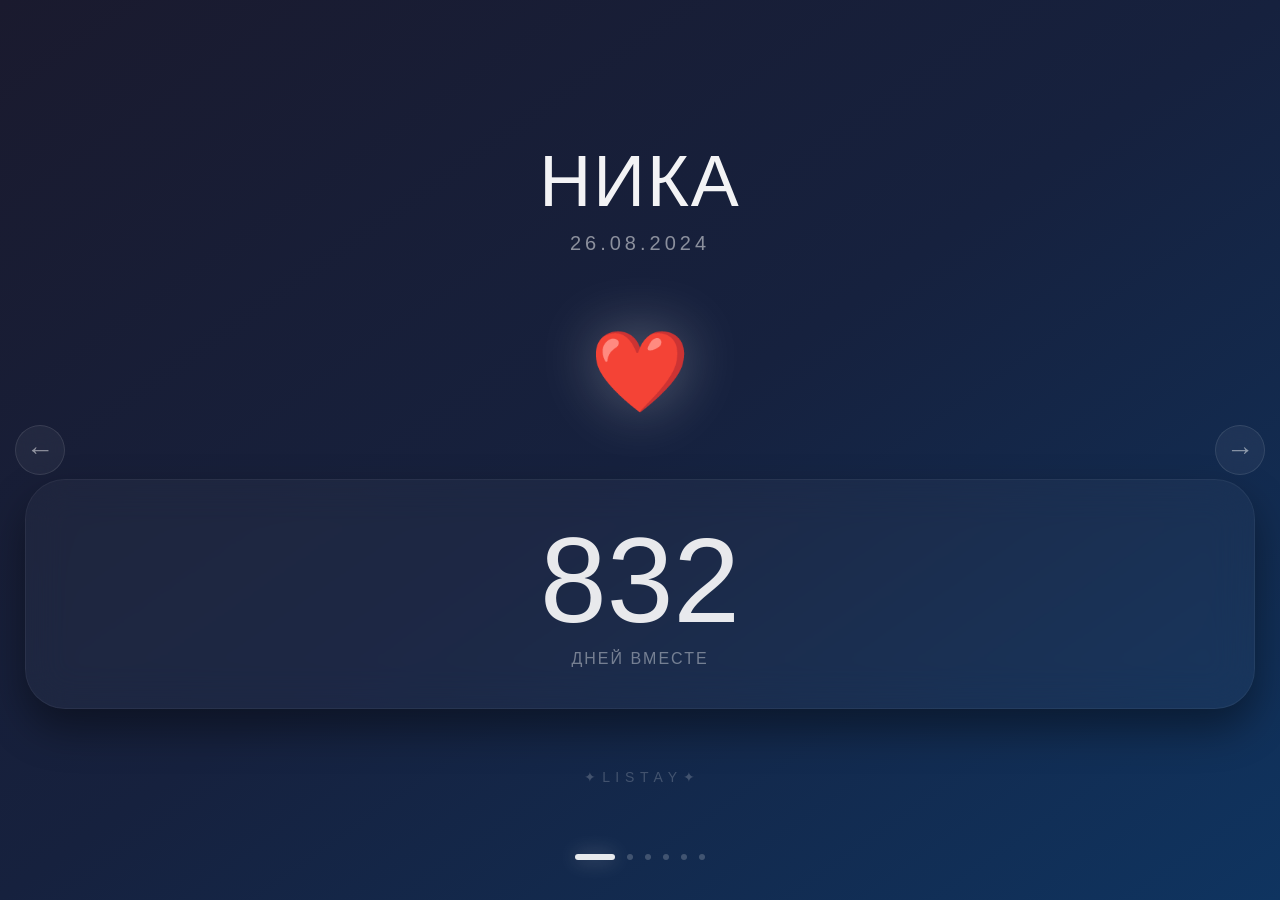
==== index.html @ 201d3dc2 "Update index.html" ====
<!DOCTYPE html>
<html lang="ru">
<head>
    <meta charset="UTF-8">
    <meta name="viewport" content="width=device-width, initial-scale=1.0, maximum-scale=1.0, user-scalable=no, viewport-fit=cover">
    <title>НИКА • 26.08.2024</title>
    <style>
        /* ========== ПРЕМИУМ СБРОС ========== */
        * {
            margin: 0;
            padding: 0;
            box-sizing: border-box;
        }

        body {
            font-family: -apple-system, BlinkMacSystemFont, 'Segoe UI', Roboto, Helvetica, Arial, sans-serif;
            background: #0a0a0a;
            height: 100vh;
            overflow: hidden;
        }

        /* ========== ОСНОВНОЙ ЭКРАН ========== */
        .screen {
            width: 100%;
            height: 100vh;
            position: relative;
            overflow: hidden;
            background: #0a0a0a;
        }

        /* ========== СТРАНИЦЫ ========== */
        .pages {
            width: 100%;
            height: 100%;
            display: flex;
            transition: transform 0.5s cubic-bezier(0.2, 0.9, 0.3, 1);
        }

        .page {
            flex: 0 0 100%;
            height: 100%;
            overflow-y: auto;
            padding: 35px 25px 40px 25px;
            -webkit-overflow-scrolling: touch;
            position: relative;
        }

        /* Скрываем скролл стильно */
        .page::-webkit-scrollbar {
            display: none;
        }
        .page {
            -ms-overflow-style: none;
            scrollbar-width: none;
        }

        /* ========== СТИЛЬНЫЕ ГРАДИЕНТЫ ДЛЯ СТРАНИЦ ========== */
        .page:nth-child(1) { background: linear-gradient(145deg, #1a1a2e, #16213e, #0f3460); } /* Темно-синий */
        .page:nth-child(2) { background: linear-gradient(145deg, #1e1a2e, #2a1a3a, #3a1a4a); } /* Фиолетовый */
        .page:nth-child(3) { background: linear-gradient(145deg, #1a2a2a, #1a3a3a, #1a4a4a); } /* Бирюзовый */
        .page:nth-child(4) { background: linear-gradient(145deg, #2a1a2a, #3a1a3a, #4a1a4a); } /* Пурпурный */
        .page:nth-child(5) { background: linear-gradient(145deg, #1a2a1a, #1a3a1a, #1a4a1a); } /* Изумрудный */
        .page:nth-child(6) { background: linear-gradient(145deg, #2a1a1a, #3a1a1a, #4a1a1a); } /* Бордовый */

        /* ========== СТИЛЬНЫЕ ТОЧКИ ========== */
        .page-dots {
            position: fixed;
            bottom: 30px;
            left: 0;
            right: 0;
            display: flex;
            justify-content: center;
            gap: 12px;
            z-index: 20;
            padding: 10px;
        }

        .dot {
            width: 6px;
            height: 6px;
            border-radius: 3px;
            background: rgba(255,255,255,0.2);
            transition: all 0.4s cubic-bezier(0.2, 0.9, 0.3, 1);
            backdrop-filter: blur(5px);
        }

        .dot.active {
            width: 40px;
            background: rgba(255,255,255,0.9);
            box-shadow: 0 0 20px rgba(255,255,255,0.3);
        }

        /* ========== СТИЛЬНЫЕ КНОПКИ НАВИГАЦИИ ========== */
        .nav-buttons {
            position: fixed;
            top: 50%;
            transform: translateY(-50%);
            width: 100%;
            display: flex;
            justify-content: space-between;
            padding: 0 15px;
            z-index: 20;
            pointer-events: none;
        }

        .nav-btn {
            width: 50px;
            height: 50px;
            border-radius: 50%;
            background: rgba(255,255,255,0.05);
            border: 1px solid rgba(255,255,255,0.1);
            backdrop-filter: blur(10px);
            font-size: 28px;
            cursor: pointer;
            pointer-events: auto;
            color: rgba(255,255,255,0.5);
            transition: all 0.3s;
            display: flex;
            align-items: center;
            justify-content: center;
        }

        .nav-btn:active {
            background: rgba(255,255,255,0.15);
            color: rgba(255,255,255,0.9);
            transform: scale(0.9);
        }

        /* ========== ПРЕМИУМ ТИПОГРАФИКА ========== */
        h2 {
            font-size: 32px;
            margin-bottom: 30px;
            color: rgba(255,255,255,0.9);
            font-weight: 300;
            letter-spacing: -0.5px;
            display: flex;
            align-items: center;
            gap: 12px;
            backdrop-filter: blur(10px);
        }

        /* ========== СТРАНИЦА 1: ПРИВЕТСТВИЕ ========== */
        .welcome {
            text-align: center;
            padding-top: 30px;
            height: 100%;
            display: flex;
            flex-direction: column;
            justify-content: center;
        }

        .welcome h1 {
            font-size: 72px;
            font-weight: 200;
            color: rgba(255,255,255,0.95);
            margin-bottom: 10px;
            letter-spacing: 2px;
            text-transform: uppercase;
        }

        .premium-date {
            font-size: 20px;
            font-weight: 300;
            color: rgba(255,255,255,0.5);
            letter-spacing: 4px;
            text-transform: uppercase;
            margin-bottom: 40px;
        }

        .glass-counter {
            background: rgba(255,255,255,0.03);
            backdrop-filter: blur(20px);
            border: 1px solid rgba(255,255,255,0.05);
            border-radius: 40px;
            padding: 40px 20px;
            margin: 30px 0;
            box-shadow: 0 20px 40px rgba(0,0,0,0.4);
        }

        .counter-number {
            font-size: 120px;
            font-weight: 200;
            color: rgba(255,255,255,0.9);
            line-height: 1;
            margin-bottom: 10px;
        }

        .counter-label {
            font-size: 16px;
            font-weight: 300;
            color: rgba(255,255,255,0.4);
            letter-spacing: 2px;
            text-transform: uppercase;
        }

        .heart-glow {
            font-size: 80px;
            margin: 30px 0;
            filter: drop-shadow(0 0 30px rgba(255,255,255,0.3));
            animation: premiumHeart 2s ease infinite;
        }

        @keyframes premiumHeart {
            0%, 100% { transform: scale(1); opacity: 0.9; }
            50% { transform: scale(1.1); opacity: 1; filter: drop-shadow(0 0 50px rgba(255,255,255,0.5)); }
        }

        /* ========== СТРАНИЦА 2: ТАЙМЛАЙН ========== */
        .premium-timeline {
            margin-top: 20px;
        }

        .timeline-item {
            background: rgba(255,255,255,0.03);
            backdrop-filter: blur(20px);
            border: 1px solid rgba(255,255,255,0.05);
            border-radius: 30px;
            padding: 25px;
            margin-bottom: 20px;
            transition: transform 0.3s;
        }

        .timeline-item:active {
            transform: scale(0.98);
        }

        .timeline-date {
            font-size: 16px;
            color: rgba(255,255,255,0.4);
            font-weight: 300;
            letter-spacing: 1px;
            margin-bottom: 8px;
        }

        .timeline-title {
            font-size: 22px;
            color: rgba(255,255,255,0.9);
            font-weight: 400;
            margin-bottom: 8px;
        }

        .timeline-desc {
            font-size: 16px;
            color: rgba(255,255,255,0.5);
            font-weight: 300;
        }

        /* ========== СТРАНИЦА 3: ПРИЧИНЫ ========== */
        .reasons-grid {
            display: grid;
            grid-template-columns: repeat(2, 1fr);
            gap: 15px;
            margin: 25px 0;
        }

        .reason-card {
            background: rgba(255,255,255,0.03);
            backdrop-filter: blur(20px);
            border: 1px solid rgba(255,255,255,0.05);
            border-radius: 30px;
            padding: 30px 15px;
            text-align: center;
            transition: all 0.3s;
        }

        .reason-card:active {
            transform: scale(0.95);
            background: rgba(255,255,255,0.08);
        }

        .reason-emoji {
            font-size: 40px;
            margin-bottom: 12px;
            filter: drop-shadow(0 0 10px rgba(255,255,255,0.2));
        }

        .reason-text {
            font-size: 14px;
            color: rgba(255,255,255,0.7);
            font-weight: 300;
            letter-spacing: 0.5px;
        }

        .premium-btn {
            width: 100%;
            height: 70px;
            background: rgba(255,255,255,0.03);
            backdrop-filter: blur(20px);
            border: 1px solid rgba(255,255,255,0.1);
            border-radius: 40px;
            color: rgba(255,255,255,0.9);
            font-size: 20px;
            font-weight: 300;
            margin-top: 25px;
            cursor: pointer;
            transition: all 0.3s;
            letter-spacing: 2px;
        }

        .premium-btn:active {
            background: rgba(255,255,255,0.08);
            transform: scale(0.98);
        }

        /* ========== СТРАНИЦА 4: ХЫХ ========== */
        .xix-container {
            text-align: center;
            height: 100%;
            display: flex;
            flex-direction: column;
            justify-content: center;
        }

        .xix-button {
            width: 280px;
            height: 280px;
            border-radius: 50%;
            background: rgba(255,255,255,0.03);
            backdrop-filter: blur(20px);
            border: 1px solid rgba(255,255,255,0.1);
            color: rgba(255,255,255,0.9);
            font-size: 80px;
            font-weight: 200;
            margin: 30px auto;
            cursor: pointer;
            display: flex;
            align-items: center;
            justify-content: center;
            transition: all 0.3s;
            box-shadow: 0 20px 40px rgba(0,0,0,0.4);
        }

        .xix-button:active {
            transform: scale(0.95);
            background: rgba(255,255,255,0.08);
        }

        .xix-stats {
            font-size: 48px;
            font-weight: 200;
            color: rgba(255,255,255,0.9);
            margin: 20px;
        }

        .xix-progress {
            width: 80%;
            height: 2px;
            background: rgba(255,255,255,0.1);
            margin: 30px auto;
            position: relative;
        }

        .xix-fill {
            height: 100%;
            width: 0%;
            background: rgba(255,255,255,0.5);
            transition: width 0.3s;
            position: relative;
        }

        /* ========== СТРАНИЦА 5: СЕКРЕТ ========== */
        .secret-container {
            text-align: center;
            height: 100%;
            display: flex;
            flex-direction: column;
            justify-content: center;
        }

        .premium-envelope {
            width: 240px;
            height: 240px;
            background: rgba(255,255,255,0.03);
            backdrop-filter: blur(20px);
            border: 1px solid rgba(255,255,255,0.1);
            border-radius: 40px;
            margin: 30px auto;
            display: flex;
            align-items: center;
            justify-content: center;
            font-size: 90px;
            cursor: pointer;
            transition: all 0.3s;
        }

        .premium-envelope:active {
            transform: scale(1.05) rotate(5deg);
            background: rgba(255,255,255,0.08);
        }

        .secret-message {
            background: rgba(255,255,255,0.03);
            backdrop-filter: blur(20px);
            border: 1px solid rgba(255,255,255,0.1);
            border-radius: 40px;
            padding: 35px;
            margin-top: 35px;
            color: rgba(255,255,255,0.9);
            font-weight: 300;
            line-height: 1.8;
            display: none;
        }

        .secret-message.show {
            display: block;
            animation: premiumFade 0.5s;
        }

        /* ========== СТРАНИЦА 6: ПОДАРОК ========== */
        .gift-container {
            text-align: center;
            height: 100%;
            display: flex;
            flex-direction: column;
            justify-content: center;
        }

        .premium-gift {
            width: 240px;
            height: 240px;
            background: rgba(255,255,255,0.03);
            backdrop-filter: blur(20px);
            border: 1px solid rgba(255,255,255,0.1);
            border-radius: 40px;
            margin: 30px auto;
            display: flex;
            align-items: center;
            justify-content: center;
            font-size: 90px;
            cursor: pointer;
            transition: all 0.3s;
            animation: subtleFloat 4s ease infinite;
        }

        @keyframes subtleFloat {
            0%, 100% { transform: translateY(0); }
            50% { transform: translateY(-10px); }
        }

        .premium-gift:active {
            transform: scale(1.1);
            background: rgba(255,255,255,0.08);
        }

        .gift-reveal {
            background: rgba(255,255,255,0.03);
            backdrop-filter: blur(20px);
            border: 1px solid rgba(255,255,255,0.1);
            border-radius: 40px;
            padding: 35px;
            margin-top: 35px;
            color: rgba(255,255,255,0.9);
            display: none;
        }

        .gift-reveal.show {
            display: block;
            animation: premiumFade 0.5s;
        }

        .hearts-row {
            display: flex;
            justify-content: center;
            gap: 20px;
            margin: 25px 0;
            font-size: 32px;
            filter: drop-shadow(0 0 20px rgba(255,255,255,0.3));
        }

        @keyframes premiumFade {
            from { opacity: 0; transform: translateY(20px); }
            to { opacity: 1; transform: translateY(0); }
        }

        /* ========== ПОДСКАЗКИ ========== */
        .hint {
            text-align: center;
            margin-top: 30px;
            color: rgba(255,255,255,0.2);
            font-size: 14px;
            font-weight: 300;
            letter-spacing: 1px;
            text-transform: uppercase;
        }
    </style>
</head>
<body>
    <div class="screen">
        <!-- Страницы -->
        <div class="pages" id="pages">
            <!-- СТРАНИЦА 1: Приветствие -->
            <div class="page">
                <div class="welcome">
                    <h1>НИКА</h1>
                    <div class="premium-date">26.08.2024</div>
                    
                    <div class="heart-glow">❤️</div>
                    
                    <div class="glass-counter">
                        <div class="counter-number" id="daysCount">0</div>
                        <div class="counter-label">дней вместе</div>
                    </div>
                    
                    <div class="hint">✦ L I S T A Y ✦</div>
                </div>
            </div>

            <!-- СТРАНИЦА 2: Даты -->
            <div class="page">
                <h2>✦ ХРОНИКИ</h2>
                <div class="premium-timeline">
                    <div class="timeline-item">
                        <div class="timeline-date">26.08.2024</div>
                        <div class="timeline-title">Начало</div>
                        <div class="timeline-desc">С этого дня всё изменилось</div>
                    </div>
                    <div class="timeline-item">
                        <div class="timeline-date">14.02.2025</div>
                        <div class="timeline-title">Расстояние</div>
                        <div class="timeline-desc">Я скучал. Очень.</div>
                    </div>
                    <div class="timeline-item">
                        <div class="timeline-date">Лето 2025</div>
                        <div class="timeline-title">Наше лето</div>
                        <div class="timeline-desc">Тёплые дни</div>
                    </div>
                    <div class="timeline-item">
                        <div class="timeline-date">14.02.2026</div>
                        <div class="timeline-title">Сегодня</div>
                        <div class="timeline-desc">Всё так же люблю</div>
                    </div>
                </div>
            </div>

            <!-- СТРАНИЦА 3: Причины -->
            <div class="page">
                <h2>✦ ПОЧЕМУ ТЫ</h2>
                <div class="reasons-grid" id="reasonsGrid">
                    <div class="reason-card">
                        <div class="reason-emoji">🖤</div>
                        <div class="reason-text">твоя улыбка</div>
                    </div>
                    <div class="reason-card">
                        <div class="reason-emoji">🤍</div>
                        <div class="reason-text">твои объятия</div>
                    </div>
                    <div class="reason-card">
                        <div class="reason-emoji">💫</div>
                        <div class="reason-text">ты понимаешь</div>
                    </div>
                    <div class="reason-card">
                        <div class="reason-emoji">🌙</div>
                        <div class="reason-text">мы рядом</div>
                    </div>
                </div>
                
                <button class="premium-btn" id="addReasonBtn">+ ЕЩЁ</button>
            </div>

            <!-- СТРАНИЦА 4: ХЫХ -->
            <div class="page">
                <div class="xix-container">
                    <h2>✦ ХЫХ</h2>
                    
                    <button class="xix-button" id="xixBtn">ХЫХ</button>
                    
                    <div class="xix-stats" id="xixCounter">0</div>
                    
                    <div class="xix-progress">
                        <div class="xix-fill" id="xixProgress"></div>
                    </div>
                    
                    <div class="hint">✦ T A P ✦</div>
                </div>
            </div>

            <!-- СТРАНИЦА 5: Секрет -->
            <div class="page">
                <div class="secret-container">
                    <h2>✦ СЕКРЕТ</h2>
                    
                    <div class="premium-envelope" onclick="openEnvelope()">
                        ✦
                    </div>
                    
                    <div class="secret-message" id="secretText">
                        <div style="font-size: 40px; margin-bottom: 20px;">🖤</div>
                        <div>ты — лучшее,</div>
                        <div>что со мной случилось</div>
                        <div style="margin-top: 25px;">❤️ 🤍 🖤</div>
                    </div>
                    
                    <div class="hint" id="envelopeHint">✦ T A P ✦</div>
                </div>
            </div>

            <!-- СТРАНИЦА 6: Подарок -->
            <div class="page">
                <div class="gift-container">
                    <h2>✦ ДЛЯ ТЕБЯ</h2>
                    
                    <div class="premium-gift" onclick="openGift()">
                        🎁
                    </div>
                    
                    <div class="gift-reveal" id="giftMessage">
                        <div class="hearts-row">
                            <span>❤️</span>
                            <span>🤍</span>
                            <span>🖤</span>
                        </div>
                        <div style="font-size: 22px; margin: 15px 0;">ты — подарок</div>
                        <div style="font-size: 28px;">💫</div>
                    </div>
                    
                    <div class="hint" id="giftHint">✦ O P E N ✦</div>
                </div>
            </div>
        </div>

        <!-- Точки -->
        <div class="page-dots" id="pageDots">
            <span class="dot active"></span>
            <span class="dot"></span>
            <span class="dot"></span>
            <span class="dot"></span>
            <span class="dot"></span>
            <span class="dot"></span>
        </div>

        <!-- Кнопки -->
        <div class="nav-buttons">
            <button class="nav-btn" id="prevBtn">←</button>
            <button class="nav-btn" id="nextBtn">→</button>
        </div>
    </div>

    <script>
        document.addEventListener('DOMContentLoaded', function() {
            // Навигация
            const pages = document.getElementById('pages');
            const dots = document.querySelectorAll('.dot');
            const prevBtn = document.getElementById('prevBtn');
            const nextBtn = document.getElementById('nextBtn');
            
            let currentPage = 0;
            const totalPages = 6;
            
            function updatePages() {
                pages.style.transform = `translateX(-${currentPage * 100}%)`;
                
                dots.forEach((dot, index) => {
                    if (index === currentPage) {
                        dot.classList.add('active');
                    } else {
                        dot.classList.remove('active');
                    }
                });
            }
            
            function nextPage() {
                if (currentPage < totalPages - 1) {
                    currentPage++;
                    updatePages();
                }
            }
            
            function prevPage() {
                if (currentPage > 0) {
                    currentPage--;
                    updatePages();
                }
            }
            
            nextBtn.addEventListener('click', nextPage);
            prevBtn.addEventListener('click', prevPage);
            
            // Свайпы
            let touchStartX = 0;
            
            document.querySelector('.screen').addEventListener('touchstart', function(e) {
                touchStartX = e.changedTouches[0].screenX;
            });
            
            document.querySelector('.screen').addEventListener('touchend', function(e) {
                let touchEndX = e.changedTouches[0].screenX;
                let diff = touchEndX - touchStartX;
                
                if (diff < -50) {
                    nextPage();
                } else if (diff > 50) {
                    prevPage();
                }
            });
            
            // Счётчик дней
            function updateCounter() {
                const startDate = new Date(2024, 7, 26);
                const today = new Date();
                const diffTime = today - startDate;
                const diffDays = Math.floor(diffTime / (1000 * 60 * 60 * 24));
                document.getElementById('daysCount').textContent = diffDays;
            }
            updateCounter();
            
            // Причины
            const reasonsGrid = document.getElementById('reasonsGrid');
            const addReasonBtn = document.getElementById('addReasonBtn');
            
            const reasonsArray = [
                ["🖤", "твой взгляд"],
                ["🤍", "твой голос"],
                ["💫", "ты рядом"],
                ["🌙", "наши ночи"],
                ["✨", "ты веришь"],
                ["⭐", "ты ждёшь"],
                ["☾", "ты понимаешь"],
                ["♡", "ты любишь"],
                ["🤍", "ты прощаешь"],
                ["🖤", "ты — это ты"]
            ];
            
            function addReason() {
                const randomIndex = Math.floor(Math.random() * reasonsArray.length);
                const randomReason = reasonsArray[randomIndex];
                
                const newReason = document.createElement('div');
                newReason.className = 'reason-card';
                newReason.innerHTML = `
                    <div class="reason-emoji">${randomReason[0]}</div>
                    <div class="reason-text">${randomReason[1]}</div>
                `;
                
                reasonsGrid.appendChild(newReason);
            }
            
            addReasonBtn.addEventListener('click', addReason);
            
            // ХЫХ
            const xixBtn = document.getElementById('xixBtn');
            const xixCounter = document.getElementById('xixCounter');
            const xixProgress = document.getElementById('xixProgress');
            
            let xixCount = 0;
            
            function clickXix() {
                xixCount++;
                xixCounter.textContent = xixCount;
                
                const progressPercent = Math.min(xixCount * 10, 100);
                xixProgress.style.width = progressPercent + '%';
                
                xixBtn.style.transform = 'scale(0.95)';
                setTimeout(() => {
                    xixBtn.style.transform = 'scale(1)';
                }, 100);
            }
            
            xixBtn.addEventListener('click', clickXix);
            
            // Секрет
            window.openEnvelope = function() {
                document.getElementById('secretText').classList.add('show');
                document.getElementById('envelopeHint').style.display = 'none';
            };
            
            // Подарок
            window.openGift = function() {
                document.getElementById('giftMessage').classList.add('show');
                document.getElementById('giftHint').style.display = 'none';
            };
        });
    </script>
</body>
</html>
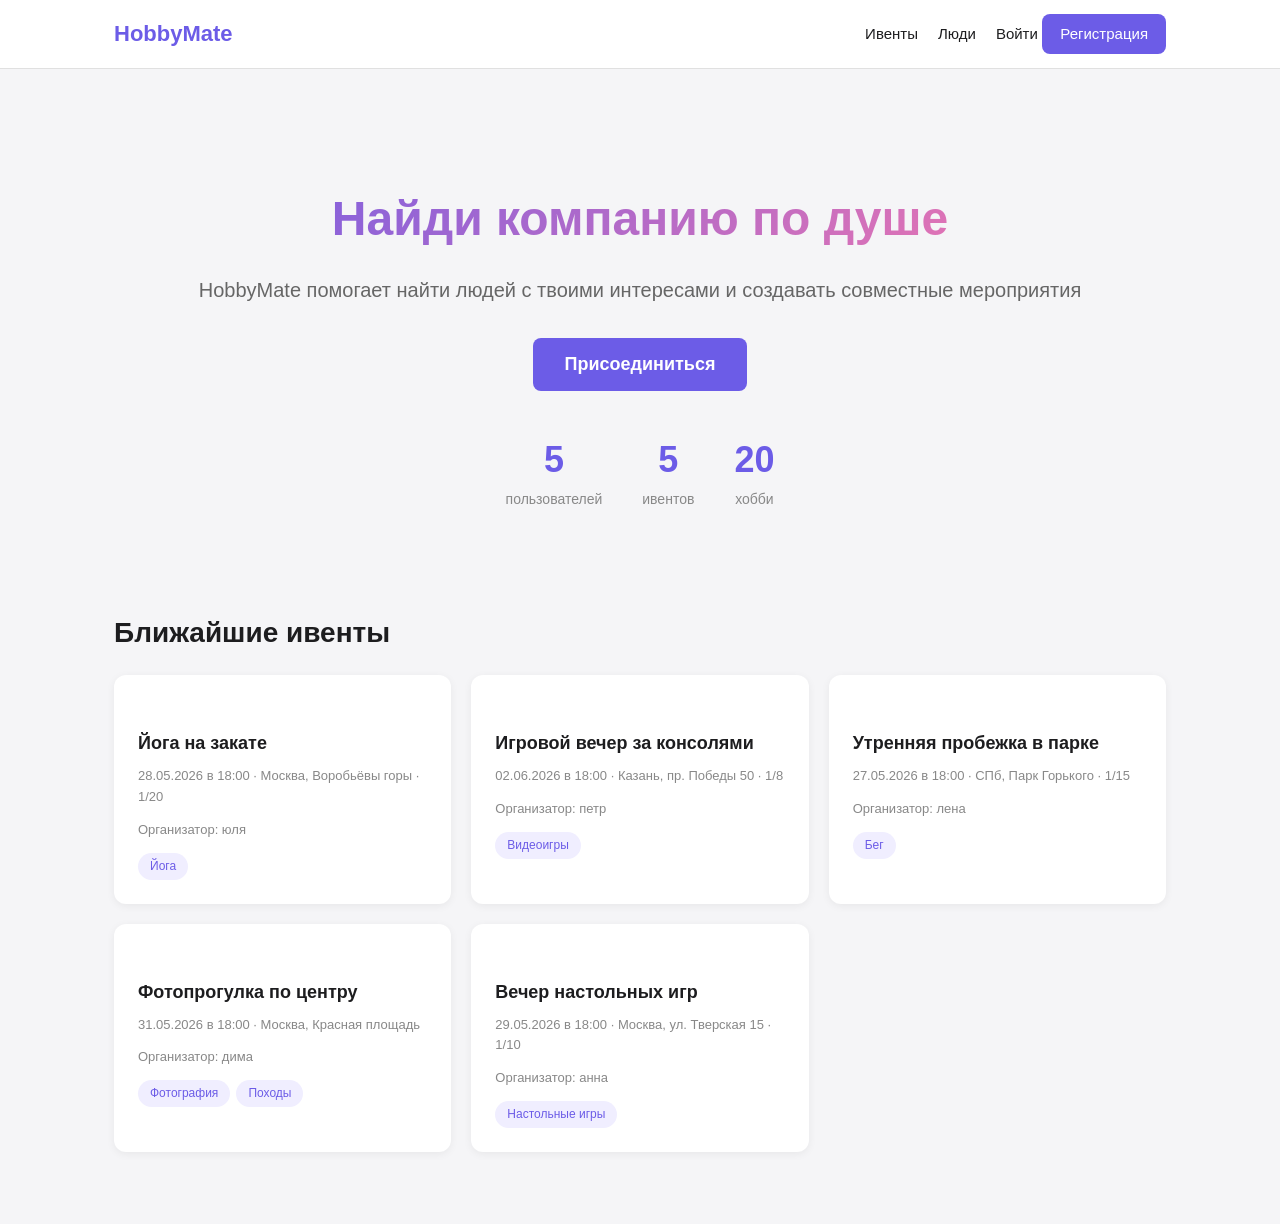
==== commit 02144c38: "Add HobbyMate static site" ====
--- a/index.html
+++ b/index.html
@@ -2,774 +2,25 @@
 <html lang="ru">
 <head>
     <meta charset="UTF-8">
-    <meta name="viewport" content="width=device-width, initial-scale=1.0, maximum-scale=1.0, user-scalable=no, viewport-fit=cover">
-    <title>НИКА • 26.08.2024</title>
-    <style>
-        /* ========== ПРЕМИУМ СБРОС ========== */
-        * {
-            margin: 0;
-            padding: 0;
-            box-sizing: border-box;
-        }
-
-        body {
-            font-family: -apple-system, BlinkMacSystemFont, 'Segoe UI', Roboto, Helvetica, Arial, sans-serif;
-            background: #0a0a0a;
-            height: 100vh;
-            overflow: hidden;
-        }
-
-        /* ========== ОСНОВНОЙ ЭКРАН ========== */
-        .screen {
-            width: 100%;
-            height: 100vh;
-            position: relative;
-            overflow: hidden;
-            background: #0a0a0a;
-        }
-
-        /* ========== СТРАНИЦЫ ========== */
-        .pages {
-            width: 100%;
-            height: 100%;
-            display: flex;
-            transition: transform 0.5s cubic-bezier(0.2, 0.9, 0.3, 1);
-        }
-
-        .page {
-            flex: 0 0 100%;
-            height: 100%;
-            overflow-y: auto;
-            padding: 35px 25px 40px 25px;
-            -webkit-overflow-scrolling: touch;
-            position: relative;
-        }
-
-        /* Скрываем скролл стильно */
-        .page::-webkit-scrollbar {
-            display: none;
-        }
-        .page {
-            -ms-overflow-style: none;
-            scrollbar-width: none;
-        }
-
-        /* ========== СТИЛЬНЫЕ ГРАДИЕНТЫ ДЛЯ СТРАНИЦ ========== */
-        .page:nth-child(1) { background: linear-gradient(145deg, #1a1a2e, #16213e, #0f3460); } /* Темно-синий */
-        .page:nth-child(2) { background: linear-gradient(145deg, #1e1a2e, #2a1a3a, #3a1a4a); } /* Фиолетовый */
-        .page:nth-child(3) { background: linear-gradient(145deg, #1a2a2a, #1a3a3a, #1a4a4a); } /* Бирюзовый */
-        .page:nth-child(4) { background: linear-gradient(145deg, #2a1a2a, #3a1a3a, #4a1a4a); } /* Пурпурный */
-        .page:nth-child(5) { background: linear-gradient(145deg, #1a2a1a, #1a3a1a, #1a4a1a); } /* Изумрудный */
-        .page:nth-child(6) { background: linear-gradient(145deg, #2a1a1a, #3a1a1a, #4a1a1a); } /* Бордовый */
-
-        /* ========== СТИЛЬНЫЕ ТОЧКИ ========== */
-        .page-dots {
-            position: fixed;
-            bottom: 30px;
-            left: 0;
-            right: 0;
-            display: flex;
-            justify-content: center;
-            gap: 12px;
-            z-index: 20;
-            padding: 10px;
-        }
-
-        .dot {
-            width: 6px;
-            height: 6px;
-            border-radius: 3px;
-            background: rgba(255,255,255,0.2);
-            transition: all 0.4s cubic-bezier(0.2, 0.9, 0.3, 1);
-            backdrop-filter: blur(5px);
-        }
-
-        .dot.active {
-            width: 40px;
-            background: rgba(255,255,255,0.9);
-            box-shadow: 0 0 20px rgba(255,255,255,0.3);
-        }
-
-        /* ========== СТИЛЬНЫЕ КНОПКИ НАВИГАЦИИ ========== */
-        .nav-buttons {
-            position: fixed;
-            top: 50%;
-            transform: translateY(-50%);
-            width: 100%;
-            display: flex;
-            justify-content: space-between;
-            padding: 0 15px;
-            z-index: 20;
-            pointer-events: none;
-        }
-
-        .nav-btn {
-            width: 50px;
-            height: 50px;
-            border-radius: 50%;
-            background: rgba(255,255,255,0.05);
-            border: 1px solid rgba(255,255,255,0.1);
-            backdrop-filter: blur(10px);
-            font-size: 28px;
-            cursor: pointer;
-            pointer-events: auto;
-            color: rgba(255,255,255,0.5);
-            transition: all 0.3s;
-            display: flex;
-            align-items: center;
-            justify-content: center;
-        }
-
-        .nav-btn:active {
-            background: rgba(255,255,255,0.15);
-            color: rgba(255,255,255,0.9);
-            transform: scale(0.9);
-        }
-
-        /* ========== ПРЕМИУМ ТИПОГРАФИКА ========== */
-        h2 {
-            font-size: 32px;
-            margin-bottom: 30px;
-            color: rgba(255,255,255,0.9);
-            font-weight: 300;
-            letter-spacing: -0.5px;
-            display: flex;
-            align-items: center;
-            gap: 12px;
-            backdrop-filter: blur(10px);
-        }
-
-        /* ========== СТРАНИЦА 1: ПРИВЕТСТВИЕ ========== */
-        .welcome {
-            text-align: center;
-            padding-top: 30px;
-            height: 100%;
-            display: flex;
-            flex-direction: column;
-            justify-content: center;
-        }
-
-        .welcome h1 {
-            font-size: 72px;
-            font-weight: 200;
-            color: rgba(255,255,255,0.95);
-            margin-bottom: 10px;
-            letter-spacing: 2px;
-            text-transform: uppercase;
-        }
-
-        .premium-date {
-            font-size: 20px;
-            font-weight: 300;
-            color: rgba(255,255,255,0.5);
-            letter-spacing: 4px;
-            text-transform: uppercase;
-            margin-bottom: 40px;
-        }
-
-        .glass-counter {
-            background: rgba(255,255,255,0.03);
-            backdrop-filter: blur(20px);
-            border: 1px solid rgba(255,255,255,0.05);
-            border-radius: 40px;
-            padding: 40px 20px;
-            margin: 30px 0;
-            box-shadow: 0 20px 40px rgba(0,0,0,0.4);
-        }
-
-        .counter-number {
-            font-size: 120px;
-            font-weight: 200;
-            color: rgba(255,255,255,0.9);
-            line-height: 1;
-            margin-bottom: 10px;
-        }
-
-        .counter-label {
-            font-size: 16px;
-            font-weight: 300;
-            color: rgba(255,255,255,0.4);
-            letter-spacing: 2px;
-            text-transform: uppercase;
-        }
-
-        .heart-glow {
-            font-size: 80px;
-            margin: 30px 0;
-            filter: drop-shadow(0 0 30px rgba(255,255,255,0.3));
-            animation: premiumHeart 2s ease infinite;
-        }
-
-        @keyframes premiumHeart {
-            0%, 100% { transform: scale(1); opacity: 0.9; }
-            50% { transform: scale(1.1); opacity: 1; filter: drop-shadow(0 0 50px rgba(255,255,255,0.5)); }
-        }
-
-        /* ========== СТРАНИЦА 2: ТАЙМЛАЙН ========== */
-        .premium-timeline {
-            margin-top: 20px;
-        }
-
-        .timeline-item {
-            background: rgba(255,255,255,0.03);
-            backdrop-filter: blur(20px);
-            border: 1px solid rgba(255,255,255,0.05);
-            border-radius: 30px;
-            padding: 25px;
-            margin-bottom: 20px;
-            transition: transform 0.3s;
-        }
-
-        .timeline-item:active {
-            transform: scale(0.98);
-        }
-
-        .timeline-date {
-            font-size: 16px;
-            color: rgba(255,255,255,0.4);
-            font-weight: 300;
-            letter-spacing: 1px;
-            margin-bottom: 8px;
-        }
-
-        .timeline-title {
-            font-size: 22px;
-            color: rgba(255,255,255,0.9);
-            font-weight: 400;
-            margin-bottom: 8px;
-        }
-
-        .timeline-desc {
-            font-size: 16px;
-            color: rgba(255,255,255,0.5);
-            font-weight: 300;
-        }
-
-        /* ========== СТРАНИЦА 3: ПРИЧИНЫ ========== */
-        .reasons-grid {
-            display: grid;
-            grid-template-columns: repeat(2, 1fr);
-            gap: 15px;
-            margin: 25px 0;
-        }
-
-        .reason-card {
-            background: rgba(255,255,255,0.03);
-            backdrop-filter: blur(20px);
-            border: 1px solid rgba(255,255,255,0.05);
-            border-radius: 30px;
-            padding: 30px 15px;
-            text-align: center;
-            transition: all 0.3s;
-        }
-
-        .reason-card:active {
-            transform: scale(0.95);
-            background: rgba(255,255,255,0.08);
-        }
-
-        .reason-emoji {
-            font-size: 40px;
-            margin-bottom: 12px;
-            filter: drop-shadow(0 0 10px rgba(255,255,255,0.2));
-        }
-
-        .reason-text {
-            font-size: 14px;
-            color: rgba(255,255,255,0.7);
-            font-weight: 300;
-            letter-spacing: 0.5px;
-        }
-
-        .premium-btn {
-            width: 100%;
-            height: 70px;
-            background: rgba(255,255,255,0.03);
-            backdrop-filter: blur(20px);
-            border: 1px solid rgba(255,255,255,0.1);
-            border-radius: 40px;
-            color: rgba(255,255,255,0.9);
-            font-size: 20px;
-            font-weight: 300;
-            margin-top: 25px;
-            cursor: pointer;
-            transition: all 0.3s;
-            letter-spacing: 2px;
-        }
-
-        .premium-btn:active {
-            background: rgba(255,255,255,0.08);
-            transform: scale(0.98);
-        }
-
-        /* ========== СТРАНИЦА 4: ХЫХ ========== */
-        .xix-container {
-            text-align: center;
-            height: 100%;
-            display: flex;
-            flex-direction: column;
-            justify-content: center;
-        }
-
-        .xix-button {
-            width: 280px;
-            height: 280px;
-            border-radius: 50%;
-            background: rgba(255,255,255,0.03);
-            backdrop-filter: blur(20px);
-            border: 1px solid rgba(255,255,255,0.1);
-            color: rgba(255,255,255,0.9);
-            font-size: 80px;
-            font-weight: 200;
-            margin: 30px auto;
-            cursor: pointer;
-            display: flex;
-            align-items: center;
-            justify-content: center;
-            transition: all 0.3s;
-            box-shadow: 0 20px 40px rgba(0,0,0,0.4);
-        }
-
-        .xix-button:active {
-            transform: scale(0.95);
-            background: rgba(255,255,255,0.08);
-        }
-
-        .xix-stats {
-            font-size: 48px;
-            font-weight: 200;
-            color: rgba(255,255,255,0.9);
-            margin: 20px;
-        }
-
-        .xix-progress {
-            width: 80%;
-            height: 2px;
-            background: rgba(255,255,255,0.1);
-            margin: 30px auto;
-            position: relative;
-        }
-
-        .xix-fill {
-            height: 100%;
-            width: 0%;
-            background: rgba(255,255,255,0.5);
-            transition: width 0.3s;
-            position: relative;
-        }
-
-        /* ========== СТРАНИЦА 5: СЕКРЕТ ========== */
-        .secret-container {
-            text-align: center;
-            height: 100%;
-            display: flex;
-            flex-direction: column;
-            justify-content: center;
-        }
-
-        .premium-envelope {
-            width: 240px;
-            height: 240px;
-            background: rgba(255,255,255,0.03);
-            backdrop-filter: blur(20px);
-            border: 1px solid rgba(255,255,255,0.1);
-            border-radius: 40px;
-            margin: 30px auto;
-            display: flex;
-            align-items: center;
-            justify-content: center;
-            font-size: 90px;
-            cursor: pointer;
-            transition: all 0.3s;
-        }
-
-        .premium-envelope:active {
-            transform: scale(1.05) rotate(5deg);
-            background: rgba(255,255,255,0.08);
-        }
-
-        .secret-message {
-            background: rgba(255,255,255,0.03);
-            backdrop-filter: blur(20px);
-            border: 1px solid rgba(255,255,255,0.1);
-            border-radius: 40px;
-            padding: 35px;
-            margin-top: 35px;
-            color: rgba(255,255,255,0.9);
-            font-weight: 300;
-            line-height: 1.8;
-            display: none;
-        }
-
-        .secret-message.show {
-            display: block;
-            animation: premiumFade 0.5s;
-        }
-
-        /* ========== СТРАНИЦА 6: ПОДАРОК ========== */
-        .gift-container {
-            text-align: center;
-            height: 100%;
-            display: flex;
-            flex-direction: column;
-            justify-content: center;
-        }
-
-        .premium-gift {
-            width: 240px;
-            height: 240px;
-            background: rgba(255,255,255,0.03);
-            backdrop-filter: blur(20px);
-            border: 1px solid rgba(255,255,255,0.1);
-            border-radius: 40px;
-            margin: 30px auto;
-            display: flex;
-            align-items: center;
-            justify-content: center;
-            font-size: 90px;
-            cursor: pointer;
-            transition: all 0.3s;
-            animation: subtleFloat 4s ease infinite;
-        }
-
-        @keyframes subtleFloat {
-            0%, 100% { transform: translateY(0); }
-            50% { transform: translateY(-10px); }
-        }
-
-        .premium-gift:active {
-            transform: scale(1.1);
-            background: rgba(255,255,255,0.08);
-        }
-
-        .gift-reveal {
-            background: rgba(255,255,255,0.03);
-            backdrop-filter: blur(20px);
-            border: 1px solid rgba(255,255,255,0.1);
-            border-radius: 40px;
-            padding: 35px;
-            margin-top: 35px;
-            color: rgba(255,255,255,0.9);
-            display: none;
-        }
-
-        .gift-reveal.show {
-            display: block;
-            animation: premiumFade 0.5s;
-        }
-
-        .hearts-row {
-            display: flex;
-            justify-content: center;
-            gap: 20px;
-            margin: 25px 0;
-            font-size: 32px;
-            filter: drop-shadow(0 0 20px rgba(255,255,255,0.3));
-        }
-
-        @keyframes premiumFade {
-            from { opacity: 0; transform: translateY(20px); }
-            to { opacity: 1; transform: translateY(0); }
-        }
-
-        /* ========== ПОДСКАЗКИ ========== */
-        .hint {
-            text-align: center;
-            margin-top: 30px;
-            color: rgba(255,255,255,0.2);
-            font-size: 14px;
-            font-weight: 300;
-            letter-spacing: 1px;
-            text-transform: uppercase;
-        }
-    </style>
+    <meta name="viewport" content="width=device-width, initial-scale=1.0">
+    <title>HobbyMate</title>
+    <link rel="stylesheet" href="css/style.css">
 </head>
 <body>
-    <div class="screen">
-        <!-- Страницы -->
-        <div class="pages" id="pages">
-            <!-- СТРАНИЦА 1: Приветствие -->
-            <div class="page">
-                <div class="welcome">
-                    <h1>НИКА</h1>
-                    <div class="premium-date">26.08.2024</div>
-                    
-                    <div class="heart-glow">❤️</div>
-                    
-                    <div class="glass-counter">
-                        <div class="counter-number" id="daysCount">0</div>
-                        <div class="counter-label">дней вместе</div>
-                    </div>
-                    
-                    <div class="hint">✦ L I S T A Y ✦</div>
-                </div>
-            </div>
-
-            <!-- СТРАНИЦА 2: Даты -->
-            <div class="page">
-                <h2>✦ ХРОНИКИ</h2>
-                <div class="premium-timeline">
-                    <div class="timeline-item">
-                        <div class="timeline-date">26.08.2024</div>
-                        <div class="timeline-title">Начало</div>
-                        <div class="timeline-desc">С этого дня всё изменилось</div>
-                    </div>
-                    <div class="timeline-item">
-                        <div class="timeline-date">14.02.2025</div>
-                        <div class="timeline-title">Расстояние</div>
-                        <div class="timeline-desc">Я скучал. Очень.</div>
-                    </div>
-                    <div class="timeline-item">
-                        <div class="timeline-date">Лето 2025</div>
-                        <div class="timeline-title">Наше лето</div>
-                        <div class="timeline-desc">Тёплые дни</div>
-                    </div>
-                    <div class="timeline-item">
-                        <div class="timeline-date">14.02.2026</div>
-                        <div class="timeline-title">Сегодня</div>
-                        <div class="timeline-desc">Всё так же люблю</div>
-                    </div>
-                </div>
-            </div>
-
-            <!-- СТРАНИЦА 3: Причины -->
-            <div class="page">
-                <h2>✦ ПОЧЕМУ ТЫ</h2>
-                <div class="reasons-grid" id="reasonsGrid">
-                    <div class="reason-card">
-                        <div class="reason-emoji">🖤</div>
-                        <div class="reason-text">твоя улыбка</div>
-                    </div>
-                    <div class="reason-card">
-                        <div class="reason-emoji">🤍</div>
-                        <div class="reason-text">твои объятия</div>
-                    </div>
-                    <div class="reason-card">
-                        <div class="reason-emoji">💫</div>
-                        <div class="reason-text">ты понимаешь</div>
-                    </div>
-                    <div class="reason-card">
-                        <div class="reason-emoji">🌙</div>
-                        <div class="reason-text">мы рядом</div>
-                    </div>
-                </div>
-                
-                <button class="premium-btn" id="addReasonBtn">+ ЕЩЁ</button>
-            </div>
-
-            <!-- СТРАНИЦА 4: ХЫХ -->
-            <div class="page">
-                <div class="xix-container">
-                    <h2>✦ ХЫХ</h2>
-                    
-                    <button class="xix-button" id="xixBtn">ХЫХ</button>
-                    
-                    <div class="xix-stats" id="xixCounter">0</div>
-                    
-                    <div class="xix-progress">
-                        <div class="xix-fill" id="xixProgress"></div>
-                    </div>
-                    
-                    <div class="hint">✦ T A P ✦</div>
-                </div>
-            </div>
-
-            <!-- СТРАНИЦА 5: Секрет -->
-            <div class="page">
-                <div class="secret-container">
-                    <h2>✦ СЕКРЕТ</h2>
-                    
-                    <div class="premium-envelope" onclick="openEnvelope()">
-                        ✦
-                    </div>
-                    
-                    <div class="secret-message" id="secretText">
-                        <div style="font-size: 40px; margin-bottom: 20px;">🖤</div>
-                        <div>ты — лучшее,</div>
-                        <div>что со мной случилось</div>
-                        <div style="margin-top: 25px;">❤️ 🤍 🖤</div>
-                    </div>
-                    
-                    <div class="hint" id="envelopeHint">✦ T A P ✦</div>
-                </div>
-            </div>
-
-            <!-- СТРАНИЦА 6: Подарок -->
-            <div class="page">
-                <div class="gift-container">
-                    <h2>✦ ДЛЯ ТЕБЯ</h2>
-                    
-                    <div class="premium-gift" onclick="openGift()">
-                        🎁
-                    </div>
-                    
-                    <div class="gift-reveal" id="giftMessage">
-                        <div class="hearts-row">
-                            <span>❤️</span>
-                            <span>🤍</span>
-                            <span>🖤</span>
-                        </div>
-                        <div style="font-size: 22px; margin: 15px 0;">ты — подарок</div>
-                        <div style="font-size: 28px;">💫</div>
-                    </div>
-                    
-                    <div class="hint" id="giftHint">✦ O P E N ✦</div>
-                </div>
+    <nav>
+        <div class="nav-inner">
+            <a href="#" class="logo" onclick="navigate('')">HobbyMate</a>
+            <div class="nav-links" id="navLinks">
+                <a href="#" onclick="navigate('events')">Ивенты</a>
+                <a href="#" onclick="navigate('people')">Люди</a>
+                <span id="authLinks"></span>
             </div>
         </div>
-
-        <!-- Точки -->
-        <div class="page-dots" id="pageDots">
-            <span class="dot active"></span>
-            <span class="dot"></span>
-            <span class="dot"></span>
-            <span class="dot"></span>
-            <span class="dot"></span>
-            <span class="dot"></span>
-        </div>
-
-        <!-- Кнопки -->
-        <div class="nav-buttons">
-            <button class="nav-btn" id="prevBtn">←</button>
-            <button class="nav-btn" id="nextBtn">→</button>
-        </div>
-    </div>
-
-    <script>
-        document.addEventListener('DOMContentLoaded', function() {
-            // Навигация
-            const pages = document.getElementById('pages');
-            const dots = document.querySelectorAll('.dot');
-            const prevBtn = document.getElementById('prevBtn');
-            const nextBtn = document.getElementById('nextBtn');
-            
-            let currentPage = 0;
-            const totalPages = 6;
-            
-            function updatePages() {
-                pages.style.transform = `translateX(-${currentPage * 100}%)`;
-                
-                dots.forEach((dot, index) => {
-                    if (index === currentPage) {
-                        dot.classList.add('active');
-                    } else {
-                        dot.classList.remove('active');
-                    }
-                });
-            }
-            
-            function nextPage() {
-                if (currentPage < totalPages - 1) {
-                    currentPage++;
-                    updatePages();
-                }
-            }
-            
-            function prevPage() {
-                if (currentPage > 0) {
-                    currentPage--;
-                    updatePages();
-                }
-            }
-            
-            nextBtn.addEventListener('click', nextPage);
-            prevBtn.addEventListener('click', prevPage);
-            
-            // Свайпы
-            let touchStartX = 0;
-            
-            document.querySelector('.screen').addEventListener('touchstart', function(e) {
-                touchStartX = e.changedTouches[0].screenX;
-            });
-            
-            document.querySelector('.screen').addEventListener('touchend', function(e) {
-                let touchEndX = e.changedTouches[0].screenX;
-                let diff = touchEndX - touchStartX;
-                
-                if (diff < -50) {
-                    nextPage();
-                } else if (diff > 50) {
-                    prevPage();
-                }
-            });
-            
-            // Счётчик дней
-            function updateCounter() {
-                const startDate = new Date(2024, 7, 26);
-                const today = new Date();
-                const diffTime = today - startDate;
-                const diffDays = Math.floor(diffTime / (1000 * 60 * 60 * 24));
-                document.getElementById('daysCount').textContent = diffDays;
-            }
-            updateCounter();
-            
-            // Причины
-            const reasonsGrid = document.getElementById('reasonsGrid');
-            const addReasonBtn = document.getElementById('addReasonBtn');
-            
-            const reasonsArray = [
-                ["🖤", "твой взгляд"],
-                ["🤍", "твой голос"],
-                ["💫", "ты рядом"],
-                ["🌙", "наши ночи"],
-                ["✨", "ты веришь"],
-                ["⭐", "ты ждёшь"],
-                ["☾", "ты понимаешь"],
-                ["♡", "ты любишь"],
-                ["🤍", "ты прощаешь"],
-                ["🖤", "ты — это ты"]
-            ];
-            
-            function addReason() {
-                const randomIndex = Math.floor(Math.random() * reasonsArray.length);
-                const randomReason = reasonsArray[randomIndex];
-                
-                const newReason = document.createElement('div');
-                newReason.className = 'reason-card';
-                newReason.innerHTML = `
-                    <div class="reason-emoji">${randomReason[0]}</div>
-                    <div class="reason-text">${randomReason[1]}</div>
-                `;
-                
-                reasonsGrid.appendChild(newReason);
-            }
-            
-            addReasonBtn.addEventListener('click', addReason);
-            
-            // ХЫХ
-            const xixBtn = document.getElementById('xixBtn');
-            const xixCounter = document.getElementById('xixCounter');
-            const xixProgress = document.getElementById('xixProgress');
-            
-            let xixCount = 0;
-            
-            function clickXix() {
-                xixCount++;
-                xixCounter.textContent = xixCount;
-                
-                const progressPercent = Math.min(xixCount * 10, 100);
-                xixProgress.style.width = progressPercent + '%';
-                
-                xixBtn.style.transform = 'scale(0.95)';
-                setTimeout(() => {
-                    xixBtn.style.transform = 'scale(1)';
-                }, 100);
-            }
-            
-            xixBtn.addEventListener('click', clickXix);
-            
-            // Секрет
-            window.openEnvelope = function() {
-                document.getElementById('secretText').classList.add('show');
-                document.getElementById('envelopeHint').style.display = 'none';
-            };
-            
-            // Подарок
-            window.openGift = function() {
-                document.getElementById('giftMessage').classList.add('show');
-                document.getElementById('giftHint').style.display = 'none';
-            };
-        });
-    </script>
+    </nav>
+    <main>
+        <div id="flashContainer"></div>
+        <div id="app"></div>
+    </main>
+    <script src="js/app.js"></script>
 </body>
 </html>
--- a/css/style.css
+++ b/css/style.css
@@ -0,0 +1,376 @@
+* { margin: 0; padding: 0; box-sizing: border-box; }
+
+body {
+    font-family: -apple-system, BlinkMacSystemFont, 'Segoe UI', Roboto, sans-serif;
+    background: #f5f5f7;
+    color: #1d1d1f;
+    line-height: 1.6;
+}
+
+nav {
+    background: white;
+    border-bottom: 1px solid #e0e0e0;
+    position: sticky;
+    top: 0;
+    z-index: 100;
+}
+
+.nav-inner {
+    max-width: 1100px;
+    margin: 0 auto;
+    padding: 14px 24px;
+    display: flex;
+    justify-content: space-between;
+    align-items: center;
+}
+
+.logo {
+    font-size: 22px;
+    font-weight: 700;
+    color: #6c5ce7;
+    text-decoration: none;
+    cursor: pointer;
+}
+
+.nav-links { display: flex; gap: 20px; align-items: center; }
+
+.nav-links a {
+    text-decoration: none;
+    color: #1d1d1f;
+    font-size: 15px;
+    font-weight: 500;
+    cursor: pointer;
+}
+
+.nav-links a:hover { color: #6c5ce7; }
+
+.btn-primary {
+    background: #6c5ce7;
+    color: white !important;
+    padding: 8px 18px;
+    border-radius: 8px;
+    font-weight: 600;
+    display: inline-block;
+    text-decoration: none;
+}
+
+.btn-primary:hover { background: #5a4bcf !important; }
+
+main {
+    max-width: 1100px;
+    margin: 0 auto;
+    padding: 32px 24px;
+}
+
+.flash {
+    padding: 12px 20px;
+    border-radius: 8px;
+    margin-bottom: 20px;
+    font-size: 14px;
+}
+
+.flash.success { background: #d4edda; color: #155724; border: 1px solid #c3e6cb; }
+.flash.error { background: #f8d7da; color: #721c24; border: 1px solid #f5c6cb; }
+.flash.info { background: #d1ecf1; color: #0c5460; border: 1px solid #bee5eb; }
+
+.hero {
+    text-align: center;
+    padding: 80px 0 60px;
+}
+
+.hero h1 {
+    font-size: 48px;
+    margin-bottom: 16px;
+    background: linear-gradient(135deg, #6c5ce7, #fd79a8);
+    -webkit-background-clip: text;
+    -webkit-text-fill-color: transparent;
+}
+
+.hero p {
+    font-size: 20px;
+    color: #666;
+    margin-bottom: 32px;
+}
+
+.stats {
+    display: flex;
+    justify-content: center;
+    gap: 40px;
+    margin-top: 40px;
+}
+
+.stat-item { text-align: center; }
+
+.stat-number {
+    font-size: 36px;
+    font-weight: 700;
+    color: #6c5ce7;
+}
+
+.stat-label {
+    font-size: 14px;
+    color: #888;
+}
+
+h2 {
+    font-size: 28px;
+    margin: 40px 0 20px;
+}
+
+h3 {
+    font-size: 22px;
+    margin: 30px 0 16px;
+}
+
+.card-grid {
+    display: grid;
+    grid-template-columns: repeat(auto-fill, minmax(320px, 1fr));
+    gap: 20px;
+    margin-bottom: 40px;
+}
+
+.card {
+    background: white;
+    border-radius: 12px;
+    padding: 24px;
+    box-shadow: 0 2px 8px rgba(0,0,0,0.06);
+    cursor: pointer;
+    transition: transform 0.15s;
+}
+
+.card:hover { transform: translateY(-2px); }
+
+.card h3 { font-size: 18px; margin-bottom: 8px; }
+
+.card .meta {
+    font-size: 13px;
+    color: #888;
+    margin-bottom: 12px;
+}
+
+.card .tags { display: flex; flex-wrap: wrap; gap: 6px; }
+
+.tag {
+    background: #f0eeff;
+    color: #6c5ce7;
+    padding: 4px 12px;
+    border-radius: 20px;
+    font-size: 12px;
+    font-weight: 500;
+}
+
+.tag-sm {
+    background: #f0eeff;
+    color: #6c5ce7;
+    padding: 2px 10px;
+    border-radius: 14px;
+    font-size: 11px;
+    font-weight: 500;
+}
+
+form {
+    background: white;
+    padding: 32px;
+    border-radius: 12px;
+    box-shadow: 0 2px 8px rgba(0,0,0,0.06);
+    max-width: 500px;
+    margin: 0 auto;
+}
+
+form.wide { max-width: 700px; }
+
+label {
+    display: block;
+    font-size: 14px;
+    font-weight: 600;
+    margin-bottom: 6px;
+    margin-top: 16px;
+}
+
+input, textarea, select {
+    width: 100%;
+    padding: 10px 14px;
+    border: 1px solid #ddd;
+    border-radius: 8px;
+    font-size: 15px;
+    font-family: inherit;
+}
+
+input:focus, textarea:focus { outline: none; border-color: #6c5ce7; }
+
+textarea { min-height: 100px; resize: vertical; }
+
+button, .btn {
+    background: #6c5ce7;
+    color: white;
+    border: none;
+    padding: 12px 24px;
+    border-radius: 8px;
+    font-size: 16px;
+    font-weight: 600;
+    cursor: pointer;
+    margin-top: 20px;
+    width: 100%;
+    display: inline-block;
+    text-align: center;
+    text-decoration: none;
+}
+
+button:hover, .btn:hover { background: #5a4bcf; }
+
+.btn-outline {
+    background: transparent;
+    color: #6c5ce7;
+    border: 2px solid #6c5ce7;
+}
+
+.btn-outline:hover { background: #f0eeff; }
+
+.btn-danger {
+    background: #e74c3c;
+    color: white;
+}
+
+.btn-danger:hover { background: #c0392b; }
+
+.btn-sm {
+    width: auto;
+    padding: 8px 16px;
+    font-size: 14px;
+    margin-top: 0;
+}
+
+.hobbies-grid {
+    display: flex;
+    flex-wrap: wrap;
+    gap: 8px;
+    margin-top: 8px;
+}
+
+.hobby-check {
+    display: flex;
+    align-items: center;
+    gap: 6px;
+    background: #f5f5f7;
+    padding: 6px 14px;
+    border-radius: 20px;
+    font-size: 14px;
+    cursor: pointer;
+    user-select: none;
+}
+
+.hobby-check input { width: auto; }
+
+.filters {
+    display: flex;
+    gap: 12px;
+    margin-bottom: 24px;
+    flex-wrap: wrap;
+    align-items: end;
+}
+
+.filters select, .filters input { width: auto; min-width: 180px; }
+
+.empty-state {
+    text-align: center;
+    padding: 60px 20px;
+    color: #888;
+}
+
+.empty-state h3 { font-size: 22px; margin-bottom: 8px; color: #555; }
+
+.profile-header {
+    display: flex;
+    gap: 32px;
+    align-items: start;
+    background: white;
+    padding: 32px;
+    border-radius: 12px;
+    box-shadow: 0 2px 8px rgba(0,0,0,0.06);
+    margin-bottom: 32px;
+}
+
+.avatar {
+    width: 100px;
+    height: 100px;
+    border-radius: 50%;
+    background: linear-gradient(135deg, #6c5ce7, #fd79a8);
+    display: flex;
+    align-items: center;
+    justify-content: center;
+    color: white;
+    font-size: 36px;
+    font-weight: 700;
+    flex-shrink: 0;
+}
+
+.avatar-sm {
+    width: 50px;
+    height: 50px;
+    border-radius: 50%;
+    background: linear-gradient(135deg, #6c5ce7, #fd79a8);
+    display: flex;
+    align-items: center;
+    justify-content: center;
+    color: white;
+    font-size: 20px;
+    font-weight: 700;
+    flex-shrink: 0;
+}
+
+.event-detail {
+    background: white;
+    padding: 32px;
+    border-radius: 12px;
+    box-shadow: 0 2px 8px rgba(0,0,0,0.06);
+}
+
+.event-detail h1 { font-size: 32px; margin-bottom: 8px; }
+
+.event-info { margin: 20px 0; }
+
+.event-info p { margin: 6px 0; font-size: 15px; }
+
+.event-info strong { color: #555; }
+
+.event-actions { margin-top: 24px; display: flex; gap: 12px; flex-wrap: wrap; }
+
+.hidden { display: none !important; }
+
+.participants-list {
+    margin: 20px 0;
+    padding-left: 20px;
+}
+
+.participants-list li {
+    margin: 4px 0;
+}
+
+.participants-list a {
+    color: #6c5ce7;
+    text-decoration: none;
+    cursor: pointer;
+}
+
+.participants-list a:hover {
+    text-decoration: underline;
+}
+
+.dash-links {
+    display: flex;
+    gap: 12px;
+    margin-bottom: 20px;
+    flex-wrap: wrap;
+    align-items: center;
+}
+
+@media (max-width: 600px) {
+    .hero h1 { font-size: 32px; }
+    .stats { flex-direction: column; gap: 16px; }
+    .filters { flex-direction: column; }
+    .filters select, .filters input { width: 100%; }
+    .profile-header { flex-direction: column; align-items: center; text-align: center; }
+    .event-actions { flex-direction: column; }
+    .dash-links { flex-direction: column; }
+    .dash-links .btn { width: 100%; }
+}
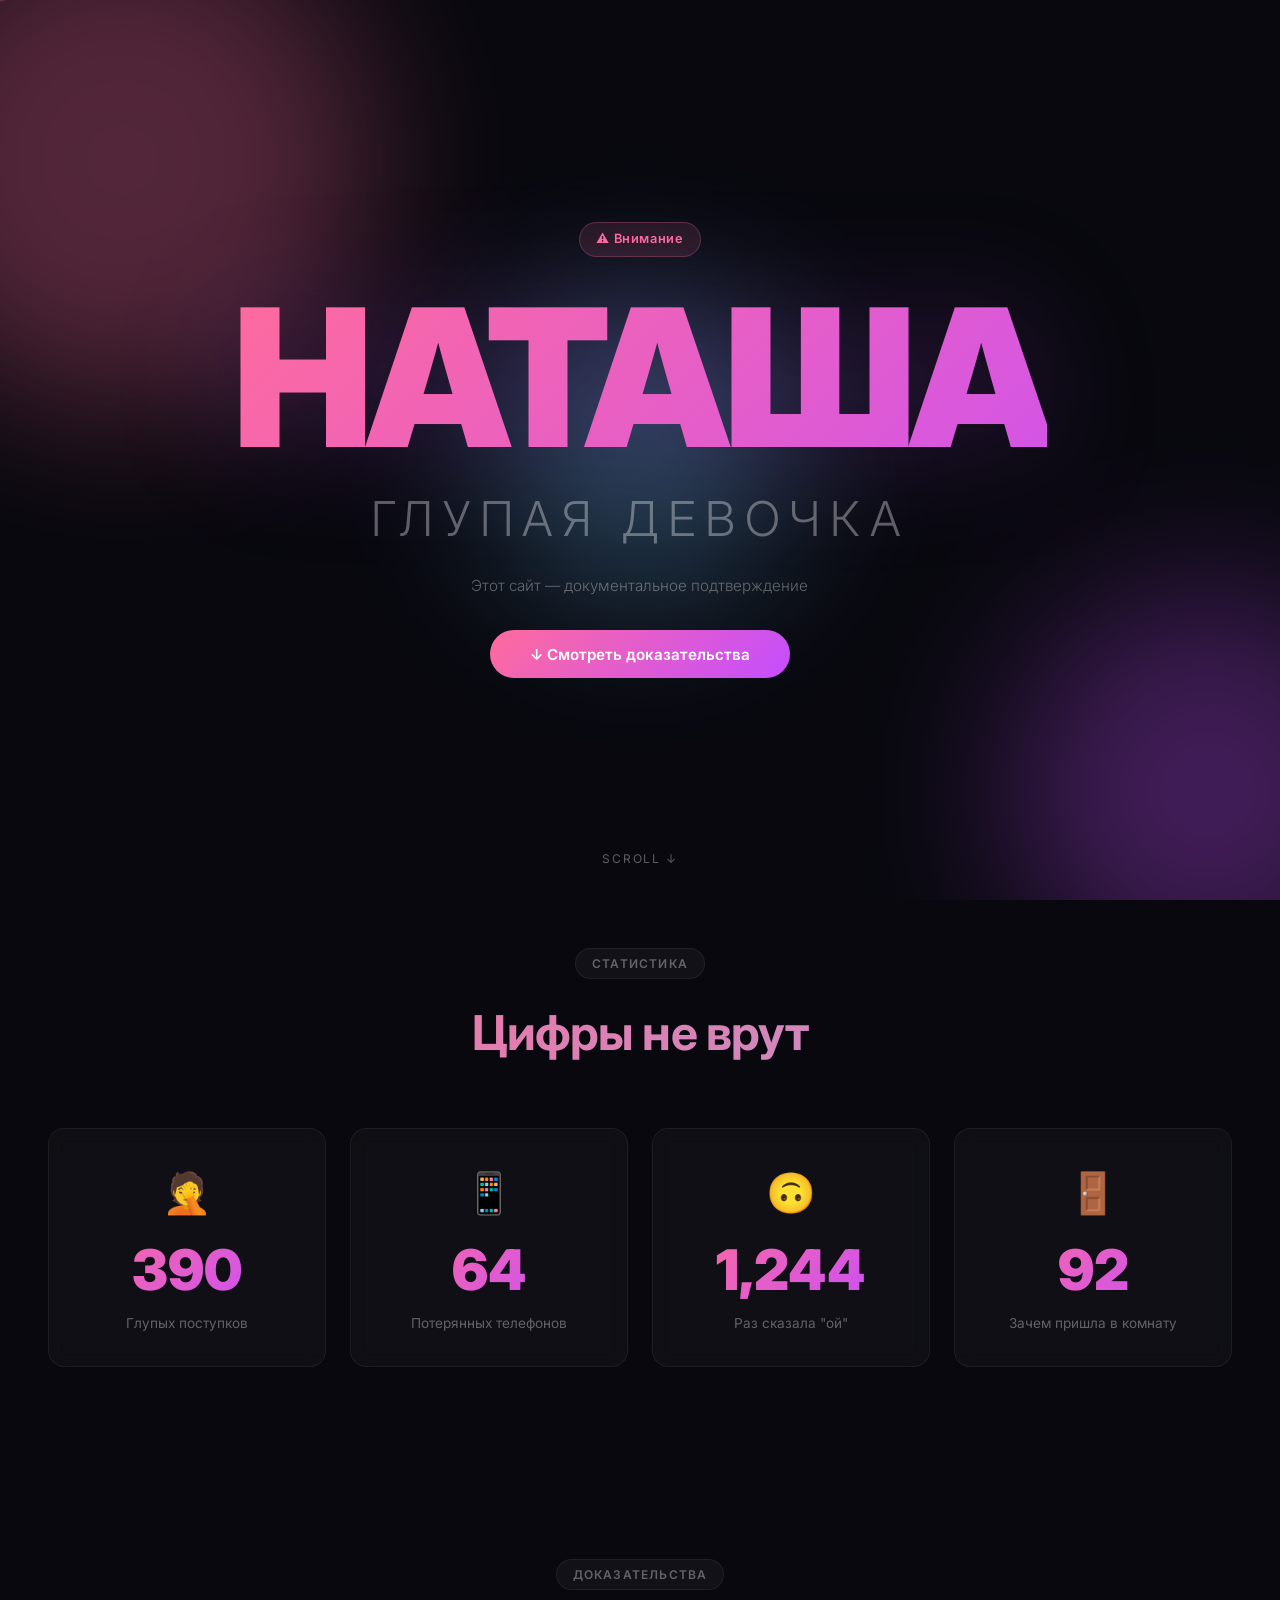
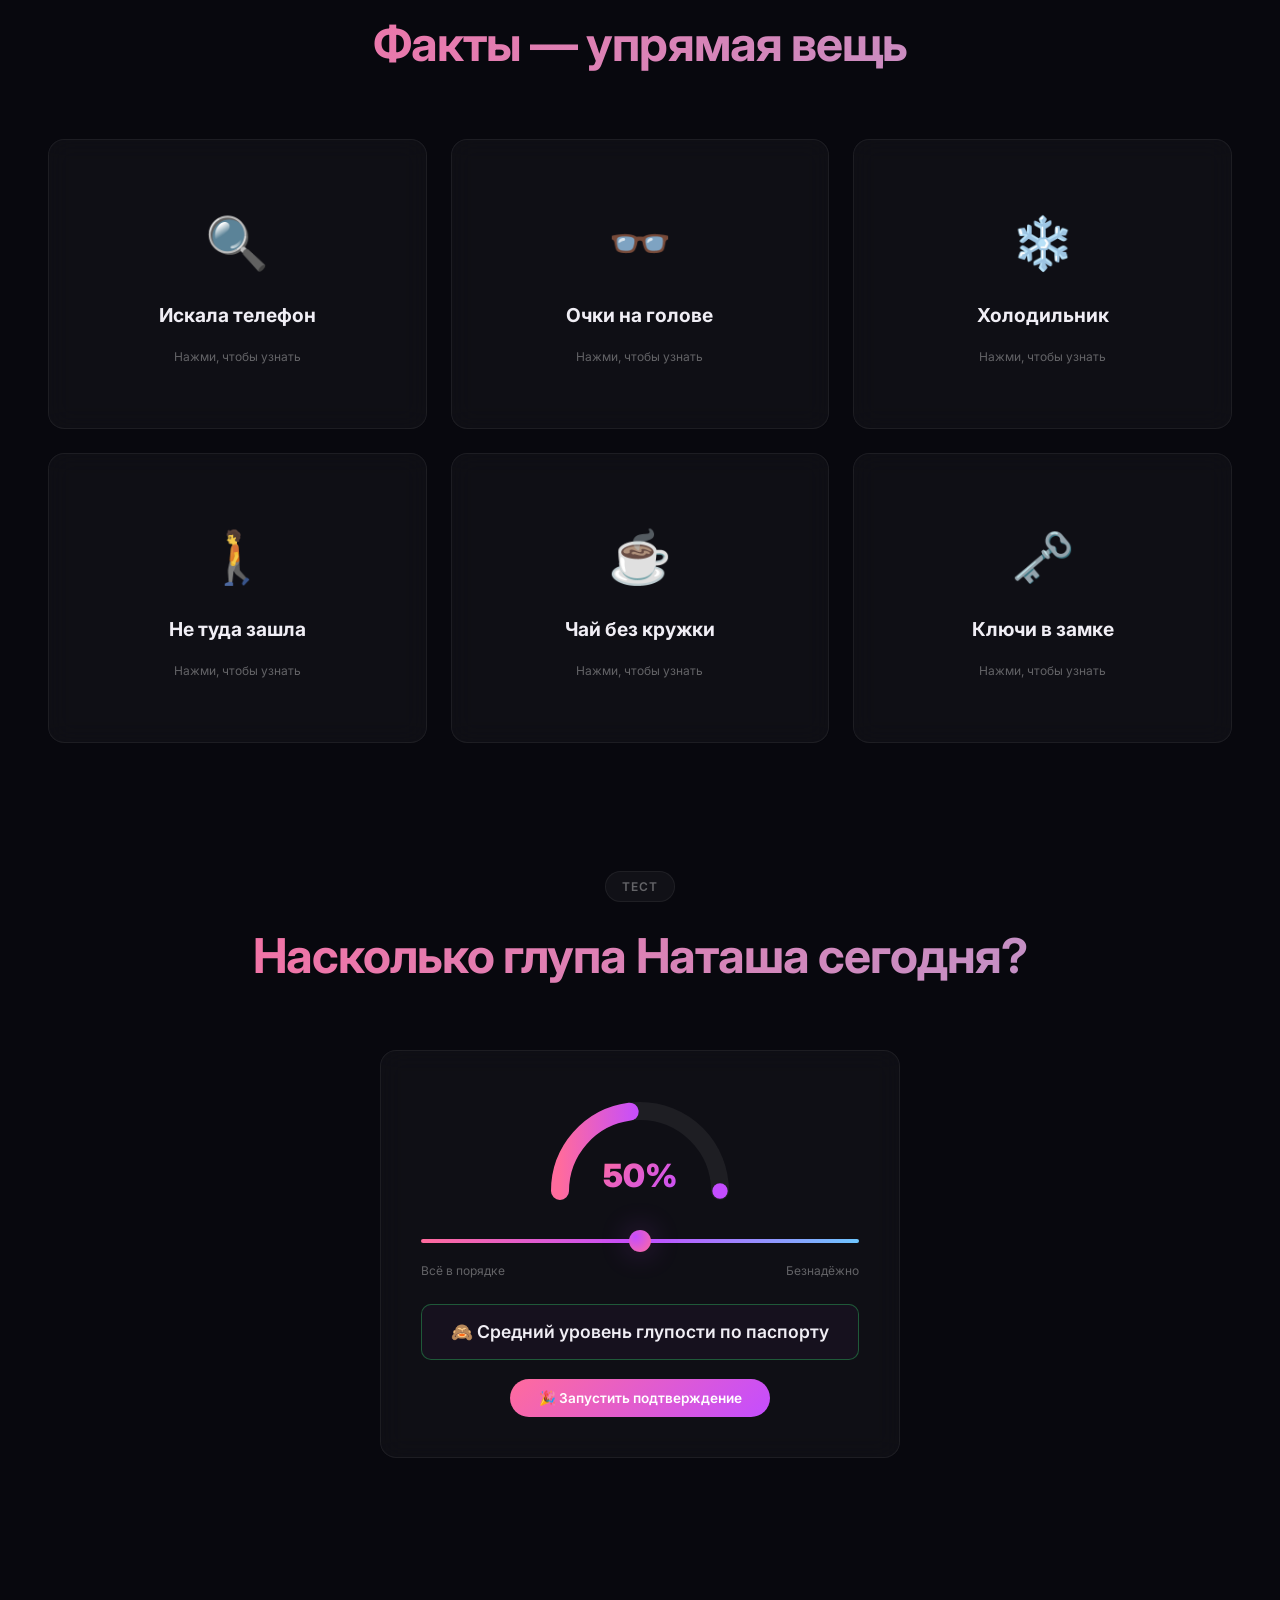
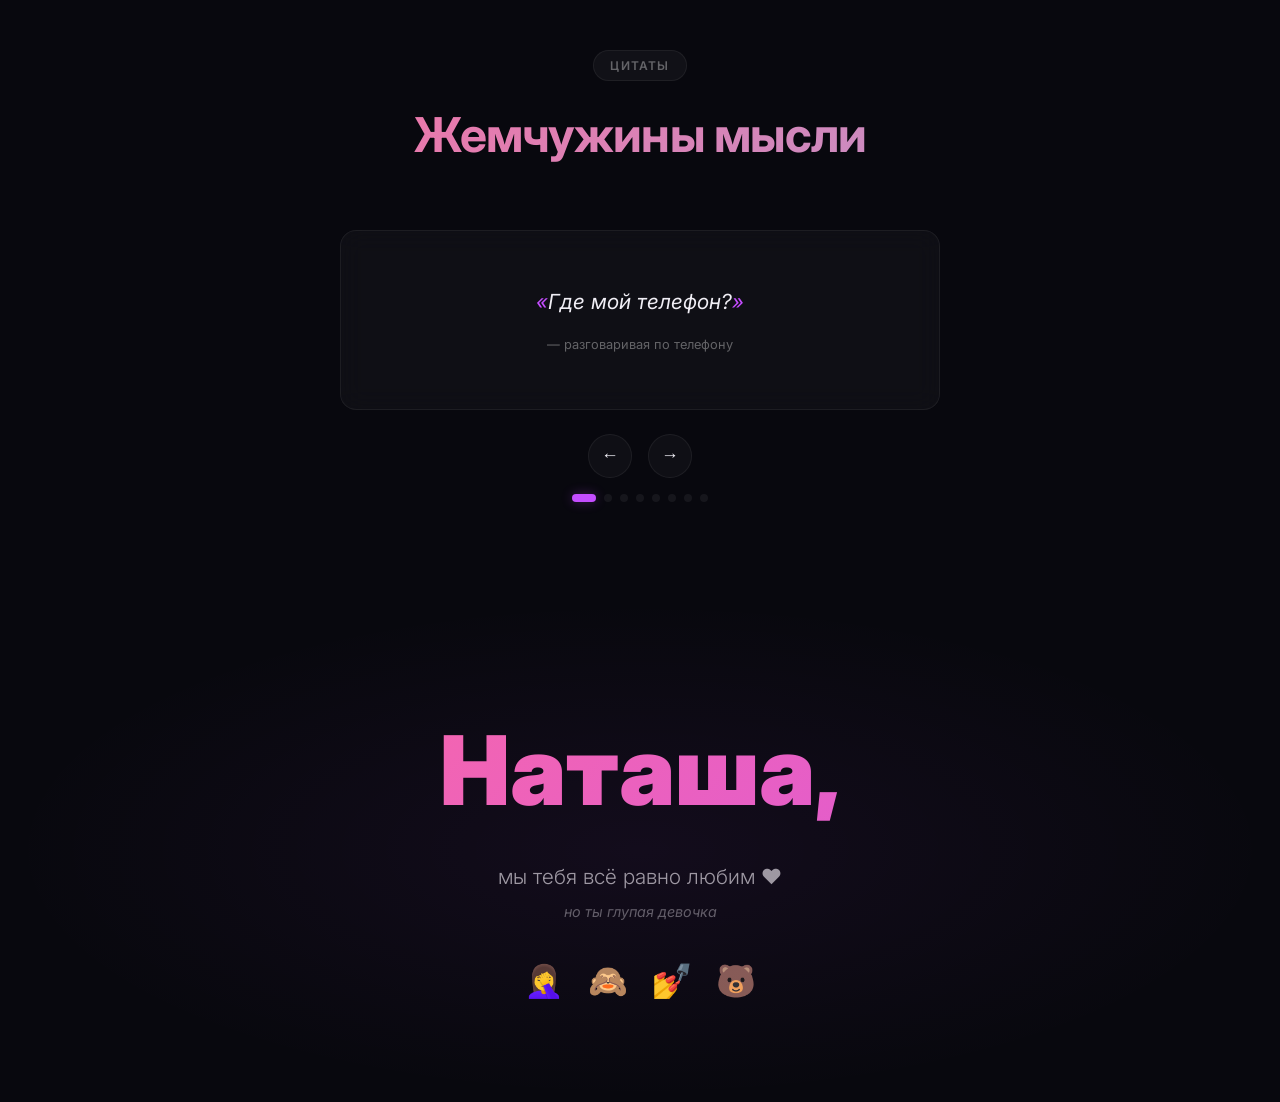
==== commit ceeaf76a: "Наташа — глупая девочка" ====
--- a/index.html
+++ b/index.html
@@ -1,26 +1,223 @@
 <!DOCTYPE html>
 <html lang="ru">
 <head>
-    <meta charset="UTF-8">
-    <meta name="viewport" content="width=device-width, initial-scale=1.0">
-    <title>HobbyMate</title>
-    <link rel="stylesheet" href="css/style.css">
+  <meta charset="UTF-8">
+  <meta name="viewport" content="width=device-width, initial-scale=1.0">
+  <title>Наташа — глупая девочка</title>
+  <link rel="stylesheet" href="css/style.css">
 </head>
 <body>
-    <nav>
-        <div class="nav-inner">
-            <a href="#" class="logo" onclick="navigate('')">HobbyMate</a>
-            <div class="nav-links" id="navLinks">
-                <a href="#" onclick="navigate('events')">Ивенты</a>
-                <a href="#" onclick="navigate('people')">Люди</a>
-                <span id="authLinks"></span>
-            </div>
-        </div>
-    </nav>
-    <main>
-        <div id="flashContainer"></div>
-        <div id="app"></div>
-    </main>
-    <script src="js/app.js"></script>
+
+  <!-- Preloader -->
+  <div id="preloader">
+    <div class="loader-text" data-text="Наташа...">Наташа...</div>
+    <div class="loader-bar"><div class="loader-fill"></div></div>
+  </div>
+
+  <!-- Hero -->
+  <section id="hero">
+    <canvas id="particle-canvas"></canvas>
+    <div class="orb" id="orb1"></div>
+    <div class="orb" id="orb2"></div>
+    <div class="orb" id="orb3"></div>
+    <div class="hero-content">
+      <div class="badge">⚠️ Внимание</div>
+      <h1 class="hero-title glitch" data-text="НАТАША">НАТАША</h1>
+      <p class="hero-sub">глупая девочка</p>
+      <p class="hero-desc">Этот сайт — документальное подтверждение</p>
+      <button class="btn-primary" id="scrollBtn">↓ Смотреть доказательства</button>
+    </div>
+    <div class="scroll-hint">scroll ↓</div>
+  </section>
+
+  <!-- Stats -->
+  <section id="stats">
+    <div class="section-header">
+      <span class="section-tag">Статистика</span>
+      <h2>Цифры не врут</h2>
+    </div>
+    <div class="stats-grid">
+      <div class="stat-card" data-delay="0">
+        <div class="stat-icon">🤦</div>
+        <div class="stat-number"><span class="count-up" data-target="420">0</span></div>
+        <div class="stat-label">Глупых поступков</div>
+      </div>
+      <div class="stat-card" data-delay="150">
+        <div class="stat-icon">📱</div>
+        <div class="stat-number"><span class="count-up" data-target="69">0</span></div>
+        <div class="stat-label">Потерянных телефонов</div>
+      </div>
+      <div class="stat-card" data-delay="300">
+        <div class="stat-icon">🙃</div>
+        <div class="stat-number"><span class="count-up" data-target="1337">0</span></div>
+        <div class="stat-label">Раз сказала "ой"</div>
+      </div>
+      <div class="stat-card" data-delay="450">
+        <div class="stat-icon">🚪</div>
+        <div class="stat-number"><span class="count-up" data-target="99">0</span></div>
+        <div class="stat-label">Зачем пришла в комнату</div>
+      </div>
+    </div>
+  </section>
+
+  <!-- Evidence -->
+  <section id="evidence">
+    <div class="section-header">
+      <span class="section-tag">Доказательства</span>
+      <h2>Факты — упрямая вещь</h2>
+    </div>
+    <div class="cards-grid">
+      <div class="card-reveal" data-delay="0">
+        <div class="evidence-card">
+          <div class="card-front">
+            <div class="card-emoji">🔍</div>
+            <h3>Искала телефон</h3>
+            <p class="card-hint">Нажми, чтобы узнать</p>
+          </div>
+          <div class="card-back">
+            <p>Искала телефон по дому 20 минут. Разговаривала по нему с мамой.</p>
+          </div>
+        </div>
+      </div>
+      <div class="card-reveal" data-delay="100">
+        <div class="evidence-card">
+          <div class="card-front">
+            <div class="card-emoji">👓</div>
+            <h3>Очки на голове</h3>
+            <p class="card-hint">Нажми, чтобы узнать</p>
+          </div>
+          <div class="card-back">
+            <p>Искала очки по всей квартире. Они были на голове. Уже час.</p>
+          </div>
+        </div>
+      </div>
+      <div class="card-reveal" data-delay="200">
+        <div class="evidence-card">
+          <div class="card-front">
+            <div class="card-emoji">❄️</div>
+            <h3>Холодильник</h3>
+            <p class="card-hint">Нажми, чтобы узнать</p>
+          </div>
+          <div class="card-back">
+            <p>Открыла холодильник, посмотрела внутрь, закрыла. Открыла снова. Забыла что хотела.</p>
+          </div>
+        </div>
+      </div>
+      <div class="card-reveal" data-delay="300">
+        <div class="evidence-card">
+          <div class="card-front">
+            <div class="card-emoji">🚶</div>
+            <h3>Не туда зашла</h3>
+            <p class="card-hint">Нажми, чтобы узнать</p>
+          </div>
+          <div class="card-back">
+            <p>Зашла в квартиру соседей. Удивилась, что "ремонт сделали". Этажом ошиблась.</p>
+          </div>
+        </div>
+      </div>
+      <div class="card-reveal" data-delay="400">
+        <div class="evidence-card">
+          <div class="card-front">
+            <div class="card-emoji">☕</div>
+            <h3>Чай без кружки</h3>
+            <p class="card-hint">Нажми, чтобы узнать</p>
+          </div>
+          <div class="card-back">
+            <p>Налила чай, поставила чайник в холодильник. Кружку оставила на столе.</p>
+          </div>
+        </div>
+      </div>
+      <div class="card-reveal" data-delay="500">
+        <div class="evidence-card">
+          <div class="card-front">
+            <div class="card-emoji">🗝️</div>
+            <h3>Ключи в замке</h3>
+            <p class="card-hint">Нажми, чтобы узнать</p>
+          </div>
+          <div class="card-back">
+            <p>Искала ключи 40 минут. Они торчали снаружи в замке зажигания.</p>
+          </div>
+        </div>
+      </div>
+    </div>
+  </section>
+
+  <!-- Meter / Quiz -->
+  <section id="meter">
+    <div class="section-header">
+      <span class="section-tag">Тест</span>
+      <h2>Насколько глупа Наташа сегодня?</h2>
+    </div>
+    <div class="meter-container">
+      <div class="meter-card">
+        <div class="gauge">
+          <svg viewBox="0 0 200 110" class="gauge-svg">
+            <defs>
+              <linearGradient id="gaugeGrad" x1="0%" y1="0%" x2="100%" y2="0%">
+                <stop offset="0%" stop-color="#ff6b9d" />
+                <stop offset="50%" stop-color="#c44dff" />
+                <stop offset="100%" stop-color="#6ec6ff" />
+              </linearGradient>
+            </defs>
+            <path d="M 20 100 A 80 80 0 0 1 180 100" fill="none" stroke="rgba(255,255,255,0.06)" stroke-width="18" stroke-linecap="round"/>
+            <path id="gauge-arc" d="M 20 100 A 80 80 0 0 1 180 100" fill="none" stroke="url(#gaugeGrad)" stroke-width="18" stroke-linecap="round" stroke-dasharray="230 230" stroke-dashoffset="230"/>
+            <circle id="gauge-pin" cx="20" cy="100" r="6" fill="#c44dff">
+              <animate attributeName="r" values="6;8;6" dur="2s" repeatCount="indefinite"/>
+            </circle>
+          </svg>
+          <div class="gauge-value" id="gaugeValue">0%</div>
+        </div>
+        <div class="meter-controls">
+          <input type="range" id="stupiditySlider" min="0" max="100" value="50">
+          <div class="slider-labels">
+            <span>Всё в порядке</span>
+            <span>Безнадёжно</span>
+          </div>
+        </div>
+        <div class="meter-result" id="meterResult">
+          🧠 Средний уровень глупости
+        </div>
+        <button class="btn-primary btn-small" id="confettiBtn">🎉 Запустить подтверждение</button>
+      </div>
+    </div>
+  </section>
+
+  <!-- Quotes -->
+  <section id="quotes">
+    <div class="section-header">
+      <span class="section-tag">Цитаты</span>
+      <h2>Жемчужины мысли</h2>
+    </div>
+    <div class="quote-container">
+      <div class="quote-display" id="quoteDisplay">
+        <p class="quote-text" id="quoteText"></p>
+        <p class="quote-context" id="quoteContext"></p>
+      </div>
+      <div class="quote-nav">
+        <button class="quote-btn" id="quotePrev">←</button>
+        <button class="quote-btn" id="quoteNext">→</button>
+      </div>
+    </div>
+    <div class="quote-dots" id="quoteDots"></div>
+  </section>
+
+  <!-- CTA Footer -->
+  <section id="footer-cta">
+    <div class="footer-glow"></div>
+    <h2 class="footer-title">Наташа,</h2>
+    <p class="footer-text">мы тебя всё равно любим ❤️</p>
+    <p class="footer-sub">но ты глупая девочка</p>
+    <div class="footer-badges">
+      <span>🤦‍♀️</span>
+      <span>🙈</span>
+      <span>💅</span>
+      <span>🐻</span>
+    </div>
+  </section>
+
+  <!-- Confetti canvas -->
+  <canvas id="confetti-canvas"></canvas>
+
+  <script src="js/app.js"></script>
 </body>
 </html>
--- a/css/style.css
+++ b/css/style.css
@@ -1,376 +1,874 @@
-* { margin: 0; padding: 0; box-sizing: border-box; }
+/* ========== RESET & BASE ========== */
+@import url('https://fonts.googleapis.com/css2?family=Inter:wght@300;400;600;700;900&display=swap');
+
+*, *::before, *::after {
+  margin: 0;
+  padding: 0;
+  box-sizing: border-box;
+}
+
+:root {
+  --bg: #08080e;
+  --surface: rgba(255,255,255,0.03);
+  --border: rgba(255,255,255,0.06);
+  --text: #f0eef5;
+  --text-dim: rgba(255,255,255,0.35);
+  --accent1: #ff6b9d;
+  --accent2: #c44dff;
+  --accent3: #6ec6ff;
+  --radius: 16px;
+  --radius-sm: 10px;
+}
+
+html {
+  scroll-behavior: smooth;
+  font-size: 16px;
+}
 
 body {
-    font-family: -apple-system, BlinkMacSystemFont, 'Segoe UI', Roboto, sans-serif;
-    background: #f5f5f7;
-    color: #1d1d1f;
-    line-height: 1.6;
-}
-
-nav {
-    background: white;
-    border-bottom: 1px solid #e0e0e0;
-    position: sticky;
-    top: 0;
-    z-index: 100;
-}
-
-.nav-inner {
-    max-width: 1100px;
-    margin: 0 auto;
-    padding: 14px 24px;
-    display: flex;
-    justify-content: space-between;
-    align-items: center;
-}
-
-.logo {
-    font-size: 22px;
-    font-weight: 700;
-    color: #6c5ce7;
-    text-decoration: none;
-    cursor: pointer;
-}
-
-.nav-links { display: flex; gap: 20px; align-items: center; }
-
-.nav-links a {
-    text-decoration: none;
-    color: #1d1d1f;
-    font-size: 15px;
-    font-weight: 500;
-    cursor: pointer;
-}
-
-.nav-links a:hover { color: #6c5ce7; }
+  font-family: 'Inter', -apple-system, sans-serif;
+  background: var(--bg);
+  color: var(--text);
+  overflow-x: hidden;
+  line-height: 1.6;
+  -webkit-font-smoothing: antialiased;
+}
+
+::selection {
+  background: rgba(196, 77, 255, 0.4);
+  color: #fff;
+}
+
+/* ========== PRELOADER ========== */
+#preloader {
+  position: fixed;
+  inset: 0;
+  z-index: 9999;
+  background: var(--bg);
+  display: flex;
+  flex-direction: column;
+  align-items: center;
+  justify-content: center;
+  transition: opacity 0.8s ease, visibility 0.8s ease;
+}
+
+#preloader.hidden {
+  opacity: 0;
+  visibility: hidden;
+  pointer-events: none;
+}
+
+.loader-text {
+  font-size: clamp(2rem, 6vw, 4rem);
+  font-weight: 900;
+  background: linear-gradient(135deg, var(--accent1), var(--accent2), var(--accent3));
+  -webkit-background-clip: text;
+  background-clip: text;
+  color: transparent;
+  background-size: 300% 300%;
+  animation: gradShift 2s ease infinite;
+  margin-bottom: 2rem;
+}
+
+.loader-bar {
+  width: 200px;
+  height: 3px;
+  background: rgba(255,255,255,0.08);
+  border-radius: 3px;
+  overflow: hidden;
+}
+
+.loader-fill {
+  height: 100%;
+  width: 0%;
+  background: linear-gradient(90deg, var(--accent1), var(--accent2), var(--accent3));
+  border-radius: 3px;
+  animation: loaderAnim 1.8s ease forwards;
+  background-size: 200% 100%;
+}
+
+@keyframes loaderAnim {
+  0% { width: 0%; }
+  50% { width: 70%; }
+  100% { width: 100%; }
+}
+
+/* ========== HERO ========== */
+#hero {
+  position: relative;
+  min-height: 100vh;
+  display: flex;
+  align-items: center;
+  justify-content: center;
+  overflow: hidden;
+}
+
+#particle-canvas {
+  position: absolute;
+  inset: 0;
+  z-index: 0;
+}
+
+.orb {
+  position: absolute;
+  border-radius: 50%;
+  filter: blur(80px);
+  opacity: 0.3;
+  z-index: 0;
+  pointer-events: none;
+}
+
+#orb1 {
+  width: 500px;
+  height: 500px;
+  background: var(--accent1);
+  top: -10%;
+  left: -10%;
+  animation: orbFloat1 12s ease-in-out infinite;
+}
+
+#orb2 {
+  width: 400px;
+  height: 400px;
+  background: var(--accent2);
+  bottom: -10%;
+  right: -10%;
+  animation: orbFloat2 15s ease-in-out infinite;
+}
+
+#orb3 {
+  width: 300px;
+  height: 300px;
+  background: var(--accent3);
+  top: 50%;
+  left: 50%;
+  transform: translate(-50%, -50%);
+  animation: orbFloat3 10s ease-in-out infinite;
+}
+
+@keyframes orbFloat1 {
+  0%, 100% { transform: translate(0, 0) scale(1); }
+  33% { transform: translate(80px, 60px) scale(1.1); }
+  66% { transform: translate(-40px, -30px) scale(0.9); }
+}
+
+@keyframes orbFloat2 {
+  0%, 100% { transform: translate(0, 0) scale(1); }
+  33% { transform: translate(-60px, -80px) scale(1.15); }
+  66% { transform: translate(50px, 40px) scale(0.85); }
+}
+
+@keyframes orbFloat3 {
+  0%, 100% { transform: translate(-50%, -50%) scale(1); opacity: 0.2; }
+  50% { transform: translate(-50%, -50%) scale(1.4); opacity: 0.35; }
+}
+
+.hero-content {
+  position: relative;
+  z-index: 1;
+  text-align: center;
+  padding: 2rem;
+  animation: heroFadeIn 1.5s ease 0.5s both;
+}
+
+@keyframes heroFadeIn {
+  from { opacity: 0; transform: translateY(40px); }
+  to { opacity: 1; transform: translateY(0); }
+}
+
+.badge {
+  display: inline-block;
+  padding: 0.4rem 1rem;
+  background: rgba(255,107,157,0.12);
+  border: 1px solid rgba(255,107,157,0.25);
+  border-radius: 100px;
+  font-size: 0.8rem;
+  font-weight: 600;
+  color: var(--accent1);
+  letter-spacing: 0.05em;
+  margin-bottom: 1.5rem;
+  animation: badgePulse 3s ease-in-out infinite;
+}
+
+@keyframes badgePulse {
+  0%, 100% { box-shadow: 0 0 0 0 rgba(255,107,157,0); }
+  50% { box-shadow: 0 0 30px 0 rgba(255,107,157,0.15); }
+}
+
+.hero-title {
+  font-size: clamp(3.5rem, 16vw, 12rem);
+  font-weight: 900;
+  line-height: 1;
+  letter-spacing: -0.04em;
+  background: linear-gradient(135deg, var(--accent1), var(--accent2), var(--accent3), var(--accent1));
+  background-size: 400% 400%;
+  -webkit-background-clip: text;
+  background-clip: text;
+  color: transparent;
+  animation: gradShift 4s ease infinite;
+  filter: drop-shadow(0 0 60px rgba(196,77,255,0.2));
+}
+
+@keyframes gradShift {
+  0%, 100% { background-position: 0% 50%; }
+  50% { background-position: 100% 50%; }
+}
+
+/* Glitch */
+.glitch {
+  position: relative;
+}
+
+.glitch::before,
+.glitch::after {
+  content: attr(data-text);
+  position: absolute;
+  inset: 0;
+  opacity: 0;
+}
+
+.glitch::before {
+  animation: glitch1 4s infinite;
+  clip-path: inset(20% 0 60% 0);
+  color: var(--accent1);
+}
+
+.glitch::after {
+  animation: glitch2 4s infinite;
+  clip-path: inset(60% 0 20% 0);
+  color: var(--accent3);
+}
+
+@keyframes glitch1 {
+  0%, 90%, 100% { transform: translate(0); opacity: 0; }
+  92% { transform: translate(-3px, 2px); opacity: 0.5; }
+  94% { transform: translate(3px, -1px); opacity: 0.3; }
+  96% { transform: translate(-1px, 3px); opacity: 0.4; }
+}
+
+@keyframes glitch2 {
+  0%, 90%, 100% { transform: translate(0); opacity: 0; }
+  92% { transform: translate(2px, -2px); opacity: 0.4; }
+  95% { transform: translate(-4px, 1px); opacity: 0.3; }
+  97% { transform: translate(1px, -3px); opacity: 0.5; }
+}
+
+.hero-sub {
+  margin-top: 0.5rem;
+  font-size: clamp(1.2rem, 4vw, 3rem);
+  font-weight: 300;
+  color: var(--text-dim);
+  letter-spacing: 0.2em;
+  text-transform: uppercase;
+}
+
+.hero-desc {
+  margin-top: 1rem;
+  font-size: 0.95rem;
+  color: var(--text-dim);
+  font-weight: 300;
+}
 
 .btn-primary {
-    background: #6c5ce7;
-    color: white !important;
-    padding: 8px 18px;
-    border-radius: 8px;
-    font-weight: 600;
-    display: inline-block;
-    text-decoration: none;
-}
-
-.btn-primary:hover { background: #5a4bcf !important; }
-
-main {
-    max-width: 1100px;
-    margin: 0 auto;
-    padding: 32px 24px;
-}
-
-.flash {
-    padding: 12px 20px;
-    border-radius: 8px;
-    margin-bottom: 20px;
-    font-size: 14px;
-}
-
-.flash.success { background: #d4edda; color: #155724; border: 1px solid #c3e6cb; }
-.flash.error { background: #f8d7da; color: #721c24; border: 1px solid #f5c6cb; }
-.flash.info { background: #d1ecf1; color: #0c5460; border: 1px solid #bee5eb; }
-
-.hero {
-    text-align: center;
-    padding: 80px 0 60px;
-}
-
-.hero h1 {
-    font-size: 48px;
-    margin-bottom: 16px;
-    background: linear-gradient(135deg, #6c5ce7, #fd79a8);
-    -webkit-background-clip: text;
-    -webkit-text-fill-color: transparent;
-}
-
-.hero p {
-    font-size: 20px;
-    color: #666;
-    margin-bottom: 32px;
-}
-
-.stats {
-    display: flex;
-    justify-content: center;
-    gap: 40px;
-    margin-top: 40px;
-}
-
-.stat-item { text-align: center; }
+  display: inline-block;
+  margin-top: 2rem;
+  padding: 0.9rem 2.5rem;
+  border: none;
+  border-radius: 100px;
+  background: linear-gradient(135deg, var(--accent1), var(--accent2));
+  color: #fff;
+  font-family: inherit;
+  font-size: 0.95rem;
+  font-weight: 600;
+  cursor: pointer;
+  transition: transform 0.3s ease, box-shadow 0.3s ease;
+  position: relative;
+  overflow: hidden;
+}
+
+.btn-primary::before {
+  content: '';
+  position: absolute;
+  inset: 0;
+  background: linear-gradient(135deg, var(--accent2), var(--accent3));
+  opacity: 0;
+  transition: opacity 0.3s ease;
+}
+
+.btn-primary:hover {
+  transform: translateY(-2px) scale(1.02);
+  box-shadow: 0 12px 40px rgba(196,77,255,0.35);
+}
+
+.btn-primary:hover::before {
+  opacity: 1;
+}
+
+.btn-primary:active {
+  transform: translateY(0) scale(0.98);
+}
+
+.btn-primary span {
+  position: relative;
+  z-index: 1;
+}
+
+.btn-small {
+  padding: 0.7rem 1.8rem;
+  font-size: 0.85rem;
+  margin-top: 1.2rem;
+}
+
+.scroll-hint {
+  position: absolute;
+  bottom: 2rem;
+  left: 50%;
+  transform: translateX(-50%);
+  color: var(--text-dim);
+  font-size: 0.75rem;
+  letter-spacing: 0.15em;
+  text-transform: uppercase;
+  animation: scrollBounce 2s ease-in-out infinite;
+  z-index: 1;
+}
+
+@keyframes scrollBounce {
+  0%, 100% { transform: translateX(-50%) translateY(0); }
+  50% { transform: translateX(-50%) translateY(8px); }
+}
+
+/* ========== SECTIONS COMMON ========== */
+section {
+  padding: 6rem 3rem;
+  max-width: 1400px;
+  margin: 0 auto;
+  position: relative;
+}
+
+@media (max-width: 768px) {
+  section {
+    padding: 3rem 1.2rem;
+  }
+}
+
+#hero {
+  max-width: 100%;
+  padding: 0;
+}
+
+#footer-cta {
+  max-width: 100%;
+}
+
+.section-header {
+  text-align: center;
+  margin-bottom: 3.5rem;
+}
+
+.section-tag {
+  display: inline-block;
+  padding: 0.3rem 1rem;
+  background: rgba(255,255,255,0.04);
+  border: 1px solid var(--border);
+  border-radius: 100px;
+  font-size: 0.75rem;
+  font-weight: 600;
+  color: var(--text-dim);
+  letter-spacing: 0.1em;
+  text-transform: uppercase;
+  margin-bottom: 1rem;
+}
+
+.section-header h2 {
+  font-size: clamp(1.8rem, 5vw, 3rem);
+  font-weight: 700;
+  letter-spacing: -0.02em;
+  background: linear-gradient(135deg, var(--accent1), var(--accent3));
+  -webkit-background-clip: text;
+  background-clip: text;
+  color: transparent;
+  background-size: 200% 200%;
+  animation: gradShift 6s ease infinite;
+}
+
+/* Reveal animation */
+.reveal {
+  opacity: 0;
+  transform: translateY(40px);
+  transition: opacity 0.8s ease, transform 0.8s ease;
+}
+
+.reveal.visible {
+  opacity: 1;
+  transform: translateY(0);
+}
+
+/* ========== STATS ========== */
+#stats {
+  padding-top: 3rem;
+}
+
+.stats-grid {
+  display: grid;
+  grid-template-columns: repeat(auto-fit, minmax(200px, 1fr));
+  gap: 1.5rem;
+}
+
+.stat-card {
+  background: var(--surface);
+  border: 1px solid var(--border);
+  border-radius: var(--radius);
+  padding: 2rem 1.5rem;
+  text-align: center;
+  backdrop-filter: blur(10px);
+  transition: transform 0.4s ease, border-color 0.4s ease, box-shadow 0.4s ease;
+  opacity: 0;
+  transform: translateY(30px);
+}
+
+.stat-card.visible {
+  opacity: 1;
+  transform: translateY(0);
+}
+
+.stat-card:hover {
+  transform: translateY(-6px);
+  border-color: rgba(196,77,255,0.2);
+  box-shadow: 0 16px 60px rgba(196,77,255,0.08);
+}
+
+.stat-icon {
+  font-size: 2.5rem;
+  margin-bottom: 0.8rem;
+}
 
 .stat-number {
-    font-size: 36px;
-    font-weight: 700;
-    color: #6c5ce7;
+  font-size: clamp(2rem, 5vw, 3.5rem);
+  font-weight: 900;
+  background: linear-gradient(135deg, var(--accent1), var(--accent2));
+  -webkit-background-clip: text;
+  background-clip: text;
+  color: transparent;
+  line-height: 1.2;
 }
 
 .stat-label {
-    font-size: 14px;
-    color: #888;
-}
-
-h2 {
-    font-size: 28px;
-    margin: 40px 0 20px;
-}
-
-h3 {
-    font-size: 22px;
-    margin: 30px 0 16px;
-}
-
-.card-grid {
-    display: grid;
-    grid-template-columns: repeat(auto-fill, minmax(320px, 1fr));
-    gap: 20px;
-    margin-bottom: 40px;
-}
-
-.card {
-    background: white;
-    border-radius: 12px;
-    padding: 24px;
-    box-shadow: 0 2px 8px rgba(0,0,0,0.06);
-    cursor: pointer;
-    transition: transform 0.15s;
-}
-
-.card:hover { transform: translateY(-2px); }
-
-.card h3 { font-size: 18px; margin-bottom: 8px; }
-
-.card .meta {
-    font-size: 13px;
-    color: #888;
-    margin-bottom: 12px;
-}
-
-.card .tags { display: flex; flex-wrap: wrap; gap: 6px; }
-
-.tag {
-    background: #f0eeff;
-    color: #6c5ce7;
-    padding: 4px 12px;
-    border-radius: 20px;
-    font-size: 12px;
-    font-weight: 500;
-}
-
-.tag-sm {
-    background: #f0eeff;
-    color: #6c5ce7;
-    padding: 2px 10px;
-    border-radius: 14px;
-    font-size: 11px;
-    font-weight: 500;
-}
-
-form {
-    background: white;
-    padding: 32px;
-    border-radius: 12px;
-    box-shadow: 0 2px 8px rgba(0,0,0,0.06);
-    max-width: 500px;
-    margin: 0 auto;
-}
-
-form.wide { max-width: 700px; }
-
-label {
-    display: block;
-    font-size: 14px;
-    font-weight: 600;
-    margin-bottom: 6px;
-    margin-top: 16px;
-}
-
-input, textarea, select {
-    width: 100%;
-    padding: 10px 14px;
-    border: 1px solid #ddd;
-    border-radius: 8px;
-    font-size: 15px;
-    font-family: inherit;
-}
-
-input:focus, textarea:focus { outline: none; border-color: #6c5ce7; }
-
-textarea { min-height: 100px; resize: vertical; }
-
-button, .btn {
-    background: #6c5ce7;
-    color: white;
-    border: none;
-    padding: 12px 24px;
-    border-radius: 8px;
-    font-size: 16px;
-    font-weight: 600;
-    cursor: pointer;
-    margin-top: 20px;
-    width: 100%;
-    display: inline-block;
-    text-align: center;
-    text-decoration: none;
-}
-
-button:hover, .btn:hover { background: #5a4bcf; }
-
-.btn-outline {
-    background: transparent;
-    color: #6c5ce7;
-    border: 2px solid #6c5ce7;
-}
-
-.btn-outline:hover { background: #f0eeff; }
-
-.btn-danger {
-    background: #e74c3c;
-    color: white;
-}
-
-.btn-danger:hover { background: #c0392b; }
-
-.btn-sm {
-    width: auto;
-    padding: 8px 16px;
-    font-size: 14px;
-    margin-top: 0;
-}
-
-.hobbies-grid {
-    display: flex;
-    flex-wrap: wrap;
-    gap: 8px;
-    margin-top: 8px;
-}
-
-.hobby-check {
-    display: flex;
-    align-items: center;
-    gap: 6px;
-    background: #f5f5f7;
-    padding: 6px 14px;
-    border-radius: 20px;
-    font-size: 14px;
-    cursor: pointer;
-    user-select: none;
-}
-
-.hobby-check input { width: auto; }
-
-.filters {
-    display: flex;
-    gap: 12px;
-    margin-bottom: 24px;
-    flex-wrap: wrap;
-    align-items: end;
-}
-
-.filters select, .filters input { width: auto; min-width: 180px; }
-
-.empty-state {
-    text-align: center;
-    padding: 60px 20px;
-    color: #888;
-}
-
-.empty-state h3 { font-size: 22px; margin-bottom: 8px; color: #555; }
-
-.profile-header {
-    display: flex;
-    gap: 32px;
-    align-items: start;
-    background: white;
-    padding: 32px;
-    border-radius: 12px;
-    box-shadow: 0 2px 8px rgba(0,0,0,0.06);
-    margin-bottom: 32px;
-}
-
-.avatar {
-    width: 100px;
-    height: 100px;
-    border-radius: 50%;
-    background: linear-gradient(135deg, #6c5ce7, #fd79a8);
-    display: flex;
-    align-items: center;
-    justify-content: center;
-    color: white;
-    font-size: 36px;
-    font-weight: 700;
-    flex-shrink: 0;
-}
-
-.avatar-sm {
-    width: 50px;
-    height: 50px;
-    border-radius: 50%;
-    background: linear-gradient(135deg, #6c5ce7, #fd79a8);
-    display: flex;
-    align-items: center;
-    justify-content: center;
-    color: white;
-    font-size: 20px;
-    font-weight: 700;
-    flex-shrink: 0;
-}
-
-.event-detail {
-    background: white;
-    padding: 32px;
-    border-radius: 12px;
-    box-shadow: 0 2px 8px rgba(0,0,0,0.06);
-}
-
-.event-detail h1 { font-size: 32px; margin-bottom: 8px; }
-
-.event-info { margin: 20px 0; }
-
-.event-info p { margin: 6px 0; font-size: 15px; }
-
-.event-info strong { color: #555; }
-
-.event-actions { margin-top: 24px; display: flex; gap: 12px; flex-wrap: wrap; }
-
-.hidden { display: none !important; }
-
-.participants-list {
-    margin: 20px 0;
-    padding-left: 20px;
-}
-
-.participants-list li {
-    margin: 4px 0;
-}
-
-.participants-list a {
-    color: #6c5ce7;
-    text-decoration: none;
-    cursor: pointer;
-}
-
-.participants-list a:hover {
-    text-decoration: underline;
-}
-
-.dash-links {
-    display: flex;
-    gap: 12px;
-    margin-bottom: 20px;
-    flex-wrap: wrap;
-    align-items: center;
-}
-
+  margin-top: 0.5rem;
+  font-size: 0.85rem;
+  color: var(--text-dim);
+  font-weight: 400;
+}
+
+/* ========== EVIDENCE CARDS ========== */
+.cards-grid {
+  display: grid;
+  grid-template-columns: repeat(auto-fit, minmax(300px, 1fr));
+  gap: 1.5rem;
+  perspective: 1400px;
+}
+
+.card-reveal {
+  opacity: 0;
+  transform: translateY(40px);
+  transition: opacity 0.8s ease, transform 0.8s ease;
+}
+
+.card-reveal.visible {
+  opacity: 1;
+  transform: translateY(0);
+}
+
+.evidence-card {
+  position: relative;
+  height: 290px;
+  cursor: pointer;
+  border-radius: var(--radius);
+  transform-style: preserve-3d;
+  transition: transform 0.7s cubic-bezier(0.23, 1, 0.32, 1);
+  perspective: 1400px;
+}
+
+.evidence-card.flipped {
+  transform: rotateY(180deg);
+}
+
+.card-front,
+.card-back {
+  position: absolute;
+  inset: 0;
+  backface-visibility: hidden;
+  -webkit-backface-visibility: hidden;
+  border-radius: var(--radius);
+  padding: 2rem;
+  display: flex;
+  flex-direction: column;
+  align-items: center;
+  justify-content: center;
+  text-align: center;
+  border: 1px solid var(--border);
+  background: var(--surface);
+  backdrop-filter: blur(12px);
+  transition: border-color 0.4s ease, box-shadow 0.4s ease;
+}
+
+.card-front:hover {
+  border-color: rgba(196,77,255,0.2);
+  box-shadow: 0 12px 50px rgba(196,77,255,0.08);
+}
+
+.card-back {
+  transform: rotateY(180deg);
+  background: linear-gradient(145deg, rgba(255,107,157,0.06), rgba(196,77,255,0.08));
+  border-color: rgba(196,77,255,0.2);
+}
+
+.card-back p {
+  font-size: 1.05rem;
+  line-height: 1.7;
+  color: var(--text);
+  max-width: 88%;
+}
+
+.card-emoji {
+  font-size: 3.2rem;
+  margin-bottom: 1rem;
+  filter: grayscale(0.2);
+  transition: transform 0.3s ease, filter 0.3s ease;
+}
+
+.evidence-card:not(.flipped) .card-front:hover .card-emoji {
+  transform: scale(1.2);
+  filter: grayscale(0);
+}
+
+.card-front h3 {
+  font-size: 1.2rem;
+  font-weight: 700;
+  margin-bottom: 0.4rem;
+}
+
+.card-hint {
+  font-size: 0.75rem;
+  color: var(--text-dim);
+  margin-top: 0.6rem;
+  animation: hintPulse 2s ease-in-out infinite;
+}
+
+@keyframes hintPulse {
+  0%, 100% { opacity: 0.35; }
+  50% { opacity: 0.9; }
+}
+
+/* ========== METER ========== */
+#meter {
+  padding-top: 2rem;
+}
+
+.meter-container {
+  display: flex;
+  justify-content: center;
+}
+
+.meter-card {
+  background: var(--surface);
+  border: 1px solid var(--border);
+  border-radius: var(--radius);
+  padding: 2.5rem;
+  max-width: 520px;
+  width: 100%;
+  text-align: center;
+  backdrop-filter: blur(12px);
+  transition: border-color 0.4s ease, box-shadow 0.4s ease;
+}
+
+.meter-card:hover {
+  border-color: rgba(196,77,255,0.12);
+  box-shadow: 0 12px 50px rgba(196,77,255,0.05);
+}
+
+.gauge {
+  position: relative;
+  width: 200px;
+  height: 110px;
+  margin: 0 auto 1rem;
+}
+
+.gauge-svg {
+  width: 100%;
+  height: 100%;
+}
+
+.gauge-value {
+  position: absolute;
+  bottom: 0;
+  left: 50%;
+  transform: translateX(-50%);
+  font-size: 2rem;
+  font-weight: 900;
+  background: linear-gradient(135deg, var(--accent1), var(--accent2));
+  -webkit-background-clip: text;
+  background-clip: text;
+  color: transparent;
+}
+
+.meter-controls {
+  margin: 1.5rem 0;
+}
+
+input[type="range"] {
+  -webkit-appearance: none;
+  width: 100%;
+  height: 4px;
+  border-radius: 4px;
+  background: linear-gradient(90deg, var(--accent1), var(--accent2), var(--accent3));
+  outline: none;
+  transition: opacity 0.2s;
+}
+
+input[type="range"]::-webkit-slider-thumb {
+  -webkit-appearance: none;
+  width: 22px;
+  height: 22px;
+  border-radius: 50%;
+  background: radial-gradient(circle at 30% 30%, var(--accent2), var(--accent1));
+  cursor: pointer;
+  box-shadow: 0 0 30px rgba(196,77,255,0.3);
+  transition: transform 0.2s ease;
+}
+
+input[type="range"]::-webkit-slider-thumb:hover {
+  transform: scale(1.15);
+}
+
+input[type="range"]::-moz-range-thumb {
+  width: 22px;
+  height: 22px;
+  border-radius: 50%;
+  background: radial-gradient(circle at 30% 30%, var(--accent2), var(--accent1));
+  cursor: pointer;
+  border: none;
+  box-shadow: 0 0 30px rgba(196,77,255,0.3);
+}
+
+.slider-labels {
+  display: flex;
+  justify-content: space-between;
+  font-size: 0.75rem;
+  color: var(--text-dim);
+  margin-top: 0.6rem;
+}
+
+.meter-result {
+  font-size: 1.1rem;
+  font-weight: 600;
+  padding: 0.8rem;
+  border-radius: var(--radius-sm);
+  background: rgba(255,255,255,0.03);
+  border: 1px solid var(--border);
+  transition: all 0.4s ease;
+  min-height: 3.5rem;
+  display: flex;
+  align-items: center;
+  justify-content: center;
+}
+
+/* ========== QUOTES ========== */
+.quote-container {
+  max-width: 600px;
+  margin: 0 auto;
+  text-align: center;
+}
+
+.quote-display {
+  background: var(--surface);
+  border: 1px solid var(--border);
+  border-radius: var(--radius);
+  padding: 2.5rem 2rem;
+  min-height: 180px;
+  display: flex;
+  flex-direction: column;
+  align-items: center;
+  justify-content: center;
+  backdrop-filter: blur(12px);
+  transition: border-color 0.4s ease;
+}
+
+.quote-display:hover {
+  border-color: rgba(196,77,255,0.1);
+}
+
+.quote-text {
+  font-size: 1.3rem;
+  font-weight: 400;
+  line-height: 1.7;
+  font-style: italic;
+  color: var(--text);
+  max-width: 90%;
+}
+
+.quote-text::before {
+  content: '«';
+  color: var(--accent2);
+}
+
+.quote-text::after {
+  content: '»';
+  color: var(--accent2);
+}
+
+.quote-context {
+  margin-top: 1rem;
+  font-size: 0.8rem;
+  color: var(--text-dim);
+}
+
+.quote-nav {
+  display: flex;
+  justify-content: center;
+  gap: 1rem;
+  margin-top: 1.5rem;
+}
+
+.quote-btn {
+  width: 44px;
+  height: 44px;
+  border-radius: 50%;
+  border: 1px solid var(--border);
+  background: var(--surface);
+  color: var(--text);
+  font-size: 1.1rem;
+  cursor: pointer;
+  transition: all 0.3s ease;
+  display: flex;
+  align-items: center;
+  justify-content: center;
+}
+
+.quote-btn:hover {
+  background: rgba(196,77,255,0.1);
+  border-color: rgba(196,77,255,0.3);
+  transform: scale(1.05);
+}
+
+.quote-btn:active {
+  transform: scale(0.95);
+}
+
+.quote-dots {
+  display: flex;
+  justify-content: center;
+  gap: 0.5rem;
+  margin-top: 1rem;
+}
+
+.quote-dot {
+  width: 8px;
+  height: 8px;
+  border-radius: 50%;
+  background: var(--border);
+  cursor: pointer;
+  transition: all 0.3s ease;
+}
+
+.quote-dot.active {
+  background: var(--accent2);
+  box-shadow: 0 0 12px rgba(196,77,255,0.3);
+  width: 24px;
+  border-radius: 4px;
+}
+
+/* ========== FOOTER ========== */
+#footer-cta {
+  text-align: center;
+  padding: 6rem 1.5rem;
+  max-width: 100%;
+  position: relative;
+  overflow: hidden;
+}
+
+.footer-glow {
+  position: absolute;
+  inset: 0;
+  background: radial-gradient(ellipse at center, rgba(196,77,255,0.06) 0%, transparent 70%);
+  pointer-events: none;
+}
+
+.footer-title {
+  font-size: clamp(2.5rem, 8vw, 6rem);
+  font-weight: 900;
+  background: linear-gradient(135deg, var(--accent1), var(--accent2), var(--accent3));
+  -webkit-background-clip: text;
+  background-clip: text;
+  color: transparent;
+  background-size: 300% 300%;
+  animation: gradShift 4s ease infinite;
+  position: relative;
+  animation: heartbeat 2s ease-in-out infinite;
+}
+
+@keyframes heartbeat {
+  0%, 100% { transform: scale(1); }
+  3% { transform: scale(1.08); }
+  6% { transform: scale(1); }
+  9% { transform: scale(1.05); }
+  12% { transform: scale(1); }
+}
+
+.footer-text {
+  margin-top: 0.8rem;
+  font-size: 1.3rem;
+  color: rgba(255,255,255,0.6);
+  font-weight: 300;
+}
+
+.footer-sub {
+  margin-top: 0.4rem;
+  font-size: 0.9rem;
+  color: var(--text-dim);
+  font-style: italic;
+}
+
+.footer-badges {
+  margin-top: 2rem;
+  display: flex;
+  justify-content: center;
+  gap: 1.5rem;
+  font-size: 2rem;
+  animation: float 4s ease-in-out infinite;
+}
+
+@keyframes float {
+  0%, 100% { transform: translateY(0); }
+  50% { transform: translateY(-10px); }
+}
+
+/* ========== CONFETTI CANVAS ========== */
+#confetti-canvas {
+  position: fixed;
+  inset: 0;
+  pointer-events: none;
+  z-index: 9998;
+}
+
+/* ========== RESPONSIVE ========== */
 @media (max-width: 600px) {
-    .hero h1 { font-size: 32px; }
-    .stats { flex-direction: column; gap: 16px; }
-    .filters { flex-direction: column; }
-    .filters select, .filters input { width: 100%; }
-    .profile-header { flex-direction: column; align-items: center; text-align: center; }
-    .event-actions { flex-direction: column; }
-    .dash-links { flex-direction: column; }
-    .dash-links .btn { width: 100%; }
-}
+  section {
+    padding: 3rem 1rem;
+  }
+  .stat-card {
+    padding: 1.5rem 1rem;
+  }
+  .evidence-card {
+    height: 240px;
+  }
+  .meter-card {
+    padding: 1.5rem;
+  }
+  .quote-display {
+    padding: 1.5rem;
+    min-height: 140px;
+  }
+  .quote-text {
+    font-size: 1.05rem;
+  }
+}
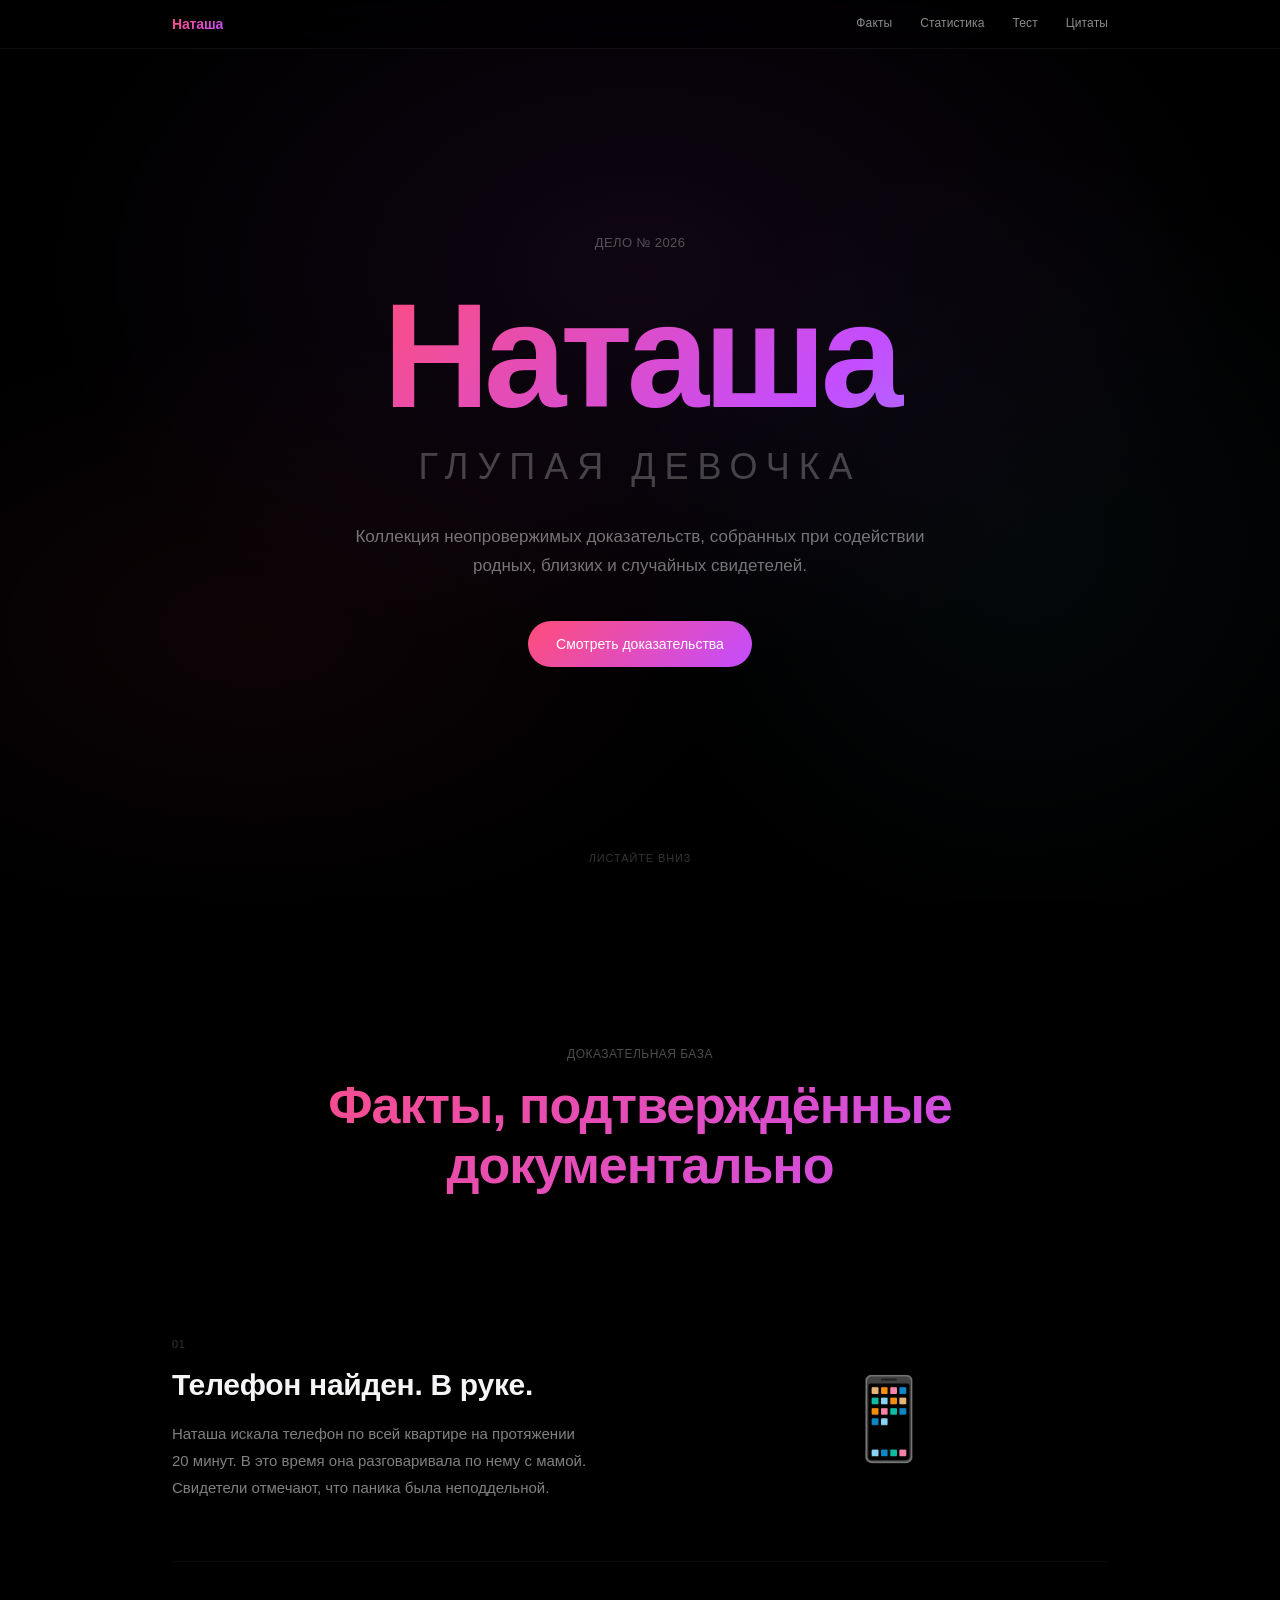
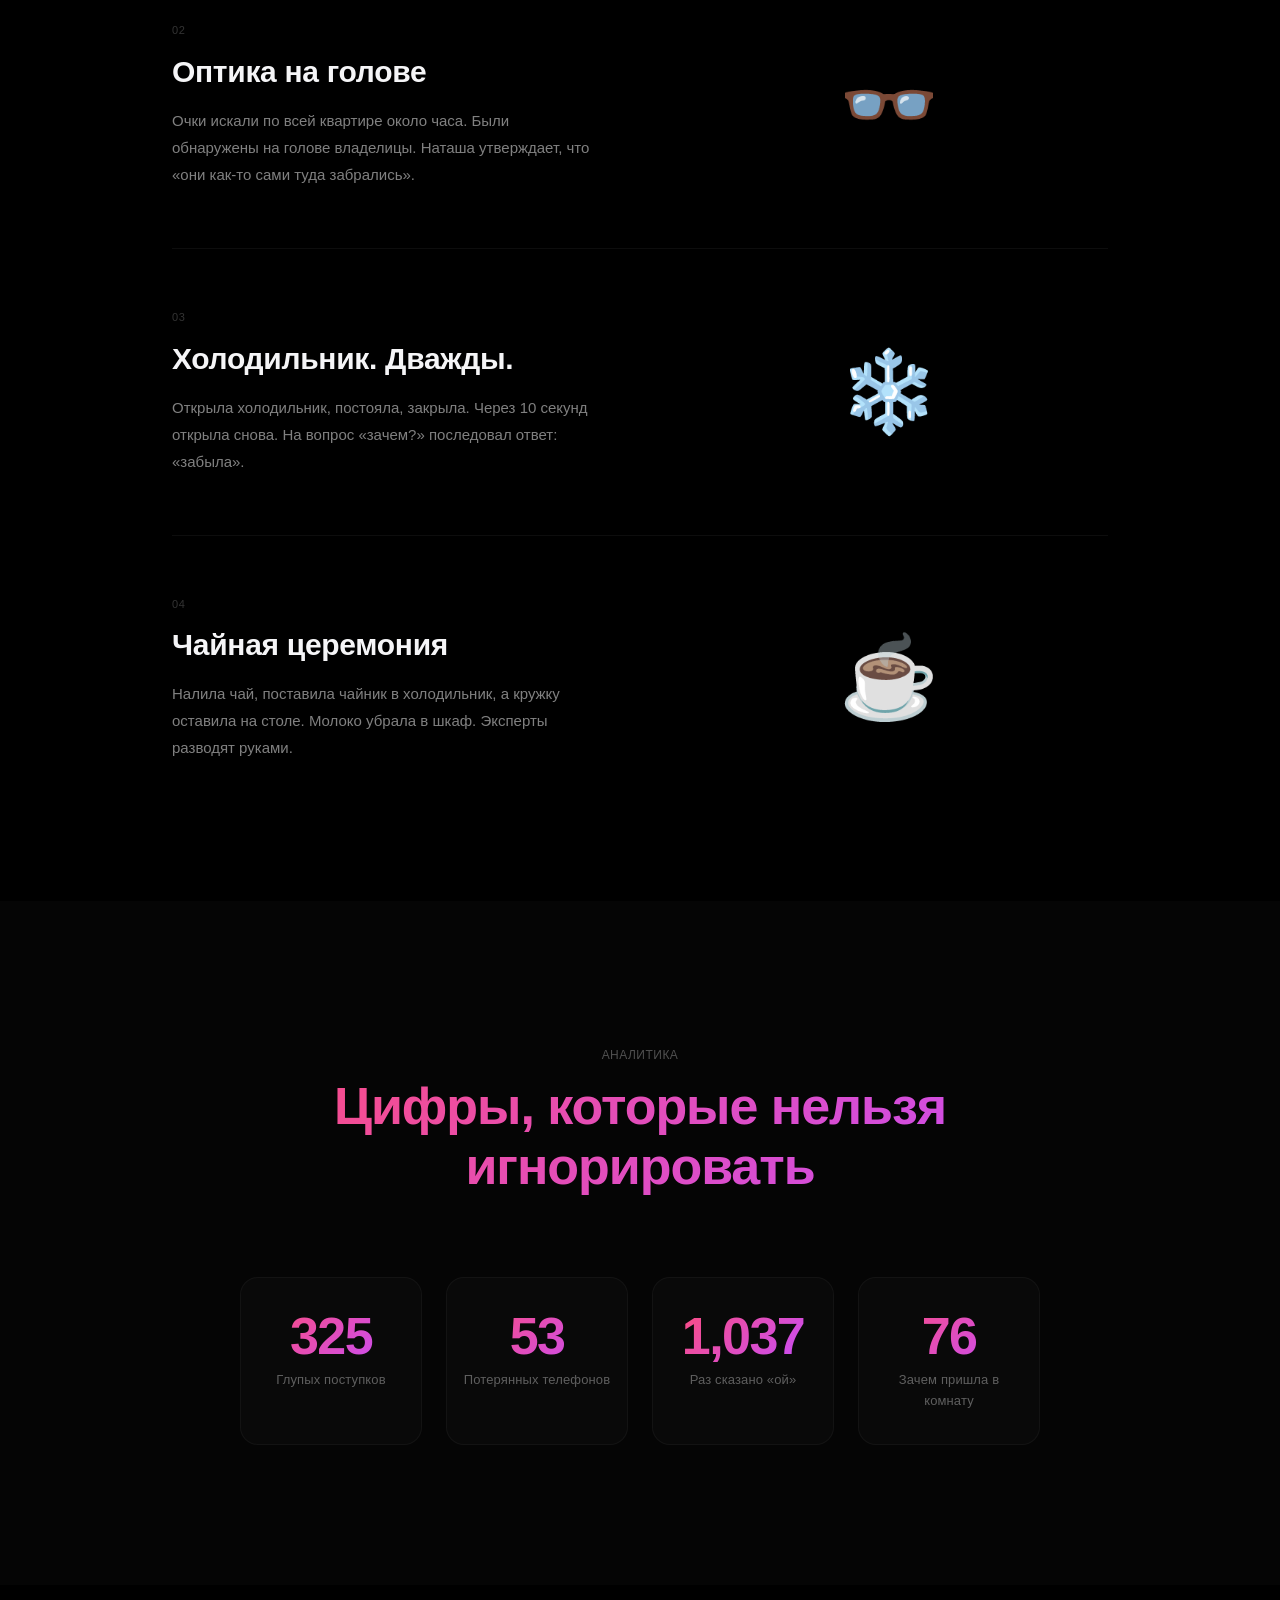
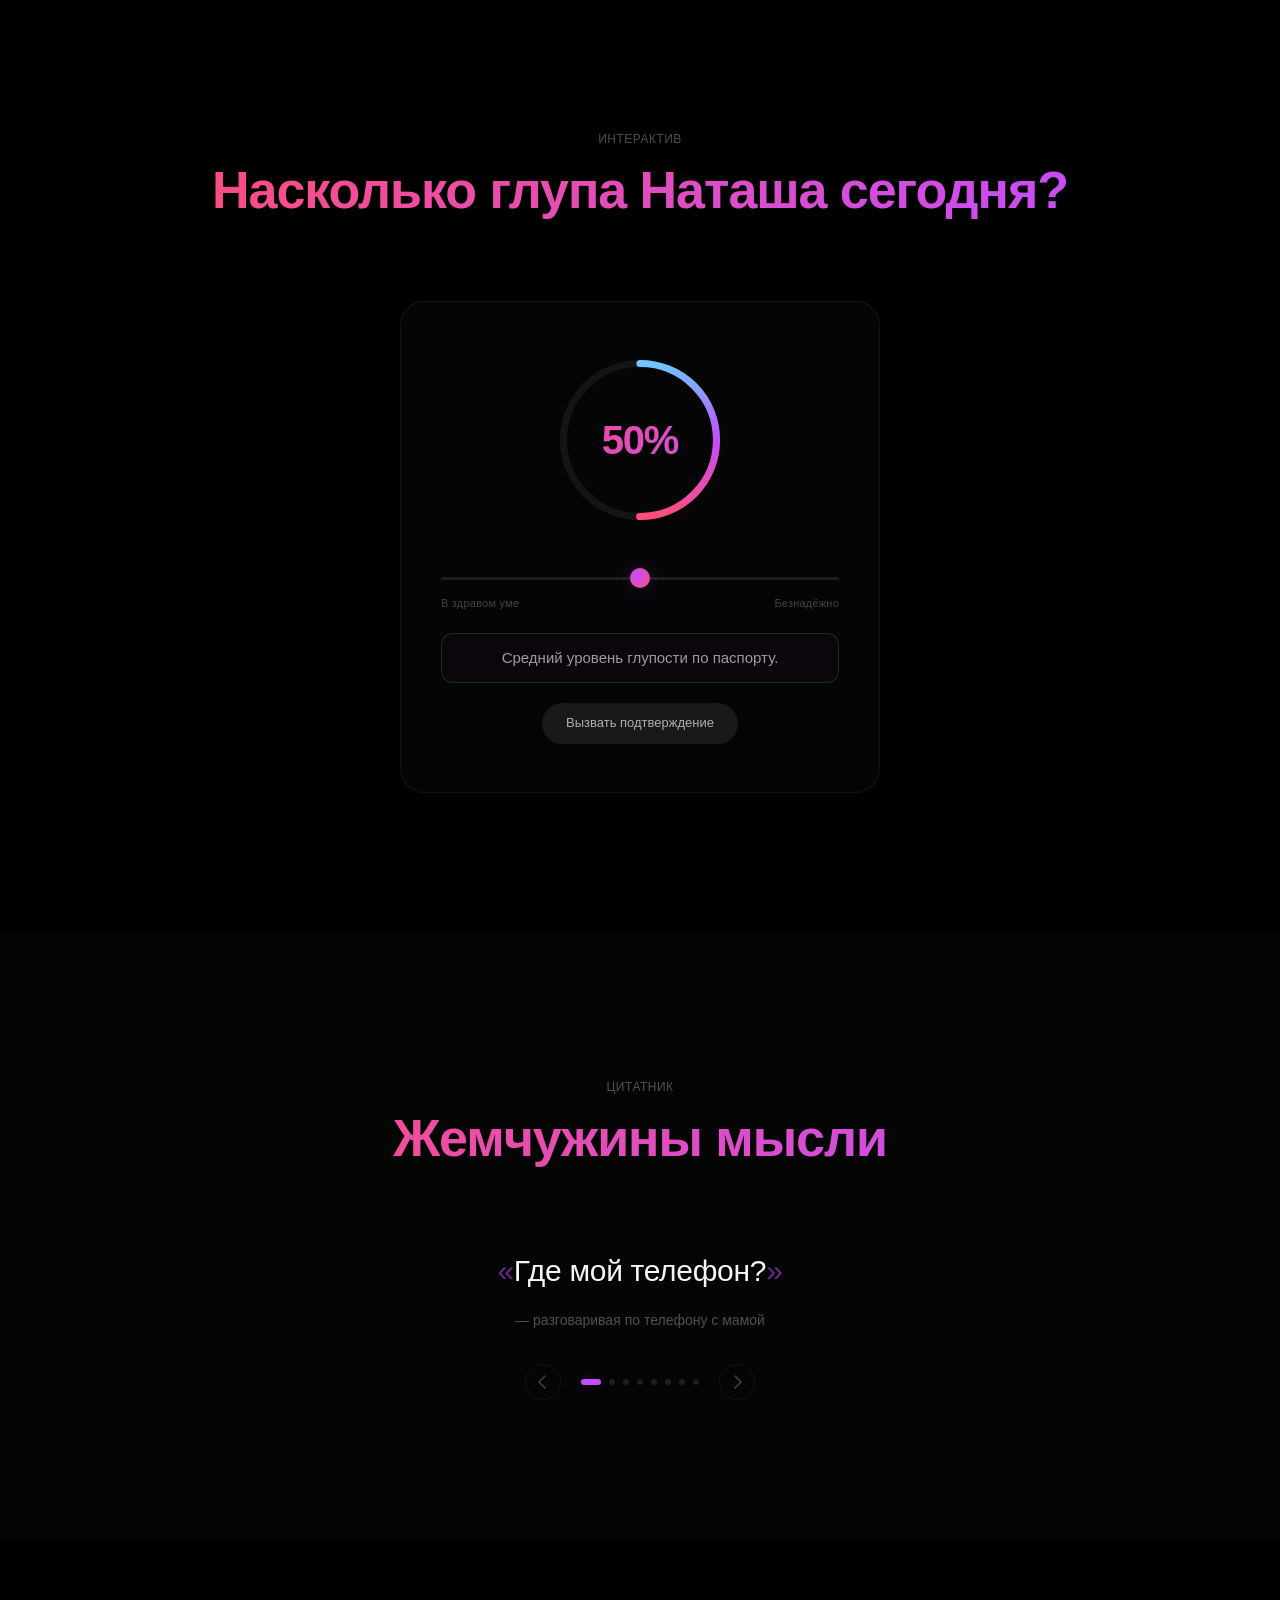
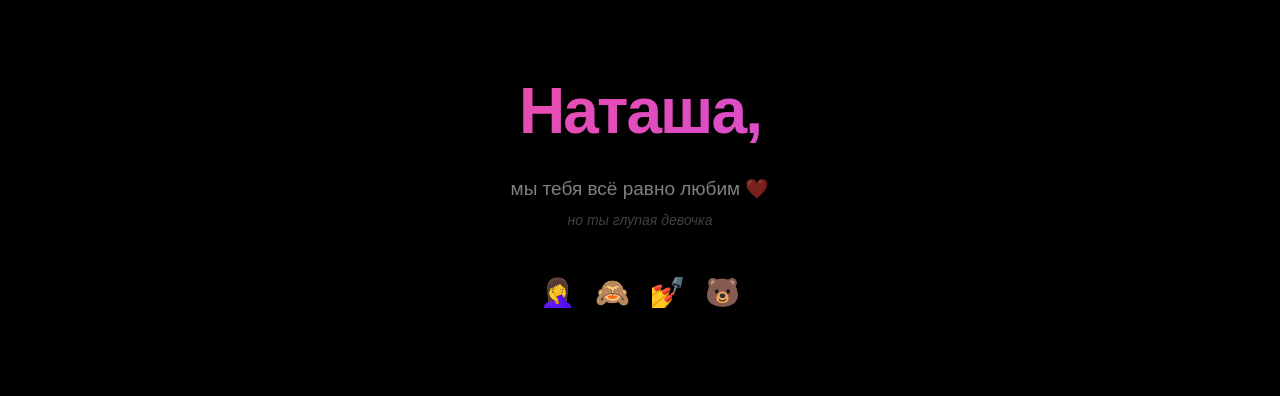
==== commit 4b1dd0d5: "Apple-grade redesign: clean minimal layout, smooth animations, premium typography" ====
--- a/index.html
+++ b/index.html
@@ -8,216 +8,184 @@
 </head>
 <body>
 
-  <!-- Preloader -->
-  <div id="preloader">
-    <div class="loader-text" data-text="Наташа...">Наташа...</div>
-    <div class="loader-bar"><div class="loader-fill"></div></div>
-  </div>
+  <!-- Navigation -->
+  <nav class="nav">
+    <div class="nav-inner">
+      <span class="nav-logo">Наташа</span>
+      <div class="nav-links">
+        <a href="#evidence">Факты</a>
+        <a href="#stats">Статистика</a>
+        <a href="#meter">Тест</a>
+        <a href="#quotes">Цитаты</a>
+      </div>
+    </div>
+  </nav>
 
   <!-- Hero -->
-  <section id="hero">
-    <canvas id="particle-canvas"></canvas>
-    <div class="orb" id="orb1"></div>
-    <div class="orb" id="orb2"></div>
-    <div class="orb" id="orb3"></div>
+  <section class="hero" id="hero">
+    <div class="hero-bg"></div>
     <div class="hero-content">
-      <div class="badge">⚠️ Внимание</div>
-      <h1 class="hero-title glitch" data-text="НАТАША">НАТАША</h1>
-      <p class="hero-sub">глупая девочка</p>
-      <p class="hero-desc">Этот сайт — документальное подтверждение</p>
-      <button class="btn-primary" id="scrollBtn">↓ Смотреть доказательства</button>
+      <p class="hero-label">Дело № 2026</p>
+      <h1 class="hero-title">Наташа</h1>
+      <p class="hero-subtitle">глупая девочка</p>
+      <p class="hero-description">Коллекция неопровержимых доказательств, собранных при содействии родных, близких и случайных свидетелей.</p>
+      <a href="#evidence" class="hero-cta">Смотреть доказательства</a>
     </div>
-    <div class="scroll-hint">scroll ↓</div>
+    <div class="hero-scroll">Листайте вниз</div>
+  </section>
+
+  <!-- Evidence -->
+  <section class="section" id="evidence">
+    <div class="section-header reveal">
+      <span class="section-badge">Доказательная база</span>
+      <h2 class="section-title">Факты, подтверждённые документально</h2>
+    </div>
+
+    <div class="feature reveal">
+      <div class="feature-text">
+        <span class="feature-number">01</span>
+        <h3 class="feature-heading">Телефон найден. В руке.</h3>
+        <p class="feature-desc">Наташа искала телефон по всей квартире на протяжении 20 минут. В это время она разговаривала по нему с мамой. Свидетели отмечают, что паника была неподдельной.</p>
+      </div>
+      <div class="feature-visual">
+        <div class="feature-emoji">📱</div>
+      </div>
+    </div>
+
+    <div class="feature reveal">
+      <div class="feature-text">
+        <span class="feature-number">02</span>
+        <h3 class="feature-heading">Оптика на голове</h3>
+        <p class="feature-desc">Очки искали по всей квартире около часа. Были обнаружены на голове владелицы. Наташа утверждает, что «они как-то сами туда забрались».</p>
+      </div>
+      <div class="feature-visual">
+        <div class="feature-emoji">👓</div>
+      </div>
+    </div>
+
+    <div class="feature reveal">
+      <div class="feature-text">
+        <span class="feature-number">03</span>
+        <h3 class="feature-heading">Холодильник. Дважды.</h3>
+        <p class="feature-desc">Открыла холодильник, постояла, закрыла. Через 10 секунд открыла снова. На вопрос «зачем?» последовал ответ: «забыла».</p>
+      </div>
+      <div class="feature-visual">
+        <div class="feature-emoji">❄️</div>
+      </div>
+    </div>
+
+    <div class="feature reveal">
+      <div class="feature-text">
+        <span class="feature-number">04</span>
+        <h3 class="feature-heading">Чайная церемония</h3>
+        <p class="feature-desc">Налила чай, поставила чайник в холодильник, а кружку оставила на столе. Молоко убрала в шкаф. Эксперты разводят руками.</p>
+      </div>
+      <div class="feature-visual">
+        <div class="feature-emoji">☕</div>
+      </div>
+    </div>
   </section>
 
   <!-- Stats -->
-  <section id="stats">
-    <div class="section-header">
-      <span class="section-tag">Статистика</span>
-      <h2>Цифры не врут</h2>
+  <section class="section section-dark" id="stats">
+    <div class="section-header reveal">
+      <span class="section-badge">Аналитика</span>
+      <h2 class="section-title">Цифры, которые нельзя игнорировать</h2>
     </div>
     <div class="stats-grid">
-      <div class="stat-card" data-delay="0">
-        <div class="stat-icon">🤦</div>
-        <div class="stat-number"><span class="count-up" data-target="420">0</span></div>
+      <div class="stat reveal">
+        <div class="stat-value"><span class="count-up" data-target="420">0</span></div>
         <div class="stat-label">Глупых поступков</div>
       </div>
-      <div class="stat-card" data-delay="150">
-        <div class="stat-icon">📱</div>
-        <div class="stat-number"><span class="count-up" data-target="69">0</span></div>
+      <div class="stat reveal">
+        <div class="stat-value"><span class="count-up" data-target="69">0</span></div>
         <div class="stat-label">Потерянных телефонов</div>
       </div>
-      <div class="stat-card" data-delay="300">
-        <div class="stat-icon">🙃</div>
-        <div class="stat-number"><span class="count-up" data-target="1337">0</span></div>
-        <div class="stat-label">Раз сказала "ой"</div>
+      <div class="stat reveal">
+        <div class="stat-value"><span class="count-up" data-target="1337">0</span></div>
+        <div class="stat-label">Раз сказано «ой»</div>
       </div>
-      <div class="stat-card" data-delay="450">
-        <div class="stat-icon">🚪</div>
-        <div class="stat-number"><span class="count-up" data-target="99">0</span></div>
+      <div class="stat reveal">
+        <div class="stat-value"><span class="count-up" data-target="99">0</span></div>
         <div class="stat-label">Зачем пришла в комнату</div>
       </div>
     </div>
   </section>
 
-  <!-- Evidence -->
-  <section id="evidence">
-    <div class="section-header">
-      <span class="section-tag">Доказательства</span>
-      <h2>Факты — упрямая вещь</h2>
+  <!-- Meter -->
+  <section class="section" id="meter">
+    <div class="section-header reveal">
+      <span class="section-badge">Интерактив</span>
+      <h2 class="section-title">Насколько глупа Наташа сегодня?</h2>
     </div>
-    <div class="cards-grid">
-      <div class="card-reveal" data-delay="0">
-        <div class="evidence-card">
-          <div class="card-front">
-            <div class="card-emoji">🔍</div>
-            <h3>Искала телефон</h3>
-            <p class="card-hint">Нажми, чтобы узнать</p>
-          </div>
-          <div class="card-back">
-            <p>Искала телефон по дому 20 минут. Разговаривала по нему с мамой.</p>
+    <div class="meter-wrap reveal">
+      <div class="meter-card">
+        <div class="meter-gauge">
+          <div class="meter-ring">
+            <svg viewBox="0 0 200 200" class="meter-svg">
+              <defs>
+                <linearGradient id="meterGrad" x1="0%" y1="0%" x2="100%" y2="0%">
+                  <stop offset="0%" stop-color="#ff4d7a"/>
+                  <stop offset="50%" stop-color="#c44dff"/>
+                  <stop offset="100%" stop-color="#6ec6ff"/>
+                </linearGradient>
+              </defs>
+              <circle cx="100" cy="100" r="85" fill="none" stroke="rgba(255,255,255,0.06)" stroke-width="8"/>
+              <circle id="meterArc" cx="100" cy="100" r="85" fill="none" stroke="url(#meterGrad)" stroke-width="8" stroke-linecap="round" stroke-dasharray="534" stroke-dashoffset="534" transform="rotate(-90 100 100)"/>
+            </svg>
+            <div class="meter-value" id="meterValue">50%</div>
           </div>
         </div>
-      </div>
-      <div class="card-reveal" data-delay="100">
-        <div class="evidence-card">
-          <div class="card-front">
-            <div class="card-emoji">👓</div>
-            <h3>Очки на голове</h3>
-            <p class="card-hint">Нажми, чтобы узнать</p>
-          </div>
-          <div class="card-back">
-            <p>Искала очки по всей квартире. Они были на голове. Уже час.</p>
-          </div>
-        </div>
-      </div>
-      <div class="card-reveal" data-delay="200">
-        <div class="evidence-card">
-          <div class="card-front">
-            <div class="card-emoji">❄️</div>
-            <h3>Холодильник</h3>
-            <p class="card-hint">Нажми, чтобы узнать</p>
-          </div>
-          <div class="card-back">
-            <p>Открыла холодильник, посмотрела внутрь, закрыла. Открыла снова. Забыла что хотела.</p>
-          </div>
-        </div>
-      </div>
-      <div class="card-reveal" data-delay="300">
-        <div class="evidence-card">
-          <div class="card-front">
-            <div class="card-emoji">🚶</div>
-            <h3>Не туда зашла</h3>
-            <p class="card-hint">Нажми, чтобы узнать</p>
-          </div>
-          <div class="card-back">
-            <p>Зашла в квартиру соседей. Удивилась, что "ремонт сделали". Этажом ошиблась.</p>
-          </div>
-        </div>
-      </div>
-      <div class="card-reveal" data-delay="400">
-        <div class="evidence-card">
-          <div class="card-front">
-            <div class="card-emoji">☕</div>
-            <h3>Чай без кружки</h3>
-            <p class="card-hint">Нажми, чтобы узнать</p>
-          </div>
-          <div class="card-back">
-            <p>Налила чай, поставила чайник в холодильник. Кружку оставила на столе.</p>
-          </div>
-        </div>
-      </div>
-      <div class="card-reveal" data-delay="500">
-        <div class="evidence-card">
-          <div class="card-front">
-            <div class="card-emoji">🗝️</div>
-            <h3>Ключи в замке</h3>
-            <p class="card-hint">Нажми, чтобы узнать</p>
-          </div>
-          <div class="card-back">
-            <p>Искала ключи 40 минут. Они торчали снаружи в замке зажигания.</p>
-          </div>
-        </div>
-      </div>
-    </div>
-  </section>
-
-  <!-- Meter / Quiz -->
-  <section id="meter">
-    <div class="section-header">
-      <span class="section-tag">Тест</span>
-      <h2>Насколько глупа Наташа сегодня?</h2>
-    </div>
-    <div class="meter-container">
-      <div class="meter-card">
-        <div class="gauge">
-          <svg viewBox="0 0 200 110" class="gauge-svg">
-            <defs>
-              <linearGradient id="gaugeGrad" x1="0%" y1="0%" x2="100%" y2="0%">
-                <stop offset="0%" stop-color="#ff6b9d" />
-                <stop offset="50%" stop-color="#c44dff" />
-                <stop offset="100%" stop-color="#6ec6ff" />
-              </linearGradient>
-            </defs>
-            <path d="M 20 100 A 80 80 0 0 1 180 100" fill="none" stroke="rgba(255,255,255,0.06)" stroke-width="18" stroke-linecap="round"/>
-            <path id="gauge-arc" d="M 20 100 A 80 80 0 0 1 180 100" fill="none" stroke="url(#gaugeGrad)" stroke-width="18" stroke-linecap="round" stroke-dasharray="230 230" stroke-dashoffset="230"/>
-            <circle id="gauge-pin" cx="20" cy="100" r="6" fill="#c44dff">
-              <animate attributeName="r" values="6;8;6" dur="2s" repeatCount="indefinite"/>
-            </circle>
-          </svg>
-          <div class="gauge-value" id="gaugeValue">0%</div>
-        </div>
-        <div class="meter-controls">
-          <input type="range" id="stupiditySlider" min="0" max="100" value="50">
-          <div class="slider-labels">
-            <span>Всё в порядке</span>
+        <div class="meter-ctrl">
+          <input type="range" id="meterSlider" min="0" max="100" value="50" class="meter-slider">
+          <div class="meter-labels">
+            <span>В здравом уме</span>
             <span>Безнадёжно</span>
           </div>
         </div>
-        <div class="meter-result" id="meterResult">
-          🧠 Средний уровень глупости
-        </div>
-        <button class="btn-primary btn-small" id="confettiBtn">🎉 Запустить подтверждение</button>
+        <div class="meter-status" id="meterStatus">Средний уровень глупости</div>
+        <button class="btn" id="confettiBtn">Вызвать подтверждение</button>
       </div>
     </div>
   </section>
 
   <!-- Quotes -->
-  <section id="quotes">
-    <div class="section-header">
-      <span class="section-tag">Цитаты</span>
-      <h2>Жемчужины мысли</h2>
+  <section class="section section-dark" id="quotes">
+    <div class="section-header reveal">
+      <span class="section-badge">Цитатник</span>
+      <h2 class="section-title">Жемчужины мысли</h2>
     </div>
-    <div class="quote-container">
-      <div class="quote-display" id="quoteDisplay">
-        <p class="quote-text" id="quoteText"></p>
-        <p class="quote-context" id="quoteContext"></p>
+    <div class="quotes reveal">
+      <div class="quote-text" id="quoteText"></div>
+      <div class="quote-context" id="quoteContext"></div>
+      <div class="quote-nav">
+        <button class="quote-arrow" id="quotePrev">
+          <svg width="20" height="20" viewBox="0 0 20 20" fill="none"><path d="M12 4L6 10L12 16" stroke="currentColor" stroke-width="1.5" stroke-linecap="round" stroke-linejoin="round"/></svg>
+        </button>
+        <div class="quote-dots" id="quoteDots"></div>
+        <button class="quote-arrow" id="quoteNext">
+          <svg width="20" height="20" viewBox="0 0 20 20" fill="none"><path d="M8 4L14 10L8 16" stroke="currentColor" stroke-width="1.5" stroke-linecap="round" stroke-linejoin="round"/></svg>
+        </button>
       </div>
-      <div class="quote-nav">
-        <button class="quote-btn" id="quotePrev">←</button>
-        <button class="quote-btn" id="quoteNext">→</button>
-      </div>
-    </div>
-    <div class="quote-dots" id="quoteDots"></div>
-  </section>
-
-  <!-- CTA Footer -->
-  <section id="footer-cta">
-    <div class="footer-glow"></div>
-    <h2 class="footer-title">Наташа,</h2>
-    <p class="footer-text">мы тебя всё равно любим ❤️</p>
-    <p class="footer-sub">но ты глупая девочка</p>
-    <div class="footer-badges">
-      <span>🤦‍♀️</span>
-      <span>🙈</span>
-      <span>💅</span>
-      <span>🐻</span>
     </div>
   </section>
 
-  <!-- Confetti canvas -->
-  <canvas id="confetti-canvas"></canvas>
+  <!-- Footer -->
+  <footer class="footer">
+    <div class="footer-content">
+      <h2 class="footer-title">Наташа,</h2>
+      <p class="footer-text">мы тебя всё равно любим ❤️</p>
+      <p class="footer-sub">но ты глупая девочка</p>
+      <div class="footer-icons">
+        <span>🤦‍♀️</span>
+        <span>🙈</span>
+        <span>💅</span>
+        <span>🐻</span>
+      </div>
+    </div>
+  </footer>
 
+  <canvas id="confetti"></canvas>
   <script src="js/app.js"></script>
 </body>
 </html>
--- a/css/style.css
+++ b/css/style.css
@@ -1,401 +1,278 @@
-/* ========== RESET & BASE ========== */
-@import url('https://fonts.googleapis.com/css2?family=Inter:wght@300;400;600;700;900&display=swap');
-
+/* ============================================
+   Наташа — глупая девочка
+   Apple-grade design
+   ============================================ */
+
+/* ---------- Reset ---------- */
 *, *::before, *::after {
   margin: 0;
   padding: 0;
   box-sizing: border-box;
 }
 
-:root {
-  --bg: #08080e;
-  --surface: rgba(255,255,255,0.03);
-  --border: rgba(255,255,255,0.06);
-  --text: #f0eef5;
-  --text-dim: rgba(255,255,255,0.35);
-  --accent1: #ff6b9d;
-  --accent2: #c44dff;
-  --accent3: #6ec6ff;
-  --radius: 16px;
-  --radius-sm: 10px;
-}
-
 html {
   scroll-behavior: smooth;
-  font-size: 16px;
+  -webkit-font-smoothing: antialiased;
+  -moz-osx-font-smoothing: grayscale;
+  text-rendering: optimizeLegibility;
 }
 
 body {
-  font-family: 'Inter', -apple-system, sans-serif;
-  background: var(--bg);
-  color: var(--text);
+  font-family: -apple-system, BlinkMacSystemFont, 'SF Pro Display', 'SF Pro Text', 'Helvetica Neue', sans-serif;
+  background: #000;
+  color: #f5f5f7;
+  line-height: 1.6;
   overflow-x: hidden;
-  line-height: 1.6;
-  -webkit-font-smoothing: antialiased;
 }
 
 ::selection {
-  background: rgba(196, 77, 255, 0.4);
+  background: rgba(196, 77, 255, 0.35);
   color: #fff;
 }
 
-/* ========== PRELOADER ========== */
-#preloader {
+img, svg {
+  display: block;
+  max-width: 100%;
+}
+
+a {
+  color: inherit;
+  text-decoration: none;
+}
+
+button {
+  font: inherit;
+  cursor: pointer;
+  border: none;
+  background: none;
+  color: inherit;
+}
+
+/* ---------- Navigation ---------- */
+.nav {
   position: fixed;
-  inset: 0;
-  z-index: 9999;
-  background: var(--bg);
-  display: flex;
-  flex-direction: column;
-  align-items: center;
-  justify-content: center;
-  transition: opacity 0.8s ease, visibility 0.8s ease;
-}
-
-#preloader.hidden {
-  opacity: 0;
-  visibility: hidden;
-  pointer-events: none;
-}
-
-.loader-text {
-  font-size: clamp(2rem, 6vw, 4rem);
-  font-weight: 900;
-  background: linear-gradient(135deg, var(--accent1), var(--accent2), var(--accent3));
+  top: 0;
+  left: 0;
+  right: 0;
+  z-index: 100;
+  backdrop-filter: blur(20px) saturate(180%);
+  -webkit-backdrop-filter: blur(20px) saturate(180%);
+  background: rgba(0,0,0,0.6);
+  border-bottom: 1px solid rgba(255,255,255,0.06);
+}
+
+.nav-inner {
+  max-width: 980px;
+  margin: 0 auto;
+  padding: 0 22px;
+  height: 48px;
+  display: flex;
+  align-items: center;
+  justify-content: space-between;
+}
+
+.nav-logo {
+  font-size: 14px;
+  font-weight: 600;
+  letter-spacing: -0.01em;
+  background: linear-gradient(135deg, #ff4d7a, #c44dff);
   -webkit-background-clip: text;
   background-clip: text;
   color: transparent;
-  background-size: 300% 300%;
-  animation: gradShift 2s ease infinite;
-  margin-bottom: 2rem;
-}
-
-.loader-bar {
-  width: 200px;
-  height: 3px;
-  background: rgba(255,255,255,0.08);
-  border-radius: 3px;
-  overflow: hidden;
-}
-
-.loader-fill {
-  height: 100%;
-  width: 0%;
-  background: linear-gradient(90deg, var(--accent1), var(--accent2), var(--accent3));
-  border-radius: 3px;
-  animation: loaderAnim 1.8s ease forwards;
-  background-size: 200% 100%;
-}
-
-@keyframes loaderAnim {
-  0% { width: 0%; }
-  50% { width: 70%; }
-  100% { width: 100%; }
-}
-
-/* ========== HERO ========== */
-#hero {
+}
+
+.nav-links {
+  display: flex;
+  gap: 28px;
+}
+
+.nav-links a {
+  font-size: 12px;
+  font-weight: 400;
+  color: rgba(255,255,255,0.55);
+  letter-spacing: 0.01em;
+  transition: color 0.2s;
+}
+
+.nav-links a:hover {
+  color: rgba(255,255,255,0.85);
+}
+
+@media (max-width: 600px) {
+  .nav-links {
+    display: none;
+  }
+}
+
+/* ---------- Hero ---------- */
+.hero {
   position: relative;
   min-height: 100vh;
   display: flex;
   align-items: center;
   justify-content: center;
+  text-align: center;
   overflow: hidden;
-}
-
-#particle-canvas {
+  padding: 0 24px;
+}
+
+.hero-bg {
   position: absolute;
   inset: 0;
-  z-index: 0;
-}
-
-.orb {
-  position: absolute;
-  border-radius: 50%;
-  filter: blur(80px);
-  opacity: 0.3;
-  z-index: 0;
+  background:
+    radial-gradient(ellipse 600px 400px at 50% 30%, rgba(196,77,255,0.08), transparent),
+    radial-gradient(ellipse 500px 300px at 20% 70%, rgba(255,77,122,0.05), transparent),
+    radial-gradient(ellipse 400px 400px at 80% 60%, rgba(110,198,255,0.04), transparent);
   pointer-events: none;
-}
-
-#orb1 {
-  width: 500px;
-  height: 500px;
-  background: var(--accent1);
-  top: -10%;
-  left: -10%;
-  animation: orbFloat1 12s ease-in-out infinite;
-}
-
-#orb2 {
-  width: 400px;
-  height: 400px;
-  background: var(--accent2);
-  bottom: -10%;
-  right: -10%;
-  animation: orbFloat2 15s ease-in-out infinite;
-}
-
-#orb3 {
-  width: 300px;
-  height: 300px;
-  background: var(--accent3);
-  top: 50%;
-  left: 50%;
-  transform: translate(-50%, -50%);
-  animation: orbFloat3 10s ease-in-out infinite;
-}
-
-@keyframes orbFloat1 {
-  0%, 100% { transform: translate(0, 0) scale(1); }
-  33% { transform: translate(80px, 60px) scale(1.1); }
-  66% { transform: translate(-40px, -30px) scale(0.9); }
-}
-
-@keyframes orbFloat2 {
-  0%, 100% { transform: translate(0, 0) scale(1); }
-  33% { transform: translate(-60px, -80px) scale(1.15); }
-  66% { transform: translate(50px, 40px) scale(0.85); }
-}
-
-@keyframes orbFloat3 {
-  0%, 100% { transform: translate(-50%, -50%) scale(1); opacity: 0.2; }
-  50% { transform: translate(-50%, -50%) scale(1.4); opacity: 0.35; }
 }
 
 .hero-content {
   position: relative;
   z-index: 1;
-  text-align: center;
-  padding: 2rem;
-  animation: heroFadeIn 1.5s ease 0.5s both;
-}
-
-@keyframes heroFadeIn {
-  from { opacity: 0; transform: translateY(40px); }
-  to { opacity: 1; transform: translateY(0); }
-}
-
-.badge {
-  display: inline-block;
-  padding: 0.4rem 1rem;
-  background: rgba(255,107,157,0.12);
-  border: 1px solid rgba(255,107,157,0.25);
-  border-radius: 100px;
-  font-size: 0.8rem;
-  font-weight: 600;
-  color: var(--accent1);
-  letter-spacing: 0.05em;
-  margin-bottom: 1.5rem;
-  animation: badgePulse 3s ease-in-out infinite;
-}
-
-@keyframes badgePulse {
-  0%, 100% { box-shadow: 0 0 0 0 rgba(255,107,157,0); }
-  50% { box-shadow: 0 0 30px 0 rgba(255,107,157,0.15); }
+  max-width: 800px;
+}
+
+.hero-label {
+  font-size: 13px;
+  font-weight: 500;
+  letter-spacing: 0.03em;
+  text-transform: uppercase;
+  color: rgba(255,255,255,0.3);
+  margin-bottom: 28px;
 }
 
 .hero-title {
-  font-size: clamp(3.5rem, 16vw, 12rem);
-  font-weight: 900;
+  font-size: clamp(72px, 15vw, 148px);
+  font-weight: 700;
+  letter-spacing: -0.04em;
   line-height: 1;
-  letter-spacing: -0.04em;
-  background: linear-gradient(135deg, var(--accent1), var(--accent2), var(--accent3), var(--accent1));
-  background-size: 400% 400%;
-  -webkit-background-clip: text;
-  background-clip: text;
-  color: transparent;
-  animation: gradShift 4s ease infinite;
-  filter: drop-shadow(0 0 60px rgba(196,77,255,0.2));
-}
-
-@keyframes gradShift {
-  0%, 100% { background-position: 0% 50%; }
-  50% { background-position: 100% 50%; }
-}
-
-/* Glitch */
-.glitch {
-  position: relative;
-}
-
-.glitch::before,
-.glitch::after {
-  content: attr(data-text);
-  position: absolute;
-  inset: 0;
-  opacity: 0;
-}
-
-.glitch::before {
-  animation: glitch1 4s infinite;
-  clip-path: inset(20% 0 60% 0);
-  color: var(--accent1);
-}
-
-.glitch::after {
-  animation: glitch2 4s infinite;
-  clip-path: inset(60% 0 20% 0);
-  color: var(--accent3);
-}
-
-@keyframes glitch1 {
-  0%, 90%, 100% { transform: translate(0); opacity: 0; }
-  92% { transform: translate(-3px, 2px); opacity: 0.5; }
-  94% { transform: translate(3px, -1px); opacity: 0.3; }
-  96% { transform: translate(-1px, 3px); opacity: 0.4; }
-}
-
-@keyframes glitch2 {
-  0%, 90%, 100% { transform: translate(0); opacity: 0; }
-  92% { transform: translate(2px, -2px); opacity: 0.4; }
-  95% { transform: translate(-4px, 1px); opacity: 0.3; }
-  97% { transform: translate(1px, -3px); opacity: 0.5; }
-}
-
-.hero-sub {
-  margin-top: 0.5rem;
-  font-size: clamp(1.2rem, 4vw, 3rem);
-  font-weight: 300;
-  color: var(--text-dim);
-  letter-spacing: 0.2em;
-  text-transform: uppercase;
-}
-
-.hero-desc {
-  margin-top: 1rem;
-  font-size: 0.95rem;
-  color: var(--text-dim);
-  font-weight: 300;
-}
-
-.btn-primary {
-  display: inline-block;
-  margin-top: 2rem;
-  padding: 0.9rem 2.5rem;
-  border: none;
-  border-radius: 100px;
-  background: linear-gradient(135deg, var(--accent1), var(--accent2));
-  color: #fff;
-  font-family: inherit;
-  font-size: 0.95rem;
-  font-weight: 600;
-  cursor: pointer;
-  transition: transform 0.3s ease, box-shadow 0.3s ease;
-  position: relative;
-  overflow: hidden;
-}
-
-.btn-primary::before {
-  content: '';
-  position: absolute;
-  inset: 0;
-  background: linear-gradient(135deg, var(--accent2), var(--accent3));
-  opacity: 0;
-  transition: opacity 0.3s ease;
-}
-
-.btn-primary:hover {
-  transform: translateY(-2px) scale(1.02);
-  box-shadow: 0 12px 40px rgba(196,77,255,0.35);
-}
-
-.btn-primary:hover::before {
-  opacity: 1;
-}
-
-.btn-primary:active {
-  transform: translateY(0) scale(0.98);
-}
-
-.btn-primary span {
-  position: relative;
-  z-index: 1;
-}
-
-.btn-small {
-  padding: 0.7rem 1.8rem;
-  font-size: 0.85rem;
-  margin-top: 1.2rem;
-}
-
-.scroll-hint {
-  position: absolute;
-  bottom: 2rem;
-  left: 50%;
-  transform: translateX(-50%);
-  color: var(--text-dim);
-  font-size: 0.75rem;
-  letter-spacing: 0.15em;
-  text-transform: uppercase;
-  animation: scrollBounce 2s ease-in-out infinite;
-  z-index: 1;
-}
-
-@keyframes scrollBounce {
-  0%, 100% { transform: translateX(-50%) translateY(0); }
-  50% { transform: translateX(-50%) translateY(8px); }
-}
-
-/* ========== SECTIONS COMMON ========== */
-section {
-  padding: 6rem 3rem;
-  max-width: 1400px;
-  margin: 0 auto;
-  position: relative;
-}
-
-@media (max-width: 768px) {
-  section {
-    padding: 3rem 1.2rem;
-  }
-}
-
-#hero {
-  max-width: 100%;
-  padding: 0;
-}
-
-#footer-cta {
-  max-width: 100%;
-}
-
-.section-header {
-  text-align: center;
-  margin-bottom: 3.5rem;
-}
-
-.section-tag {
-  display: inline-block;
-  padding: 0.3rem 1rem;
-  background: rgba(255,255,255,0.04);
-  border: 1px solid var(--border);
-  border-radius: 100px;
-  font-size: 0.75rem;
-  font-weight: 600;
-  color: var(--text-dim);
-  letter-spacing: 0.1em;
-  text-transform: uppercase;
-  margin-bottom: 1rem;
-}
-
-.section-header h2 {
-  font-size: clamp(1.8rem, 5vw, 3rem);
-  font-weight: 700;
-  letter-spacing: -0.02em;
-  background: linear-gradient(135deg, var(--accent1), var(--accent3));
+  background: linear-gradient(135deg, #ff4d7a 0%, #c44dff 40%, #6ec6ff 80%);
   -webkit-background-clip: text;
   background-clip: text;
   color: transparent;
   background-size: 200% 200%;
-  animation: gradShift 6s ease infinite;
-}
-
-/* Reveal animation */
+  animation: heroGrad 6s ease infinite;
+  margin-bottom: 8px;
+}
+
+@keyframes heroGrad {
+  0%, 100% { background-position: 0% 50%; }
+  50% { background-position: 100% 50%; }
+}
+
+.hero-subtitle {
+  font-size: clamp(20px, 3.5vw, 36px);
+  font-weight: 350;
+  letter-spacing: 0.25em;
+  text-transform: uppercase;
+  color: rgba(255,255,255,0.25);
+  margin-bottom: 28px;
+}
+
+.hero-description {
+  font-size: 17px;
+  font-weight: 400;
+  color: rgba(255,255,255,0.45);
+  max-width: 580px;
+  margin: 0 auto 40px;
+  line-height: 1.7;
+}
+
+.hero-cta {
+  display: inline-flex;
+  align-items: center;
+  gap: 8px;
+  padding: 12px 28px;
+  border-radius: 980px;
+  font-size: 14px;
+  font-weight: 500;
+  background: linear-gradient(135deg, #ff4d7a, #c44dff);
+  color: #fff;
+  transition: transform 0.3s, box-shadow 0.3s;
+}
+
+.hero-cta:hover {
+  transform: scale(1.04);
+  box-shadow: 0 12px 40px rgba(196,77,255,0.3);
+}
+
+.hero-cta:active {
+  transform: scale(0.97);
+}
+
+.hero-scroll {
+  position: absolute;
+  bottom: 32px;
+  left: 50%;
+  transform: translateX(-50%);
+  font-size: 11px;
+  font-weight: 400;
+  letter-spacing: 0.08em;
+  text-transform: uppercase;
+  color: rgba(255,255,255,0.2);
+  animation: scrollPulse 3s ease-in-out infinite;
+}
+
+@keyframes scrollPulse {
+  0%, 100% { transform: translateX(-50%) translateY(0); opacity: 0.4; }
+  50% { transform: translateX(-50%) translateY(6px); opacity: 0.7; }
+}
+
+/* ---------- Sections ---------- */
+.section {
+  max-width: 980px;
+  margin: 0 auto;
+  padding: 140px 22px;
+}
+
+.section-dark {
+  background: rgba(255,255,255,0.02);
+  max-width: 100%;
+  padding-left: calc((100% - 980px) / 2 + 22px);
+  padding-right: calc((100% - 980px) / 2 + 22px);
+}
+
+@media (max-width: 1040px) {
+  .section-dark {
+    padding-left: 22px;
+    padding-right: 22px;
+  }
+  .section {
+    padding: 100px 22px;
+  }
+}
+
+.section-header {
+  margin-bottom: 80px;
+  text-align: center;
+}
+
+.section-badge {
+  display: inline-block;
+  font-size: 12px;
+  font-weight: 500;
+  letter-spacing: 0.04em;
+  text-transform: uppercase;
+  color: rgba(255,255,255,0.3);
+  margin-bottom: 12px;
+}
+
+.section-title {
+  font-size: clamp(32px, 5vw, 52px);
+  font-weight: 700;
+  letter-spacing: -0.02em;
+  line-height: 1.15;
+  background: linear-gradient(135deg, #ff4d7a, #c44dff);
+  -webkit-background-clip: text;
+  background-clip: text;
+  color: transparent;
+}
+
+/* ---------- Reveal animation ---------- */
 .reveal {
   opacity: 0;
-  transform: translateY(40px);
-  transition: opacity 0.8s ease, transform 0.8s ease;
+  transform: translateY(48px);
+  transition: opacity 0.8s cubic-bezier(0.25, 0.1, 0.05, 1), transform 0.8s cubic-bezier(0.25, 0.1, 0.05, 1);
 }
 
 .reveal.visible {
@@ -403,472 +280,410 @@
   transform: translateY(0);
 }
 
-/* ========== STATS ========== */
-#stats {
-  padding-top: 3rem;
-}
-
+/* ---------- Features ---------- */
+.feature {
+  display: grid;
+  grid-template-columns: 1fr 1fr;
+  gap: 60px;
+  align-items: center;
+  padding: 60px 0;
+  border-bottom: 1px solid rgba(255,255,255,0.05);
+}
+
+.feature:first-of-type {
+  padding-top: 0;
+}
+
+.feature:last-of-type {
+  border-bottom: none;
+  padding-bottom: 0;
+}
+
+.feature-text {
+  padding-right: 20px;
+}
+
+.feature-number {
+  font-size: 11px;
+  font-weight: 500;
+  letter-spacing: 0.05em;
+  color: rgba(255,255,255,0.2);
+  margin-bottom: 12px;
+  display: block;
+}
+
+.feature-heading {
+  font-size: clamp(22px, 3vw, 30px);
+  font-weight: 600;
+  letter-spacing: -0.01em;
+  line-height: 1.3;
+  margin-bottom: 16px;
+  color: #f5f5f7;
+}
+
+.feature-desc {
+  font-size: 15px;
+  font-weight: 400;
+  line-height: 1.8;
+  color: rgba(255,255,255,0.5);
+}
+
+.feature-visual {
+  display: flex;
+  align-items: center;
+  justify-content: center;
+}
+
+.feature-emoji {
+  font-size: 80px;
+  line-height: 1;
+  filter: grayscale(0.1);
+  transition: transform 0.4s ease;
+}
+
+.feature:hover .feature-emoji {
+  transform: scale(1.08);
+}
+
+@media (max-width: 700px) {
+  .feature {
+    grid-template-columns: 1fr;
+    gap: 32px;
+    padding: 40px 0;
+  }
+  .feature-text {
+    padding-right: 0;
+  }
+  .feature-emoji {
+    font-size: 60px;
+  }
+}
+
+/* ---------- Stats ---------- */
 .stats-grid {
   display: grid;
-  grid-template-columns: repeat(auto-fit, minmax(200px, 1fr));
-  gap: 1.5rem;
-}
-
-.stat-card {
-  background: var(--surface);
-  border: 1px solid var(--border);
-  border-radius: var(--radius);
-  padding: 2rem 1.5rem;
+  grid-template-columns: repeat(4, 1fr);
+  gap: 24px;
+  max-width: 800px;
+  margin: 0 auto;
+}
+
+@media (max-width: 700px) {
+  .stats-grid {
+    grid-template-columns: repeat(2, 1fr);
+    gap: 20px;
+  }
+}
+
+.stat {
   text-align: center;
-  backdrop-filter: blur(10px);
-  transition: transform 0.4s ease, border-color 0.4s ease, box-shadow 0.4s ease;
-  opacity: 0;
-  transform: translateY(30px);
-}
-
-.stat-card.visible {
-  opacity: 1;
-  transform: translateY(0);
-}
-
-.stat-card:hover {
-  transform: translateY(-6px);
-  border-color: rgba(196,77,255,0.2);
-  box-shadow: 0 16px 60px rgba(196,77,255,0.08);
-}
-
-.stat-icon {
-  font-size: 2.5rem;
-  margin-bottom: 0.8rem;
-}
-
-.stat-number {
-  font-size: clamp(2rem, 5vw, 3.5rem);
-  font-weight: 900;
-  background: linear-gradient(135deg, var(--accent1), var(--accent2));
+  padding: 32px 16px;
+  border-radius: 18px;
+  background: rgba(255,255,255,0.02);
+  border: 1px solid rgba(255,255,255,0.04);
+  transition: border-color 0.3s, background 0.3s;
+}
+
+.stat:hover {
+  border-color: rgba(196,77,255,0.12);
+  background: rgba(196,77,255,0.03);
+}
+
+.stat-value {
+  font-size: clamp(36px, 5vw, 52px);
+  font-weight: 700;
+  letter-spacing: -0.03em;
+  line-height: 1;
+  background: linear-gradient(135deg, #ff4d7a, #c44dff);
   -webkit-background-clip: text;
   background-clip: text;
   color: transparent;
-  line-height: 1.2;
+  margin-bottom: 8px;
 }
 
 .stat-label {
-  margin-top: 0.5rem;
-  font-size: 0.85rem;
-  color: var(--text-dim);
-  font-weight: 400;
-}
-
-/* ========== EVIDENCE CARDS ========== */
-.cards-grid {
-  display: grid;
-  grid-template-columns: repeat(auto-fit, minmax(300px, 1fr));
-  gap: 1.5rem;
-  perspective: 1400px;
-}
-
-.card-reveal {
-  opacity: 0;
-  transform: translateY(40px);
-  transition: opacity 0.8s ease, transform 0.8s ease;
-}
-
-.card-reveal.visible {
-  opacity: 1;
-  transform: translateY(0);
-}
-
-.evidence-card {
+  font-size: 13px;
+  font-weight: 400;
+  color: rgba(255,255,255,0.35);
+  letter-spacing: 0.01em;
+}
+
+/* ---------- Meter ---------- */
+.meter-wrap {
+  display: flex;
+  justify-content: center;
+}
+
+.meter-card {
+  text-align: center;
+  max-width: 480px;
+  width: 100%;
+  padding: 48px 40px;
+  border-radius: 24px;
+  background: rgba(255,255,255,0.02);
+  border: 1px solid rgba(255,255,255,0.06);
+}
+
+.meter-gauge {
+  display: flex;
+  justify-content: center;
+  margin-bottom: 32px;
+}
+
+.meter-ring {
   position: relative;
-  height: 290px;
-  cursor: pointer;
-  border-radius: var(--radius);
-  transform-style: preserve-3d;
-  transition: transform 0.7s cubic-bezier(0.23, 1, 0.32, 1);
-  perspective: 1400px;
-}
-
-.evidence-card.flipped {
-  transform: rotateY(180deg);
-}
-
-.card-front,
-.card-back {
+  width: 180px;
+  height: 180px;
+}
+
+.meter-svg {
+  width: 100%;
+  height: 100%;
+}
+
+.meter-value {
   position: absolute;
   inset: 0;
-  backface-visibility: hidden;
-  -webkit-backface-visibility: hidden;
-  border-radius: var(--radius);
-  padding: 2rem;
-  display: flex;
-  flex-direction: column;
-  align-items: center;
-  justify-content: center;
-  text-align: center;
-  border: 1px solid var(--border);
-  background: var(--surface);
-  backdrop-filter: blur(12px);
-  transition: border-color 0.4s ease, box-shadow 0.4s ease;
-}
-
-.card-front:hover {
-  border-color: rgba(196,77,255,0.2);
-  box-shadow: 0 12px 50px rgba(196,77,255,0.08);
-}
-
-.card-back {
-  transform: rotateY(180deg);
-  background: linear-gradient(145deg, rgba(255,107,157,0.06), rgba(196,77,255,0.08));
-  border-color: rgba(196,77,255,0.2);
-}
-
-.card-back p {
-  font-size: 1.05rem;
-  line-height: 1.7;
-  color: var(--text);
-  max-width: 88%;
-}
-
-.card-emoji {
-  font-size: 3.2rem;
-  margin-bottom: 1rem;
-  filter: grayscale(0.2);
-  transition: transform 0.3s ease, filter 0.3s ease;
-}
-
-.evidence-card:not(.flipped) .card-front:hover .card-emoji {
-  transform: scale(1.2);
-  filter: grayscale(0);
-}
-
-.card-front h3 {
-  font-size: 1.2rem;
+  display: flex;
+  align-items: center;
+  justify-content: center;
+  font-size: 40px;
   font-weight: 700;
-  margin-bottom: 0.4rem;
-}
-
-.card-hint {
-  font-size: 0.75rem;
-  color: var(--text-dim);
-  margin-top: 0.6rem;
-  animation: hintPulse 2s ease-in-out infinite;
-}
-
-@keyframes hintPulse {
-  0%, 100% { opacity: 0.35; }
-  50% { opacity: 0.9; }
-}
-
-/* ========== METER ========== */
-#meter {
-  padding-top: 2rem;
-}
-
-.meter-container {
-  display: flex;
-  justify-content: center;
-}
-
-.meter-card {
-  background: var(--surface);
-  border: 1px solid var(--border);
-  border-radius: var(--radius);
-  padding: 2.5rem;
-  max-width: 520px;
-  width: 100%;
-  text-align: center;
-  backdrop-filter: blur(12px);
-  transition: border-color 0.4s ease, box-shadow 0.4s ease;
-}
-
-.meter-card:hover {
-  border-color: rgba(196,77,255,0.12);
-  box-shadow: 0 12px 50px rgba(196,77,255,0.05);
-}
-
-.gauge {
-  position: relative;
-  width: 200px;
-  height: 110px;
-  margin: 0 auto 1rem;
-}
-
-.gauge-svg {
-  width: 100%;
-  height: 100%;
-}
-
-.gauge-value {
-  position: absolute;
-  bottom: 0;
-  left: 50%;
-  transform: translateX(-50%);
-  font-size: 2rem;
-  font-weight: 900;
-  background: linear-gradient(135deg, var(--accent1), var(--accent2));
+  letter-spacing: -0.03em;
+  background: linear-gradient(135deg, #ff4d7a, #c44dff);
   -webkit-background-clip: text;
   background-clip: text;
   color: transparent;
 }
 
-.meter-controls {
-  margin: 1.5rem 0;
-}
-
-input[type="range"] {
+.meter-ctrl {
+  margin-bottom: 20px;
+}
+
+.meter-slider {
   -webkit-appearance: none;
   width: 100%;
-  height: 4px;
-  border-radius: 4px;
-  background: linear-gradient(90deg, var(--accent1), var(--accent2), var(--accent3));
+  height: 3px;
+  border-radius: 3px;
+  background: rgba(255,255,255,0.1);
   outline: none;
   transition: opacity 0.2s;
 }
 
-input[type="range"]::-webkit-slider-thumb {
+.meter-slider::-webkit-slider-thumb {
   -webkit-appearance: none;
-  width: 22px;
-  height: 22px;
+  width: 20px;
+  height: 20px;
   border-radius: 50%;
-  background: radial-gradient(circle at 30% 30%, var(--accent2), var(--accent1));
+  background: radial-gradient(circle at 35% 35%, #c44dff, #ff4d7a);
   cursor: pointer;
-  box-shadow: 0 0 30px rgba(196,77,255,0.3);
-  transition: transform 0.2s ease;
-}
-
-input[type="range"]::-webkit-slider-thumb:hover {
+  box-shadow: 0 0 24px rgba(196,77,255,0.25);
+  transition: transform 0.2s;
+}
+
+.meter-slider::-webkit-slider-thumb:hover {
   transform: scale(1.15);
 }
 
-input[type="range"]::-moz-range-thumb {
-  width: 22px;
-  height: 22px;
+.meter-slider::-moz-range-thumb {
+  width: 20px;
+  height: 20px;
   border-radius: 50%;
-  background: radial-gradient(circle at 30% 30%, var(--accent2), var(--accent1));
+  background: radial-gradient(circle at 35% 35%, #c44dff, #ff4d7a);
   cursor: pointer;
   border: none;
-  box-shadow: 0 0 30px rgba(196,77,255,0.3);
-}
-
-.slider-labels {
+  box-shadow: 0 0 24px rgba(196,77,255,0.25);
+}
+
+.meter-labels {
   display: flex;
   justify-content: space-between;
-  font-size: 0.75rem;
-  color: var(--text-dim);
-  margin-top: 0.6rem;
-}
-
-.meter-result {
-  font-size: 1.1rem;
-  font-weight: 600;
-  padding: 0.8rem;
-  border-radius: var(--radius-sm);
+  font-size: 11px;
+  color: rgba(255,255,255,0.25);
+  margin-top: 8px;
+  letter-spacing: 0.02em;
+}
+
+.meter-status {
+  font-size: 15px;
+  font-weight: 500;
+  color: rgba(255,255,255,0.6);
+  padding: 12px;
+  border-radius: 12px;
   background: rgba(255,255,255,0.03);
-  border: 1px solid var(--border);
-  transition: all 0.4s ease;
-  min-height: 3.5rem;
-  display: flex;
-  align-items: center;
-  justify-content: center;
-}
-
-/* ========== QUOTES ========== */
-.quote-container {
+  border: 1px solid rgba(255,255,255,0.05);
+  transition: all 0.3s;
+  margin-bottom: 20px;
+  min-height: 48px;
+  display: flex;
+  align-items: center;
+  justify-content: center;
+}
+
+.btn {
+  display: inline-flex;
+  align-items: center;
+  gap: 6px;
+  padding: 10px 24px;
+  border-radius: 980px;
+  font-size: 13px;
+  font-weight: 500;
+  background: rgba(255,255,255,0.08);
+  color: rgba(255,255,255,0.65);
+  transition: background 0.3s, color 0.3s, transform 0.2s;
+}
+
+.btn:hover {
+  background: rgba(196,77,255,0.15);
+  color: rgba(255,255,255,0.85);
+  transform: scale(1.02);
+}
+
+.btn:active {
+  transform: scale(0.97);
+}
+
+/* ---------- Quotes ---------- */
+.quotes {
   max-width: 600px;
   margin: 0 auto;
   text-align: center;
 }
 
-.quote-display {
-  background: var(--surface);
-  border: 1px solid var(--border);
-  border-radius: var(--radius);
-  padding: 2.5rem 2rem;
-  min-height: 180px;
-  display: flex;
-  flex-direction: column;
-  align-items: center;
-  justify-content: center;
-  backdrop-filter: blur(12px);
-  transition: border-color 0.4s ease;
-}
-
-.quote-display:hover {
-  border-color: rgba(196,77,255,0.1);
-}
-
 .quote-text {
-  font-size: 1.3rem;
-  font-weight: 400;
-  line-height: 1.7;
-  font-style: italic;
-  color: var(--text);
-  max-width: 90%;
+  font-size: clamp(22px, 3vw, 30px);
+  font-weight: 500;
+  line-height: 1.5;
+  letter-spacing: -0.01em;
+  color: #f5f5f7;
+  transition: opacity 0.3s, transform 0.3s;
+  margin-bottom: 16px;
 }
 
 .quote-text::before {
   content: '«';
-  color: var(--accent2);
+  color: rgba(196,77,255,0.5);
 }
 
 .quote-text::after {
   content: '»';
-  color: var(--accent2);
+  color: rgba(196,77,255,0.5);
 }
 
 .quote-context {
-  margin-top: 1rem;
-  font-size: 0.8rem;
-  color: var(--text-dim);
+  font-size: 14px;
+  font-weight: 400;
+  color: rgba(255,255,255,0.3);
+  margin-bottom: 32px;
 }
 
 .quote-nav {
   display: flex;
-  justify-content: center;
-  gap: 1rem;
-  margin-top: 1.5rem;
-}
-
-.quote-btn {
-  width: 44px;
-  height: 44px;
+  align-items: center;
+  justify-content: center;
+  gap: 20px;
+}
+
+.quote-arrow {
+  width: 36px;
+  height: 36px;
   border-radius: 50%;
-  border: 1px solid var(--border);
-  background: var(--surface);
-  color: var(--text);
-  font-size: 1.1rem;
+  display: flex;
+  align-items: center;
+  justify-content: center;
+  color: rgba(255,255,255,0.25);
+  border: 1px solid rgba(255,255,255,0.06);
+  transition: color 0.3s, border-color 0.3s, background 0.3s;
+}
+
+.quote-arrow:hover {
+  color: rgba(255,255,255,0.6);
+  border-color: rgba(255,255,255,0.12);
+  background: rgba(255,255,255,0.03);
+}
+
+.quote-dots {
+  display: flex;
+  gap: 8px;
+}
+
+.quote-dot {
+  width: 6px;
+  height: 6px;
+  border-radius: 50%;
+  background: rgba(255,255,255,0.1);
+  transition: all 0.3s;
   cursor: pointer;
-  transition: all 0.3s ease;
-  display: flex;
-  align-items: center;
-  justify-content: center;
-}
-
-.quote-btn:hover {
-  background: rgba(196,77,255,0.1);
-  border-color: rgba(196,77,255,0.3);
-  transform: scale(1.05);
-}
-
-.quote-btn:active {
-  transform: scale(0.95);
-}
-
-.quote-dots {
-  display: flex;
-  justify-content: center;
-  gap: 0.5rem;
-  margin-top: 1rem;
-}
-
-.quote-dot {
-  width: 8px;
-  height: 8px;
-  border-radius: 50%;
-  background: var(--border);
-  cursor: pointer;
-  transition: all 0.3s ease;
 }
 
 .quote-dot.active {
-  background: var(--accent2);
-  box-shadow: 0 0 12px rgba(196,77,255,0.3);
-  width: 24px;
-  border-radius: 4px;
-}
-
-/* ========== FOOTER ========== */
-#footer-cta {
+  background: #c44dff;
+  box-shadow: 0 0 12px rgba(196,77,255,0.2);
+  width: 20px;
+  border-radius: 3px;
+}
+
+.quote-dot:hover {
+  background: rgba(255,255,255,0.2);
+}
+
+/* ---------- Footer ---------- */
+.footer {
+  padding: 120px 22px 80px;
   text-align: center;
-  padding: 6rem 1.5rem;
-  max-width: 100%;
-  position: relative;
-  overflow: hidden;
-}
-
-.footer-glow {
-  position: absolute;
-  inset: 0;
-  background: radial-gradient(ellipse at center, rgba(196,77,255,0.06) 0%, transparent 70%);
-  pointer-events: none;
 }
 
 .footer-title {
-  font-size: clamp(2.5rem, 8vw, 6rem);
-  font-weight: 900;
-  background: linear-gradient(135deg, var(--accent1), var(--accent2), var(--accent3));
+  font-size: clamp(36px, 6vw, 64px);
+  font-weight: 700;
+  letter-spacing: -0.03em;
+  background: linear-gradient(135deg, #ff4d7a, #c44dff);
   -webkit-background-clip: text;
   background-clip: text;
   color: transparent;
-  background-size: 300% 300%;
-  animation: gradShift 4s ease infinite;
-  position: relative;
-  animation: heartbeat 2s ease-in-out infinite;
-}
-
-@keyframes heartbeat {
-  0%, 100% { transform: scale(1); }
-  3% { transform: scale(1.08); }
-  6% { transform: scale(1); }
-  9% { transform: scale(1.05); }
-  12% { transform: scale(1); }
+  margin-bottom: 12px;
 }
 
 .footer-text {
-  margin-top: 0.8rem;
-  font-size: 1.3rem;
-  color: rgba(255,255,255,0.6);
-  font-weight: 300;
+  font-size: 19px;
+  font-weight: 400;
+  color: rgba(255,255,255,0.5);
+  margin-bottom: 4px;
 }
 
 .footer-sub {
-  margin-top: 0.4rem;
-  font-size: 0.9rem;
-  color: var(--text-dim);
+  font-size: 14px;
+  font-weight: 400;
   font-style: italic;
-}
-
-.footer-badges {
-  margin-top: 2rem;
-  display: flex;
-  justify-content: center;
-  gap: 1.5rem;
-  font-size: 2rem;
-  animation: float 4s ease-in-out infinite;
-}
-
-@keyframes float {
+  color: rgba(255,255,255,0.25);
+  margin-bottom: 40px;
+}
+
+.footer-icons {
+  display: flex;
+  justify-content: center;
+  gap: 20px;
+  font-size: 28px;
+}
+
+.footer-icons span {
+  animation: footerFloat 4s ease-in-out infinite;
+  display: inline-block;
+}
+
+.footer-icons span:nth-child(2) { animation-delay: 0.4s; }
+.footer-icons span:nth-child(3) { animation-delay: 0.8s; }
+.footer-icons span:nth-child(4) { animation-delay: 1.2s; }
+
+@keyframes footerFloat {
   0%, 100% { transform: translateY(0); }
-  50% { transform: translateY(-10px); }
-}
-
-/* ========== CONFETTI CANVAS ========== */
-#confetti-canvas {
+  50% { transform: translateY(-8px); }
+}
+
+/* ---------- Confetti canvas ---------- */
+#confetti {
   position: fixed;
   inset: 0;
   pointer-events: none;
-  z-index: 9998;
-}
-
-/* ========== RESPONSIVE ========== */
-@media (max-width: 600px) {
-  section {
-    padding: 3rem 1rem;
-  }
-  .stat-card {
-    padding: 1.5rem 1rem;
-  }
-  .evidence-card {
-    height: 240px;
-  }
-  .meter-card {
-    padding: 1.5rem;
-  }
-  .quote-display {
-    padding: 1.5rem;
-    min-height: 140px;
-  }
-  .quote-text {
-    font-size: 1.05rem;
-  }
-}
+  z-index: 9999;
+}
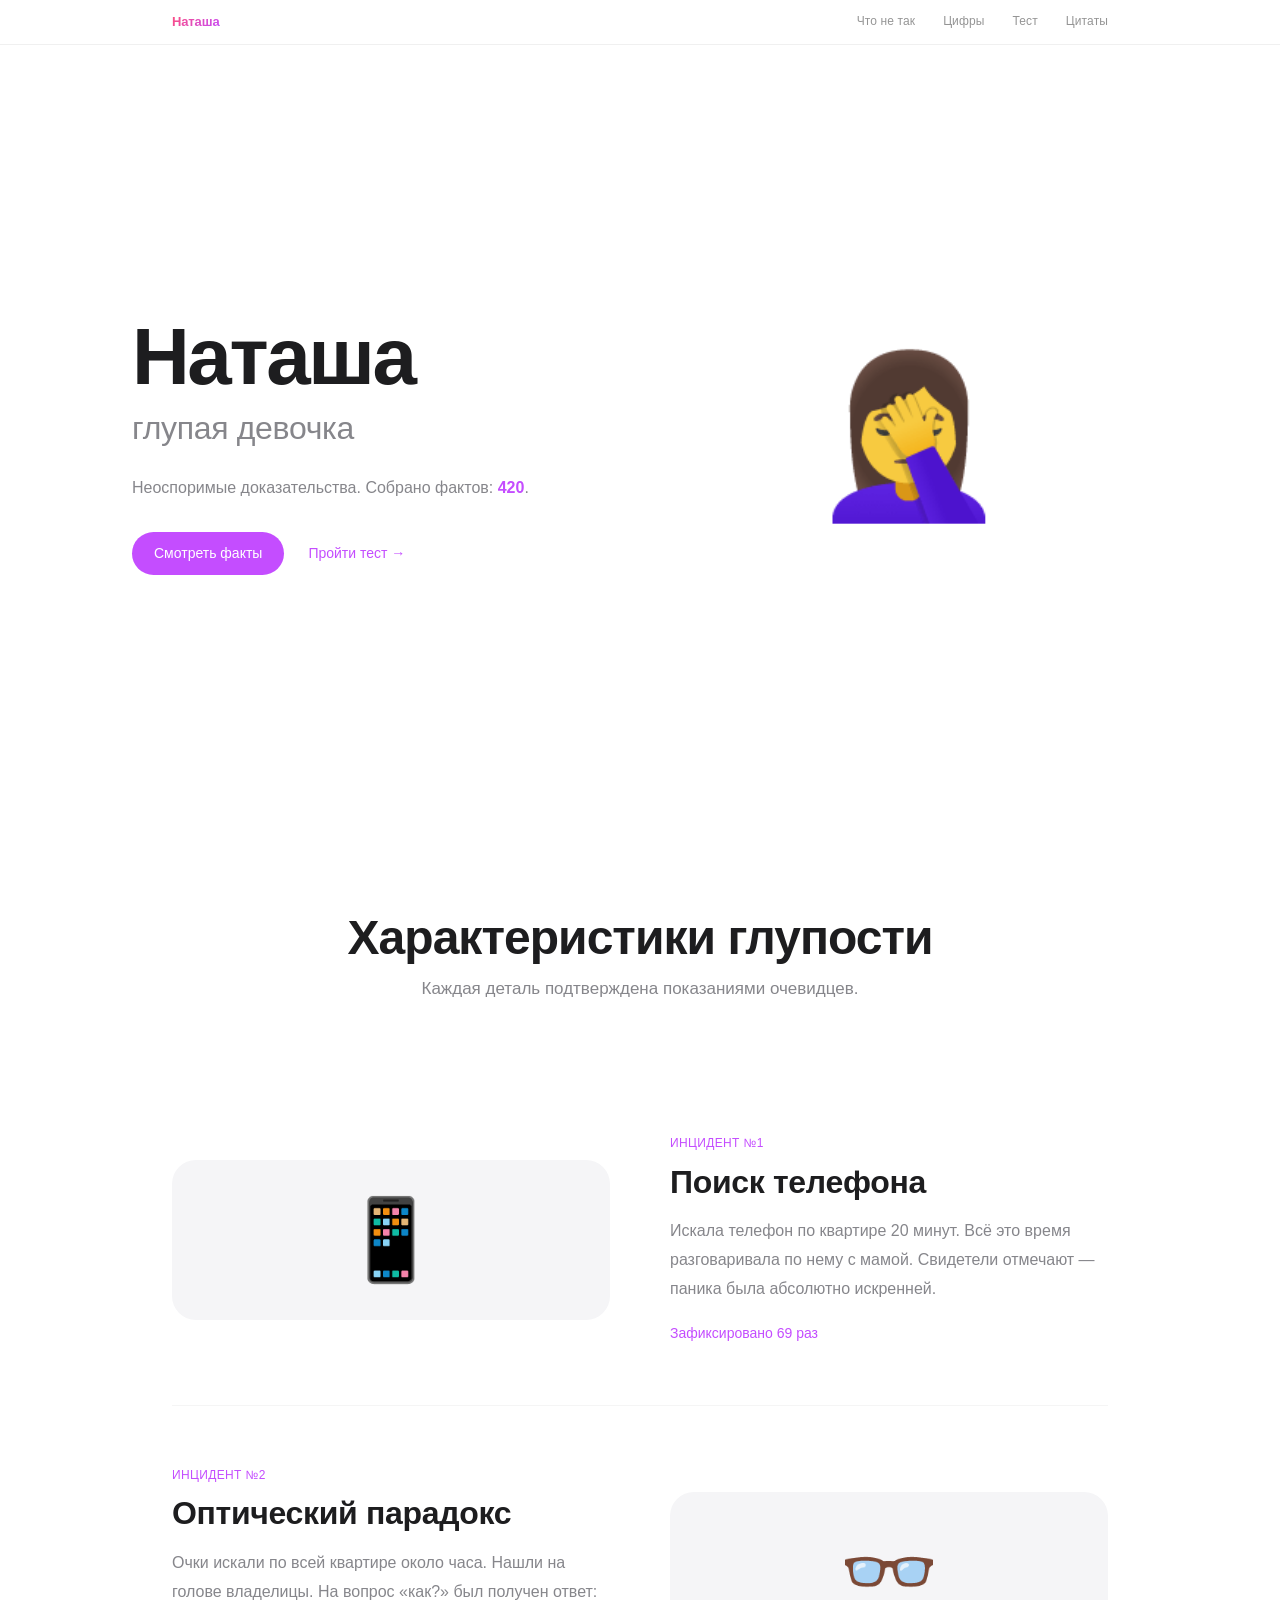
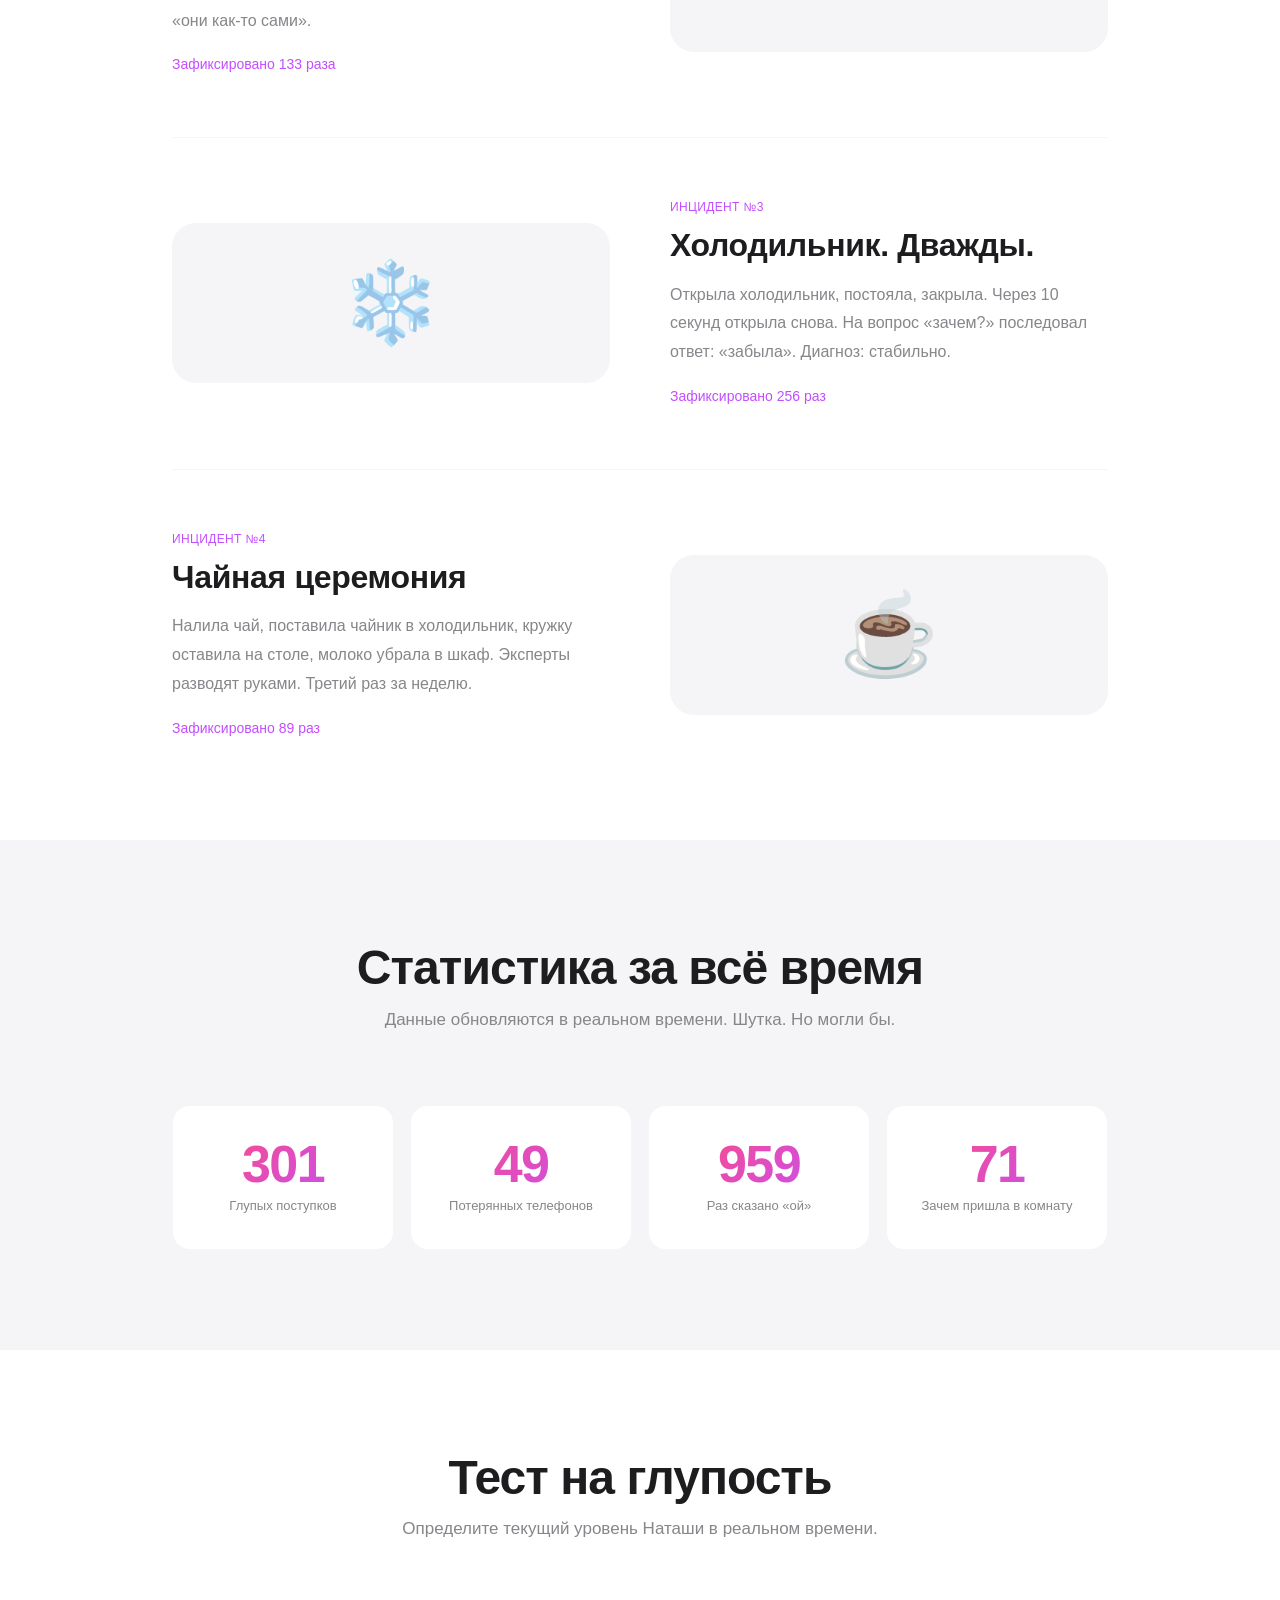
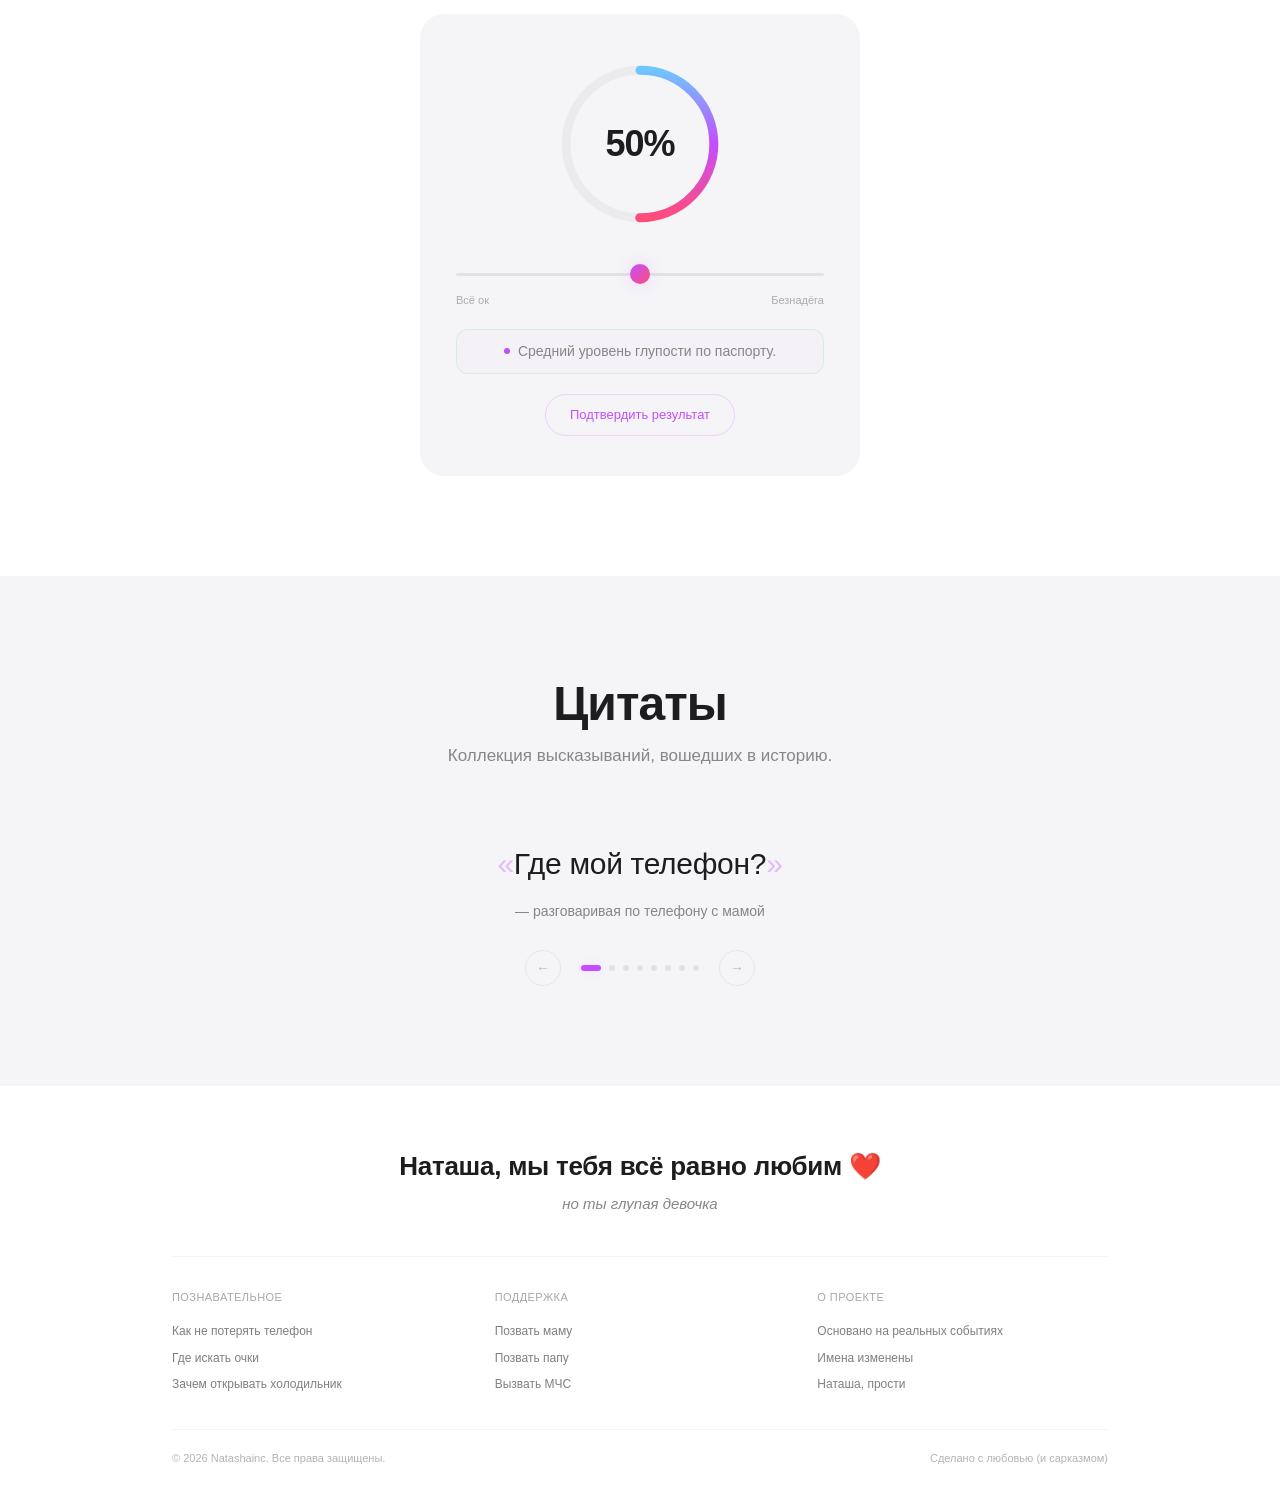
==== commit 1087ccb4: "Apple.com redesign: light theme, product layout, split features" ====
--- a/index.html
+++ b/index.html
@@ -8,13 +8,13 @@
 </head>
 <body>
 
-  <!-- Navigation -->
+  <!-- Nav -->
   <nav class="nav">
     <div class="nav-inner">
       <span class="nav-logo">Наташа</span>
       <div class="nav-links">
-        <a href="#evidence">Факты</a>
-        <a href="#stats">Статистика</a>
+        <a href="#features">Что не так</a>
+        <a href="#stats">Цифры</a>
         <a href="#meter">Тест</a>
         <a href="#quotes">Цитаты</a>
       </div>
@@ -22,91 +22,98 @@
   </nav>
 
   <!-- Hero -->
-  <section class="hero" id="hero">
-    <div class="hero-bg"></div>
-    <div class="hero-content">
-      <p class="hero-label">Дело № 2026</p>
+  <section class="hero">
+    <div class="hero-body">
       <h1 class="hero-title">Наташа</h1>
       <p class="hero-subtitle">глупая девочка</p>
-      <p class="hero-description">Коллекция неопровержимых доказательств, собранных при содействии родных, близких и случайных свидетелей.</p>
-      <a href="#evidence" class="hero-cta">Смотреть доказательства</a>
-    </div>
-    <div class="hero-scroll">Листайте вниз</div>
-  </section>
-
-  <!-- Evidence -->
-  <section class="section" id="evidence">
-    <div class="section-header reveal">
-      <span class="section-badge">Доказательная база</span>
-      <h2 class="section-title">Факты, подтверждённые документально</h2>
-    </div>
-
-    <div class="feature reveal">
-      <div class="feature-text">
-        <span class="feature-number">01</span>
-        <h3 class="feature-heading">Телефон найден. В руке.</h3>
-        <p class="feature-desc">Наташа искала телефон по всей квартире на протяжении 20 минут. В это время она разговаривала по нему с мамой. Свидетели отмечают, что паника была неподдельной.</p>
-      </div>
-      <div class="feature-visual">
-        <div class="feature-emoji">📱</div>
-      </div>
-    </div>
-
-    <div class="feature reveal">
-      <div class="feature-text">
-        <span class="feature-number">02</span>
-        <h3 class="feature-heading">Оптика на голове</h3>
-        <p class="feature-desc">Очки искали по всей квартире около часа. Были обнаружены на голове владелицы. Наташа утверждает, что «они как-то сами туда забрались».</p>
-      </div>
-      <div class="feature-visual">
-        <div class="feature-emoji">👓</div>
-      </div>
-    </div>
-
-    <div class="feature reveal">
-      <div class="feature-text">
-        <span class="feature-number">03</span>
-        <h3 class="feature-heading">Холодильник. Дважды.</h3>
-        <p class="feature-desc">Открыла холодильник, постояла, закрыла. Через 10 секунд открыла снова. На вопрос «зачем?» последовал ответ: «забыла».</p>
-      </div>
-      <div class="feature-visual">
-        <div class="feature-emoji">❄️</div>
-      </div>
-    </div>
-
-    <div class="feature reveal">
-      <div class="feature-text">
-        <span class="feature-number">04</span>
-        <h3 class="feature-heading">Чайная церемония</h3>
-        <p class="feature-desc">Налила чай, поставила чайник в холодильник, а кружку оставила на столе. Молоко убрала в шкаф. Эксперты разводят руками.</p>
-      </div>
-      <div class="feature-visual">
-        <div class="feature-emoji">☕</div>
+      <p class="hero-slogan">Неоспоримые доказательства. Собрано фактов: <strong>420</strong>.</p>
+      <div class="hero-actions">
+        <a href="#features" class="hero-btn">Смотреть факты</a>
+        <a href="#meter" class="hero-link">Пройти тест →</a>
+      </div>
+    </div>
+    <div class="hero-visual">
+      <div class="hero-emoji">🤦‍♀️</div>
+    </div>
+  </section>
+
+  <!-- Features -->
+  <section class="section" id="features">
+    <div class="section-header">
+      <h2 class="section-title">Характеристики глупости</h2>
+      <p class="section-desc">Каждая деталь подтверждена показаниями очевидцев.</p>
+    </div>
+
+    <div class="feature-row">
+      <div class="feature-media">
+        <div class="feature-icon">📱</div>
+      </div>
+      <div class="feature-info">
+        <span class="feature-tag">Инцидент №1</span>
+        <h3 class="feature-name">Поиск телефона</h3>
+        <p class="feature-text">Искала телефон по квартире 20 минут. Всё это время разговаривала по нему с мамой. Свидетели отмечают — паника была абсолютно искренней.</p>
+        <a class="feature-link">Зафиксировано 69 раз</a>
+      </div>
+    </div>
+
+    <div class="feature-row flipped">
+      <div class="feature-media">
+        <div class="feature-icon">👓</div>
+      </div>
+      <div class="feature-info">
+        <span class="feature-tag">Инцидент №2</span>
+        <h3 class="feature-name">Оптический парадокс</h3>
+        <p class="feature-text">Очки искали по всей квартире около часа. Нашли на голове владелицы. На вопрос «как?» был получен ответ: «они как-то сами».</p>
+        <a class="feature-link">Зафиксировано 133 раза</a>
+      </div>
+    </div>
+
+    <div class="feature-row">
+      <div class="feature-media">
+        <div class="feature-icon">❄️</div>
+      </div>
+      <div class="feature-info">
+        <span class="feature-tag">Инцидент №3</span>
+        <h3 class="feature-name">Холодильник. Дважды.</h3>
+        <p class="feature-text">Открыла холодильник, постояла, закрыла. Через 10 секунд открыла снова. На вопрос «зачем?» последовал ответ: «забыла». Диагноз: стабильно.</p>
+        <a class="feature-link">Зафиксировано 256 раз</a>
+      </div>
+    </div>
+
+    <div class="feature-row flipped">
+      <div class="feature-media">
+        <div class="feature-icon">☕</div>
+      </div>
+      <div class="feature-info">
+        <span class="feature-tag">Инцидент №4</span>
+        <h3 class="feature-name">Чайная церемония</h3>
+        <p class="feature-text">Налила чай, поставила чайник в холодильник, кружку оставила на столе, молоко убрала в шкаф. Эксперты разводят руками. Третий раз за неделю.</p>
+        <a class="feature-link">Зафиксировано 89 раз</a>
       </div>
     </div>
   </section>
 
   <!-- Stats -->
-  <section class="section section-dark" id="stats">
-    <div class="section-header reveal">
-      <span class="section-badge">Аналитика</span>
-      <h2 class="section-title">Цифры, которые нельзя игнорировать</h2>
+  <section class="section section-alt" id="stats">
+    <div class="section-header">
+      <h2 class="section-title">Статистика за всё время</h2>
+      <p class="section-desc">Данные обновляются в реальном времени. Шутка. Но могли бы.</p>
     </div>
     <div class="stats-grid">
-      <div class="stat reveal">
-        <div class="stat-value"><span class="count-up" data-target="420">0</span></div>
+      <div class="stat-card">
+        <div class="stat-num"><span class="count-up" data-target="420">0</span></div>
         <div class="stat-label">Глупых поступков</div>
       </div>
-      <div class="stat reveal">
-        <div class="stat-value"><span class="count-up" data-target="69">0</span></div>
+      <div class="stat-card">
+        <div class="stat-num"><span class="count-up" data-target="69">0</span></div>
         <div class="stat-label">Потерянных телефонов</div>
       </div>
-      <div class="stat reveal">
-        <div class="stat-value"><span class="count-up" data-target="1337">0</span></div>
+      <div class="stat-card">
+        <div class="stat-num"><span class="count-up" data-target="1337">0</span></div>
         <div class="stat-label">Раз сказано «ой»</div>
       </div>
-      <div class="stat reveal">
-        <div class="stat-value"><span class="count-up" data-target="99">0</span></div>
+      <div class="stat-card">
+        <div class="stat-num"><span class="count-up" data-target="99">0</span></div>
         <div class="stat-label">Зачем пришла в комнату</div>
       </div>
     </div>
@@ -114,74 +121,88 @@
 
   <!-- Meter -->
   <section class="section" id="meter">
-    <div class="section-header reveal">
-      <span class="section-badge">Интерактив</span>
-      <h2 class="section-title">Насколько глупа Наташа сегодня?</h2>
-    </div>
-    <div class="meter-wrap reveal">
+    <div class="section-header">
+      <h2 class="section-title">Тест на глупость</h2>
+      <p class="section-desc">Определите текущий уровень Наташи в реальном времени.</p>
+    </div>
+    <div class="meter-wrap">
       <div class="meter-card">
-        <div class="meter-gauge">
-          <div class="meter-ring">
-            <svg viewBox="0 0 200 200" class="meter-svg">
-              <defs>
-                <linearGradient id="meterGrad" x1="0%" y1="0%" x2="100%" y2="0%">
-                  <stop offset="0%" stop-color="#ff4d7a"/>
-                  <stop offset="50%" stop-color="#c44dff"/>
-                  <stop offset="100%" stop-color="#6ec6ff"/>
-                </linearGradient>
-              </defs>
-              <circle cx="100" cy="100" r="85" fill="none" stroke="rgba(255,255,255,0.06)" stroke-width="8"/>
-              <circle id="meterArc" cx="100" cy="100" r="85" fill="none" stroke="url(#meterGrad)" stroke-width="8" stroke-linecap="round" stroke-dasharray="534" stroke-dashoffset="534" transform="rotate(-90 100 100)"/>
-            </svg>
-            <div class="meter-value" id="meterValue">50%</div>
-          </div>
+        <div class="meter-visual">
+          <svg viewBox="0 0 200 200" class="meter-ring">
+            <defs>
+              <linearGradient id="meterGrad" x1="0%" y1="0%" x2="100%" y2="0%">
+                <stop offset="0%" stop-color="#ff4d7a"/>
+                <stop offset="50%" stop-color="#c44dff"/>
+                <stop offset="100%" stop-color="#6ec6ff"/>
+              </linearGradient>
+            </defs>
+            <circle cx="100" cy="100" r="82" fill="none" stroke="rgba(0,0,0,0.04)" stroke-width="10"/>
+            <circle id="meterArc" cx="100" cy="100" r="82" fill="none" stroke="url(#meterGrad)" stroke-width="10" stroke-linecap="round" stroke-dasharray="515" stroke-dashoffset="515" transform="rotate(-90 100 100)"/>
+          </svg>
+          <div class="meter-value" id="meterValue">50%</div>
         </div>
         <div class="meter-ctrl">
           <input type="range" id="meterSlider" min="0" max="100" value="50" class="meter-slider">
           <div class="meter-labels">
-            <span>В здравом уме</span>
-            <span>Безнадёжно</span>
+            <span>Всё ок</span>
+            <span>Безнадёга</span>
           </div>
         </div>
-        <div class="meter-status" id="meterStatus">Средний уровень глупости</div>
-        <button class="btn" id="confettiBtn">Вызвать подтверждение</button>
+        <div class="meter-status" id="meterStatus">
+          <span class="meter-dot"></span>
+          Средний уровень
+        </div>
+        <button class="meter-btn" id="confettiBtn">Подтвердить результат</button>
       </div>
     </div>
   </section>
 
   <!-- Quotes -->
-  <section class="section section-dark" id="quotes">
-    <div class="section-header reveal">
-      <span class="section-badge">Цитатник</span>
-      <h2 class="section-title">Жемчужины мысли</h2>
-    </div>
-    <div class="quotes reveal">
+  <section class="section section-alt" id="quotes">
+    <div class="section-header">
+      <h2 class="section-title">Цитаты</h2>
+      <p class="section-desc">Коллекция высказываний, вошедших в историю.</p>
+    </div>
+    <div class="quotes">
       <div class="quote-text" id="quoteText"></div>
       <div class="quote-context" id="quoteContext"></div>
       <div class="quote-nav">
-        <button class="quote-arrow" id="quotePrev">
-          <svg width="20" height="20" viewBox="0 0 20 20" fill="none"><path d="M12 4L6 10L12 16" stroke="currentColor" stroke-width="1.5" stroke-linecap="round" stroke-linejoin="round"/></svg>
-        </button>
+        <button class="quote-btn" id="quotePrev">←</button>
         <div class="quote-dots" id="quoteDots"></div>
-        <button class="quote-arrow" id="quoteNext">
-          <svg width="20" height="20" viewBox="0 0 20 20" fill="none"><path d="M8 4L14 10L8 16" stroke="currentColor" stroke-width="1.5" stroke-linecap="round" stroke-linejoin="round"/></svg>
-        </button>
+        <button class="quote-btn" id="quoteNext">→</button>
       </div>
     </div>
   </section>
 
   <!-- Footer -->
   <footer class="footer">
-    <div class="footer-content">
-      <h2 class="footer-title">Наташа,</h2>
-      <p class="footer-text">мы тебя всё равно любим ❤️</p>
-      <p class="footer-sub">но ты глупая девочка</p>
-      <div class="footer-icons">
-        <span>🤦‍♀️</span>
-        <span>🙈</span>
-        <span>💅</span>
-        <span>🐻</span>
-      </div>
+    <div class="footer-top">
+      <div class="footer-note">Наташа, мы тебя всё равно любим ❤️</div>
+      <div class="footer-subnote">но ты глупая девочка</div>
+    </div>
+    <div class="footer-links">
+      <div class="footer-col">
+        <h4>Познавательное</h4>
+        <a href="#">Как не потерять телефон</a>
+        <a href="#">Где искать очки</a>
+        <a href="#">Зачем открывать холодильник</a>
+      </div>
+      <div class="footer-col">
+        <h4>Поддержка</h4>
+        <a href="#">Позвать маму</a>
+        <a href="#">Позвать папу</a>
+        <a href="#">Вызвать МЧС</a>
+      </div>
+      <div class="footer-col">
+        <h4>О проекте</h4>
+        <a href="#">Основано на реальных событиях</a>
+        <a href="#">Имена изменены</a>
+        <a href="#">Наташа, прости</a>
+      </div>
+    </div>
+    <div class="footer-legal">
+      <span>© 2026 Natashainc. Все права защищены.</span>
+      <span>Сделано с любовью (и сарказмом)</span>
     </div>
   </footer>
 
--- a/css/style.css
+++ b/css/style.css
@@ -1,6 +1,6 @@
 /* ============================================
    Наташа — глупая девочка
-   Apple-grade design
+   Apple.com style
    ============================================ */
 
 /* ---------- Reset ---------- */
@@ -14,25 +14,18 @@
   scroll-behavior: smooth;
   -webkit-font-smoothing: antialiased;
   -moz-osx-font-smoothing: grayscale;
-  text-rendering: optimizeLegibility;
 }
 
 body {
   font-family: -apple-system, BlinkMacSystemFont, 'SF Pro Display', 'SF Pro Text', 'Helvetica Neue', sans-serif;
-  background: #000;
-  color: #f5f5f7;
+  background: #fff;
+  color: #1d1d1f;
   line-height: 1.6;
   overflow-x: hidden;
 }
 
 ::selection {
-  background: rgba(196, 77, 255, 0.35);
-  color: #fff;
-}
-
-img, svg {
-  display: block;
-  max-width: 100%;
+  background: rgba(196, 77, 255, 0.25);
 }
 
 a {
@@ -48,7 +41,7 @@
   color: inherit;
 }
 
-/* ---------- Navigation ---------- */
+/* ---------- Nav ---------- */
 .nav {
   position: fixed;
   top: 0;
@@ -57,22 +50,23 @@
   z-index: 100;
   backdrop-filter: blur(20px) saturate(180%);
   -webkit-backdrop-filter: blur(20px) saturate(180%);
-  background: rgba(0,0,0,0.6);
-  border-bottom: 1px solid rgba(255,255,255,0.06);
+  background: rgba(255,255,255,0.72);
+  border-bottom: 1px solid rgba(0,0,0,0.06);
+  transition: background 0.3s;
 }
 
 .nav-inner {
   max-width: 980px;
   margin: 0 auto;
   padding: 0 22px;
-  height: 48px;
+  height: 44px;
   display: flex;
   align-items: center;
   justify-content: space-between;
 }
 
 .nav-logo {
-  font-size: 14px;
+  font-size: 13px;
   font-weight: 600;
   letter-spacing: -0.01em;
   background: linear-gradient(135deg, #ff4d7a, #c44dff);
@@ -89,190 +83,176 @@
 .nav-links a {
   font-size: 12px;
   font-weight: 400;
-  color: rgba(255,255,255,0.55);
+  color: rgba(0,0,0,0.42);
   letter-spacing: 0.01em;
   transition: color 0.2s;
 }
 
 .nav-links a:hover {
-  color: rgba(255,255,255,0.85);
+  color: #1d1d1f;
 }
 
 @media (max-width: 600px) {
-  .nav-links {
-    display: none;
-  }
+  .nav-links { display: none; }
 }
 
 /* ---------- Hero ---------- */
 .hero {
-  position: relative;
-  min-height: 100vh;
-  display: flex;
-  align-items: center;
-  justify-content: center;
-  text-align: center;
-  overflow: hidden;
-  padding: 0 24px;
-}
-
-.hero-bg {
-  position: absolute;
-  inset: 0;
-  background:
-    radial-gradient(ellipse 600px 400px at 50% 30%, rgba(196,77,255,0.08), transparent),
-    radial-gradient(ellipse 500px 300px at 20% 70%, rgba(255,77,122,0.05), transparent),
-    radial-gradient(ellipse 400px 400px at 80% 60%, rgba(110,198,255,0.04), transparent);
-  pointer-events: none;
-}
-
-.hero-content {
-  position: relative;
-  z-index: 1;
-  max-width: 800px;
-}
-
-.hero-label {
-  font-size: 13px;
-  font-weight: 500;
-  letter-spacing: 0.03em;
-  text-transform: uppercase;
-  color: rgba(255,255,255,0.3);
-  margin-bottom: 28px;
+  max-width: 1060px;
+  margin: 0 auto;
+  padding: 160px 22px 100px;
+  display: grid;
+  grid-template-columns: 1fr 1fr;
+  gap: 60px;
+  align-items: center;
+  min-height: 90vh;
+}
+
+.hero-body {
+  padding-top: 20px;
 }
 
 .hero-title {
-  font-size: clamp(72px, 15vw, 148px);
+  font-size: clamp(48px, 7vw, 80px);
   font-weight: 700;
-  letter-spacing: -0.04em;
-  line-height: 1;
-  background: linear-gradient(135deg, #ff4d7a 0%, #c44dff 40%, #6ec6ff 80%);
-  -webkit-background-clip: text;
-  background-clip: text;
-  color: transparent;
-  background-size: 200% 200%;
-  animation: heroGrad 6s ease infinite;
-  margin-bottom: 8px;
-}
-
-@keyframes heroGrad {
-  0%, 100% { background-position: 0% 50%; }
-  50% { background-position: 100% 50%; }
+  letter-spacing: -0.03em;
+  line-height: 1.05;
+  color: #1d1d1f;
+  margin-bottom: 4px;
 }
 
 .hero-subtitle {
-  font-size: clamp(20px, 3.5vw, 36px);
-  font-weight: 350;
-  letter-spacing: 0.25em;
-  text-transform: uppercase;
-  color: rgba(255,255,255,0.25);
-  margin-bottom: 28px;
-}
-
-.hero-description {
-  font-size: 17px;
+  font-size: clamp(22px, 3vw, 32px);
   font-weight: 400;
-  color: rgba(255,255,255,0.45);
-  max-width: 580px;
-  margin: 0 auto 40px;
-  line-height: 1.7;
-}
-
-.hero-cta {
+  letter-spacing: -0.01em;
+  color: #86868b;
+  margin-bottom: 20px;
+}
+
+.hero-slogan {
+  font-size: 16px;
+  font-weight: 400;
+  color: #86868b;
+  line-height: 1.6;
+  margin-bottom: 32px;
+  max-width: 440px;
+}
+
+.hero-slogan strong {
+  color: #c44dff;
+  font-weight: 600;
+}
+
+.hero-actions {
+  display: flex;
+  align-items: center;
+  gap: 24px;
+}
+
+.hero-btn {
   display: inline-flex;
-  align-items: center;
-  gap: 8px;
-  padding: 12px 28px;
+  padding: 10px 22px;
   border-radius: 980px;
   font-size: 14px;
   font-weight: 500;
-  background: linear-gradient(135deg, #ff4d7a, #c44dff);
+  background: #c44dff;
   color: #fff;
-  transition: transform 0.3s, box-shadow 0.3s;
-}
-
-.hero-cta:hover {
-  transform: scale(1.04);
-  box-shadow: 0 12px 40px rgba(196,77,255,0.3);
-}
-
-.hero-cta:active {
-  transform: scale(0.97);
-}
-
-.hero-scroll {
-  position: absolute;
-  bottom: 32px;
-  left: 50%;
-  transform: translateX(-50%);
-  font-size: 11px;
-  font-weight: 400;
-  letter-spacing: 0.08em;
-  text-transform: uppercase;
-  color: rgba(255,255,255,0.2);
-  animation: scrollPulse 3s ease-in-out infinite;
-}
-
-@keyframes scrollPulse {
-  0%, 100% { transform: translateX(-50%) translateY(0); opacity: 0.4; }
-  50% { transform: translateX(-50%) translateY(6px); opacity: 0.7; }
+  transition: opacity 0.2s, transform 0.2s;
+}
+
+.hero-btn:hover {
+  opacity: 0.85;
+  transform: scale(1.02);
+}
+
+.hero-link {
+  font-size: 14px;
+  font-weight: 500;
+  color: #c44dff;
+  transition: opacity 0.2s;
+}
+
+.hero-link:hover {
+  opacity: 0.65;
+}
+
+.hero-visual {
+  display: flex;
+  align-items: center;
+  justify-content: center;
+}
+
+.hero-emoji {
+  font-size: 160px;
+  line-height: 1;
+  filter: grayscale(0.15);
+  animation: heroBob 5s ease-in-out infinite;
+}
+
+@keyframes heroBob {
+  0%, 100% { transform: translateY(0) rotate(-3deg); }
+  50% { transform: translateY(-16px) rotate(3deg); }
+}
+
+@media (max-width: 700px) {
+  .hero {
+    grid-template-columns: 1fr;
+    gap: 40px;
+    text-align: center;
+    padding: 120px 22px 60px;
+    min-height: auto;
+  }
+  .hero-slogan { max-width: 100%; }
+  .hero-actions { justify-content: center; }
+  .hero-emoji { font-size: 100px; }
+  .hero-visual { order: -1; }
 }
 
 /* ---------- Sections ---------- */
 .section {
   max-width: 980px;
   margin: 0 auto;
-  padding: 140px 22px;
-}
-
-.section-dark {
-  background: rgba(255,255,255,0.02);
+  padding: 100px 22px;
+}
+
+.section-alt {
+  background: #f5f5f7;
   max-width: 100%;
   padding-left: calc((100% - 980px) / 2 + 22px);
   padding-right: calc((100% - 980px) / 2 + 22px);
 }
 
 @media (max-width: 1040px) {
-  .section-dark {
-    padding-left: 22px;
-    padding-right: 22px;
-  }
-  .section {
-    padding: 100px 22px;
-  }
+  .section-alt { padding-left: 22px; padding-right: 22px; }
 }
 
 .section-header {
-  margin-bottom: 80px;
   text-align: center;
-}
-
-.section-badge {
-  display: inline-block;
-  font-size: 12px;
-  font-weight: 500;
-  letter-spacing: 0.04em;
-  text-transform: uppercase;
-  color: rgba(255,255,255,0.3);
-  margin-bottom: 12px;
+  margin-bottom: 72px;
 }
 
 .section-title {
-  font-size: clamp(32px, 5vw, 52px);
+  font-size: clamp(32px, 4.5vw, 48px);
   font-weight: 700;
   letter-spacing: -0.02em;
   line-height: 1.15;
-  background: linear-gradient(135deg, #ff4d7a, #c44dff);
-  -webkit-background-clip: text;
-  background-clip: text;
-  color: transparent;
-}
-
-/* ---------- Reveal animation ---------- */
+  color: #1d1d1f;
+  margin-bottom: 10px;
+}
+
+.section-desc {
+  font-size: 17px;
+  font-weight: 400;
+  color: #86868b;
+  max-width: 520px;
+  margin: 0 auto;
+}
+
+/* ---------- Reveal ---------- */
 .reveal {
   opacity: 0;
-  transform: translateY(48px);
-  transition: opacity 0.8s cubic-bezier(0.25, 0.1, 0.05, 1), transform 0.8s cubic-bezier(0.25, 0.1, 0.05, 1);
+  transform: translateY(40px);
+  transition: opacity 0.7s cubic-bezier(0.25, 0.1, 0.05, 1), transform 0.7s cubic-bezier(0.25, 0.1, 0.05, 1);
 }
 
 .reveal.visible {
@@ -281,115 +261,134 @@
 }
 
 /* ---------- Features ---------- */
-.feature {
+.feature-row {
   display: grid;
   grid-template-columns: 1fr 1fr;
   gap: 60px;
   align-items: center;
   padding: 60px 0;
-  border-bottom: 1px solid rgba(255,255,255,0.05);
-}
-
-.feature:first-of-type {
-  padding-top: 0;
-}
-
-.feature:last-of-type {
-  border-bottom: none;
-  padding-bottom: 0;
-}
-
-.feature-text {
-  padding-right: 20px;
-}
-
-.feature-number {
-  font-size: 11px;
+  border-bottom: 1px solid rgba(0,0,0,0.04);
+  opacity: 0;
+  transform: translateY(40px);
+  transition: opacity 0.7s cubic-bezier(0.25, 0.1, 0.05, 1), transform 0.7s cubic-bezier(0.25, 0.1, 0.05, 1);
+}
+
+.feature-row.visible {
+  opacity: 1;
+  transform: translateY(0);
+}
+
+.feature-row:first-of-type { padding-top: 0; }
+.feature-row:last-of-type { border-bottom: none; padding-bottom: 0; }
+
+.feature-media {
+  display: flex;
+  align-items: center;
+  justify-content: center;
+  padding: 40px;
+  background: #f5f5f7;
+  border-radius: 24px;
+  transition: background 0.3s;
+}
+
+.feature-row:hover .feature-media {
+  background: #f0f0f2;
+}
+
+.feature-icon {
+  font-size: 80px;
+  line-height: 1;
+  filter: grayscale(0.1);
+  transition: transform 0.4s;
+}
+
+.feature-row:hover .feature-icon {
+  transform: scale(1.1);
+}
+
+.feature-tag {
+  font-size: 12px;
   font-weight: 500;
-  letter-spacing: 0.05em;
-  color: rgba(255,255,255,0.2);
-  margin-bottom: 12px;
+  color: #c44dff;
+  letter-spacing: 0.03em;
+  text-transform: uppercase;
+  margin-bottom: 8px;
   display: block;
 }
 
-.feature-heading {
-  font-size: clamp(22px, 3vw, 30px);
+.feature-name {
+  font-size: clamp(24px, 3vw, 32px);
   font-weight: 600;
   letter-spacing: -0.01em;
   line-height: 1.3;
-  margin-bottom: 16px;
-  color: #f5f5f7;
-}
-
-.feature-desc {
-  font-size: 15px;
+  color: #1d1d1f;
+  margin-bottom: 14px;
+}
+
+.feature-text {
+  font-size: 16px;
   font-weight: 400;
   line-height: 1.8;
-  color: rgba(255,255,255,0.5);
-}
-
-.feature-visual {
-  display: flex;
-  align-items: center;
-  justify-content: center;
-}
-
-.feature-emoji {
-  font-size: 80px;
-  line-height: 1;
-  filter: grayscale(0.1);
-  transition: transform 0.4s ease;
-}
-
-.feature:hover .feature-emoji {
-  transform: scale(1.08);
+  color: #86868b;
+  margin-bottom: 16px;
+}
+
+.feature-link {
+  font-size: 14px;
+  font-weight: 500;
+  color: #c44dff;
+  cursor: default;
 }
 
 @media (max-width: 700px) {
-  .feature {
+  .feature-row {
     grid-template-columns: 1fr;
-    gap: 32px;
+    gap: 28px;
     padding: 40px 0;
   }
-  .feature-text {
-    padding-right: 0;
-  }
-  .feature-emoji {
-    font-size: 60px;
-  }
+  .feature-row.flipped .feature-media { order: 0; }
+  .feature-media { padding: 24px; }
+  .feature-icon { font-size: 56px; }
+}
+
+@media (min-width: 701px) {
+  .feature-row.flipped .feature-media { order: 1; }
+  .feature-row.flipped .feature-info { order: 0; }
 }
 
 /* ---------- Stats ---------- */
 .stats-grid {
   display: grid;
   grid-template-columns: repeat(4, 1fr);
-  gap: 24px;
-  max-width: 800px;
-  margin: 0 auto;
+  gap: 16px;
 }
 
 @media (max-width: 700px) {
-  .stats-grid {
-    grid-template-columns: repeat(2, 1fr);
-    gap: 20px;
-  }
-}
-
-.stat {
+  .stats-grid { grid-template-columns: repeat(2, 1fr); }
+}
+
+.stat-card {
   text-align: center;
   padding: 32px 16px;
   border-radius: 18px;
-  background: rgba(255,255,255,0.02);
-  border: 1px solid rgba(255,255,255,0.04);
-  transition: border-color 0.3s, background 0.3s;
-}
-
-.stat:hover {
-  border-color: rgba(196,77,255,0.12);
-  background: rgba(196,77,255,0.03);
-}
-
-.stat-value {
+  background: #fff;
+  border: 1px solid rgba(0,0,0,0.04);
+  opacity: 0;
+  transform: translateY(30px);
+  transition: opacity 0.7s ease, transform 0.7s ease, box-shadow 0.3s, border-color 0.3s;
+}
+
+.stat-card.visible {
+  opacity: 1;
+  transform: translateY(0);
+}
+
+.stat-card:hover {
+  border-color: rgba(196,77,255,0.1);
+  box-shadow: 0 8px 30px rgba(196,77,255,0.06);
+}
+
+.stat-num {
   font-size: clamp(36px, 5vw, 52px);
   font-weight: 700;
   letter-spacing: -0.03em;
@@ -398,14 +397,13 @@
   -webkit-background-clip: text;
   background-clip: text;
   color: transparent;
-  margin-bottom: 8px;
+  margin-bottom: 6px;
 }
 
 .stat-label {
   font-size: 13px;
   font-weight: 400;
-  color: rgba(255,255,255,0.35);
-  letter-spacing: 0.01em;
+  color: #86868b;
 }
 
 /* ---------- Meter ---------- */
@@ -416,27 +414,29 @@
 
 .meter-card {
   text-align: center;
-  max-width: 480px;
+  max-width: 440px;
   width: 100%;
-  padding: 48px 40px;
+  padding: 40px 36px;
   border-radius: 24px;
-  background: rgba(255,255,255,0.02);
-  border: 1px solid rgba(255,255,255,0.06);
-}
-
-.meter-gauge {
-  display: flex;
-  justify-content: center;
-  margin-bottom: 32px;
-}
-
-.meter-ring {
+  background: #f5f5f7;
+  opacity: 0;
+  transform: translateY(30px);
+  transition: opacity 0.7s ease, transform 0.7s ease;
+}
+
+.meter-card.visible {
+  opacity: 1;
+  transform: translateY(0);
+}
+
+.meter-visual {
   position: relative;
   width: 180px;
   height: 180px;
-}
-
-.meter-svg {
+  margin: 0 auto 24px;
+}
+
+.meter-ring {
   width: 100%;
   height: 100%;
 }
@@ -447,13 +447,10 @@
   display: flex;
   align-items: center;
   justify-content: center;
-  font-size: 40px;
+  font-size: 36px;
   font-weight: 700;
   letter-spacing: -0.03em;
-  background: linear-gradient(135deg, #ff4d7a, #c44dff);
-  -webkit-background-clip: text;
-  background-clip: text;
-  color: transparent;
+  color: #1d1d1f;
 }
 
 .meter-ctrl {
@@ -465,9 +462,8 @@
   width: 100%;
   height: 3px;
   border-radius: 3px;
-  background: rgba(255,255,255,0.1);
+  background: rgba(0,0,0,0.08);
   outline: none;
-  transition: opacity 0.2s;
 }
 
 .meter-slider::-webkit-slider-thumb {
@@ -475,9 +471,9 @@
   width: 20px;
   height: 20px;
   border-radius: 50%;
-  background: radial-gradient(circle at 35% 35%, #c44dff, #ff4d7a);
+  background: linear-gradient(135deg, #c44dff, #ff4d7a);
   cursor: pointer;
-  box-shadow: 0 0 24px rgba(196,77,255,0.25);
+  box-shadow: 0 0 20px rgba(196,77,255,0.2);
   transition: transform 0.2s;
 }
 
@@ -489,58 +485,62 @@
   width: 20px;
   height: 20px;
   border-radius: 50%;
-  background: radial-gradient(circle at 35% 35%, #c44dff, #ff4d7a);
+  background: linear-gradient(135deg, #c44dff, #ff4d7a);
   cursor: pointer;
   border: none;
-  box-shadow: 0 0 24px rgba(196,77,255,0.25);
 }
 
 .meter-labels {
   display: flex;
   justify-content: space-between;
   font-size: 11px;
-  color: rgba(255,255,255,0.25);
+  color: rgba(0,0,0,0.3);
   margin-top: 8px;
-  letter-spacing: 0.02em;
 }
 
 .meter-status {
-  font-size: 15px;
+  font-size: 14px;
   font-weight: 500;
-  color: rgba(255,255,255,0.6);
-  padding: 12px;
+  color: #86868b;
+  padding: 10px 16px;
   border-radius: 12px;
-  background: rgba(255,255,255,0.03);
-  border: 1px solid rgba(255,255,255,0.05);
-  transition: all 0.3s;
+  background: #fff;
+  border: 1px solid rgba(0,0,0,0.04);
   margin-bottom: 20px;
-  min-height: 48px;
   display: flex;
   align-items: center;
   justify-content: center;
-}
-
-.btn {
-  display: inline-flex;
-  align-items: center;
-  gap: 6px;
+  gap: 8px;
+  transition: border-color 0.3s, background 0.3s;
+  min-height: 44px;
+}
+
+.meter-dot {
+  width: 6px;
+  height: 6px;
+  border-radius: 50%;
+  background: #c44dff;
+  animation: dotPulse 1.5s ease-in-out infinite;
+}
+
+@keyframes dotPulse {
+  0%, 100% { opacity: 0.3; transform: scale(0.8); }
+  50% { opacity: 1; transform: scale(1.2); }
+}
+
+.meter-btn {
   padding: 10px 24px;
   border-radius: 980px;
   font-size: 13px;
   font-weight: 500;
-  background: rgba(255,255,255,0.08);
-  color: rgba(255,255,255,0.65);
-  transition: background 0.3s, color 0.3s, transform 0.2s;
-}
-
-.btn:hover {
-  background: rgba(196,77,255,0.15);
-  color: rgba(255,255,255,0.85);
-  transform: scale(1.02);
-}
-
-.btn:active {
-  transform: scale(0.97);
+  color: #c44dff;
+  border: 1px solid rgba(196,77,255,0.2);
+  transition: background 0.2s, border-color 0.2s;
+}
+
+.meter-btn:hover {
+  background: rgba(196,77,255,0.05);
+  border-color: rgba(196,77,255,0.35);
 }
 
 /* ---------- Quotes ---------- */
@@ -555,26 +555,18 @@
   font-weight: 500;
   line-height: 1.5;
   letter-spacing: -0.01em;
-  color: #f5f5f7;
+  color: #1d1d1f;
   transition: opacity 0.3s, transform 0.3s;
-  margin-bottom: 16px;
-}
-
-.quote-text::before {
-  content: '«';
-  color: rgba(196,77,255,0.5);
-}
-
-.quote-text::after {
-  content: '»';
-  color: rgba(196,77,255,0.5);
-}
+  margin-bottom: 14px;
+}
+
+.quote-text::before { content: '«'; color: rgba(196,77,255,0.35); }
+.quote-text::after { content: '»'; color: rgba(196,77,255,0.35); }
 
 .quote-context {
   font-size: 14px;
-  font-weight: 400;
-  color: rgba(255,255,255,0.3);
-  margin-bottom: 32px;
+  color: #86868b;
+  margin-bottom: 28px;
 }
 
 .quote-nav {
@@ -584,22 +576,23 @@
   gap: 20px;
 }
 
-.quote-arrow {
+.quote-btn {
   width: 36px;
   height: 36px;
   border-radius: 50%;
   display: flex;
   align-items: center;
   justify-content: center;
-  color: rgba(255,255,255,0.25);
-  border: 1px solid rgba(255,255,255,0.06);
-  transition: color 0.3s, border-color 0.3s, background 0.3s;
-}
-
-.quote-arrow:hover {
-  color: rgba(255,255,255,0.6);
-  border-color: rgba(255,255,255,0.12);
-  background: rgba(255,255,255,0.03);
+  font-size: 14px;
+  color: rgba(0,0,0,0.25);
+  border: 1px solid rgba(0,0,0,0.06);
+  transition: color 0.2s, border-color 0.2s, background 0.2s;
+}
+
+.quote-btn:hover {
+  color: rgba(0,0,0,0.5);
+  border-color: rgba(0,0,0,0.1);
+  background: rgba(0,0,0,0.02);
 }
 
 .quote-dots {
@@ -611,76 +604,101 @@
   width: 6px;
   height: 6px;
   border-radius: 50%;
-  background: rgba(255,255,255,0.1);
+  background: rgba(0,0,0,0.08);
   transition: all 0.3s;
   cursor: pointer;
 }
 
 .quote-dot.active {
   background: #c44dff;
-  box-shadow: 0 0 12px rgba(196,77,255,0.2);
+  box-shadow: 0 0 12px rgba(196,77,255,0.15);
   width: 20px;
   border-radius: 3px;
 }
 
-.quote-dot:hover {
-  background: rgba(255,255,255,0.2);
-}
-
 /* ---------- Footer ---------- */
 .footer {
-  padding: 120px 22px 80px;
+  max-width: 980px;
+  margin: 0 auto;
+  padding: 60px 22px 32px;
+}
+
+.footer-top {
   text-align: center;
-}
-
-.footer-title {
-  font-size: clamp(36px, 6vw, 64px);
-  font-weight: 700;
-  letter-spacing: -0.03em;
-  background: linear-gradient(135deg, #ff4d7a, #c44dff);
-  -webkit-background-clip: text;
-  background-clip: text;
-  color: transparent;
+  padding-bottom: 40px;
+  border-bottom: 1px solid rgba(0,0,0,0.04);
+  margin-bottom: 32px;
+}
+
+.footer-note {
+  font-size: 26px;
+  font-weight: 600;
+  letter-spacing: -0.01em;
+  color: #1d1d1f;
+  margin-bottom: 4px;
+}
+
+.footer-subnote {
+  font-size: 15px;
+  font-weight: 400;
+  color: #86868b;
+  font-style: italic;
+}
+
+.footer-links {
+  display: grid;
+  grid-template-columns: repeat(3, 1fr);
+  gap: 32px;
+  padding-bottom: 32px;
+  border-bottom: 1px solid rgba(0,0,0,0.04);
+  margin-bottom: 20px;
+}
+
+@media (max-width: 600px) {
+  .footer-links {
+    grid-template-columns: 1fr;
+    gap: 24px;
+  }
+}
+
+.footer-col h4 {
+  font-size: 11px;
+  font-weight: 500;
+  text-transform: uppercase;
+  letter-spacing: 0.04em;
+  color: rgba(0,0,0,0.35);
   margin-bottom: 12px;
 }
 
-.footer-text {
-  font-size: 19px;
+.footer-col a {
+  display: block;
+  font-size: 12px;
   font-weight: 400;
-  color: rgba(255,255,255,0.5);
-  margin-bottom: 4px;
-}
-
-.footer-sub {
-  font-size: 14px;
-  font-weight: 400;
-  font-style: italic;
-  color: rgba(255,255,255,0.25);
-  margin-bottom: 40px;
-}
-
-.footer-icons {
-  display: flex;
-  justify-content: center;
-  gap: 20px;
-  font-size: 28px;
-}
-
-.footer-icons span {
-  animation: footerFloat 4s ease-in-out infinite;
-  display: inline-block;
-}
-
-.footer-icons span:nth-child(2) { animation-delay: 0.4s; }
-.footer-icons span:nth-child(3) { animation-delay: 0.8s; }
-.footer-icons span:nth-child(4) { animation-delay: 1.2s; }
-
-@keyframes footerFloat {
-  0%, 100% { transform: translateY(0); }
-  50% { transform: translateY(-8px); }
-}
-
-/* ---------- Confetti canvas ---------- */
+  color: rgba(0,0,0,0.5);
+  line-height: 2.2;
+  transition: color 0.2s;
+}
+
+.footer-col a:hover {
+  color: #c44dff;
+}
+
+.footer-legal {
+  display: flex;
+  justify-content: space-between;
+  font-size: 11px;
+  color: rgba(0,0,0,0.3);
+}
+
+@media (max-width: 600px) {
+  .footer-legal {
+    flex-direction: column;
+    text-align: center;
+    gap: 6px;
+  }
+}
+
+/* ---------- Confetti ---------- */
 #confetti {
   position: fixed;
   inset: 0;
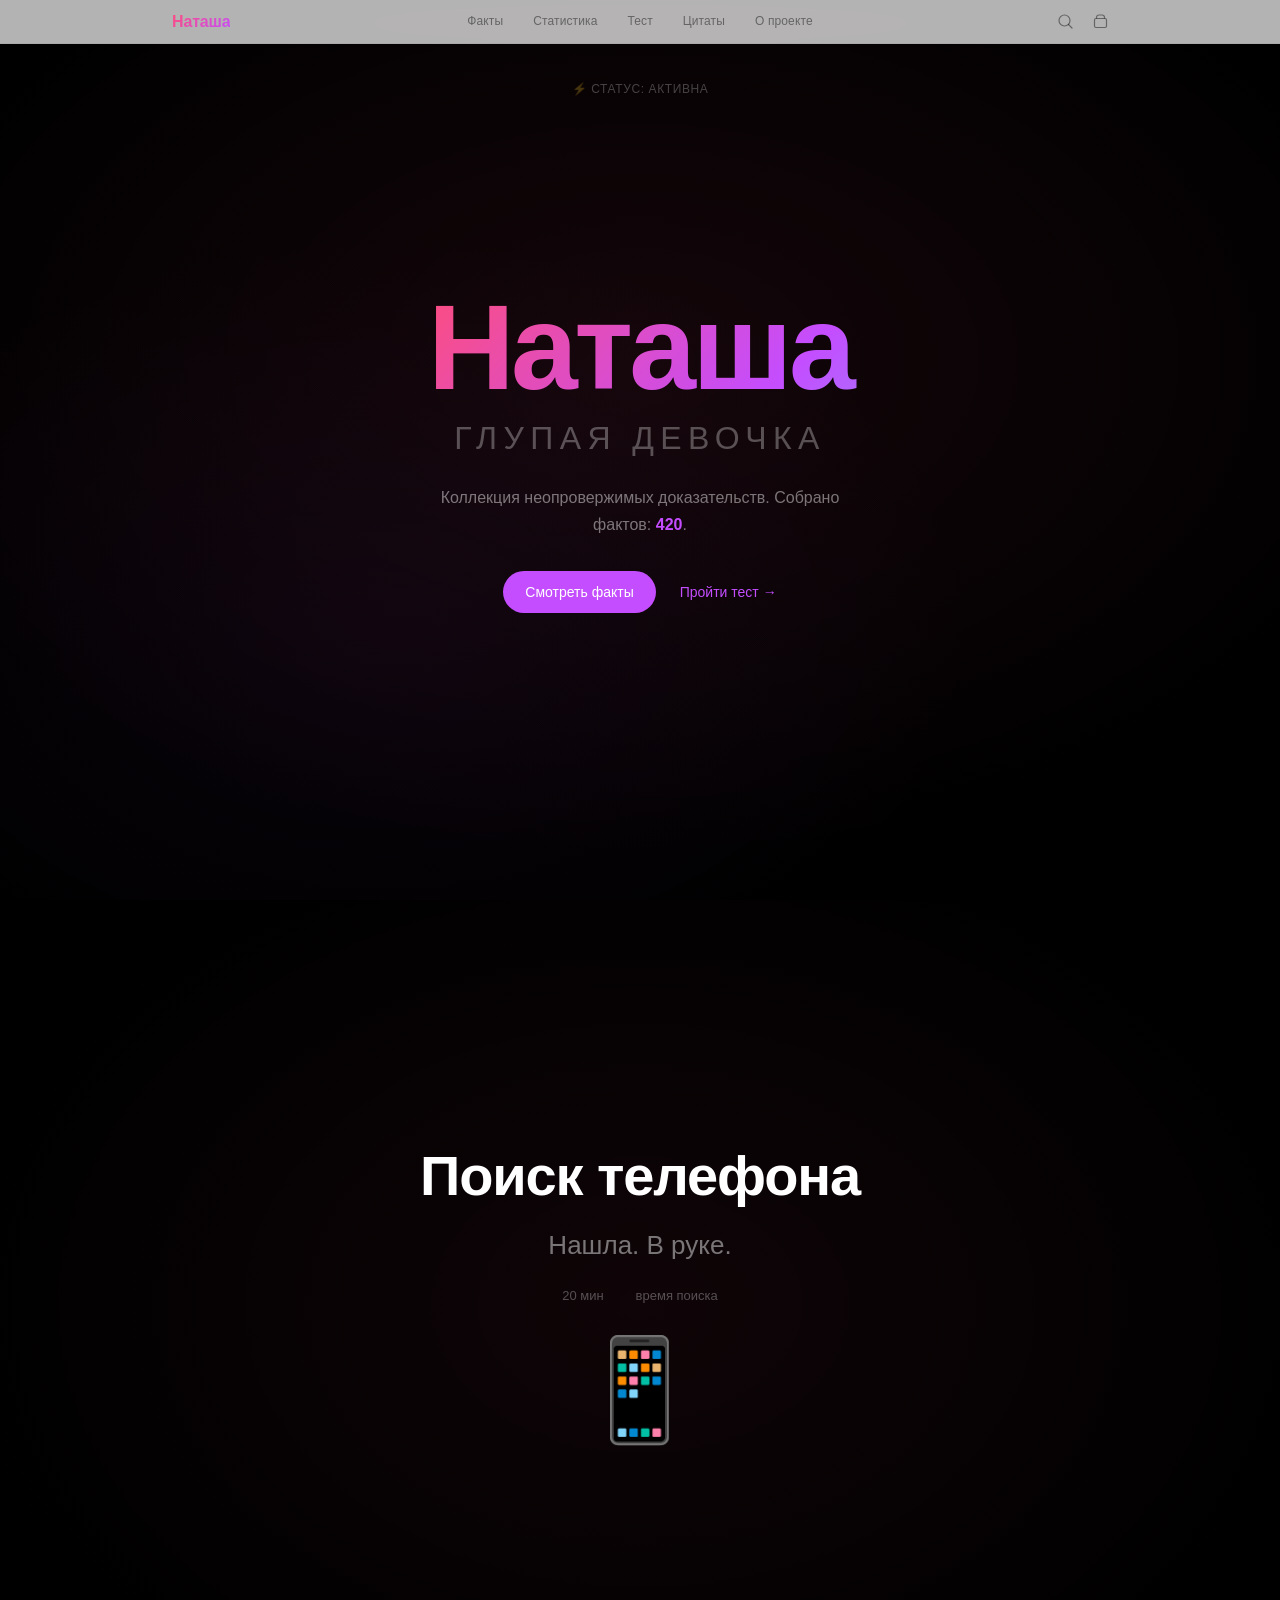
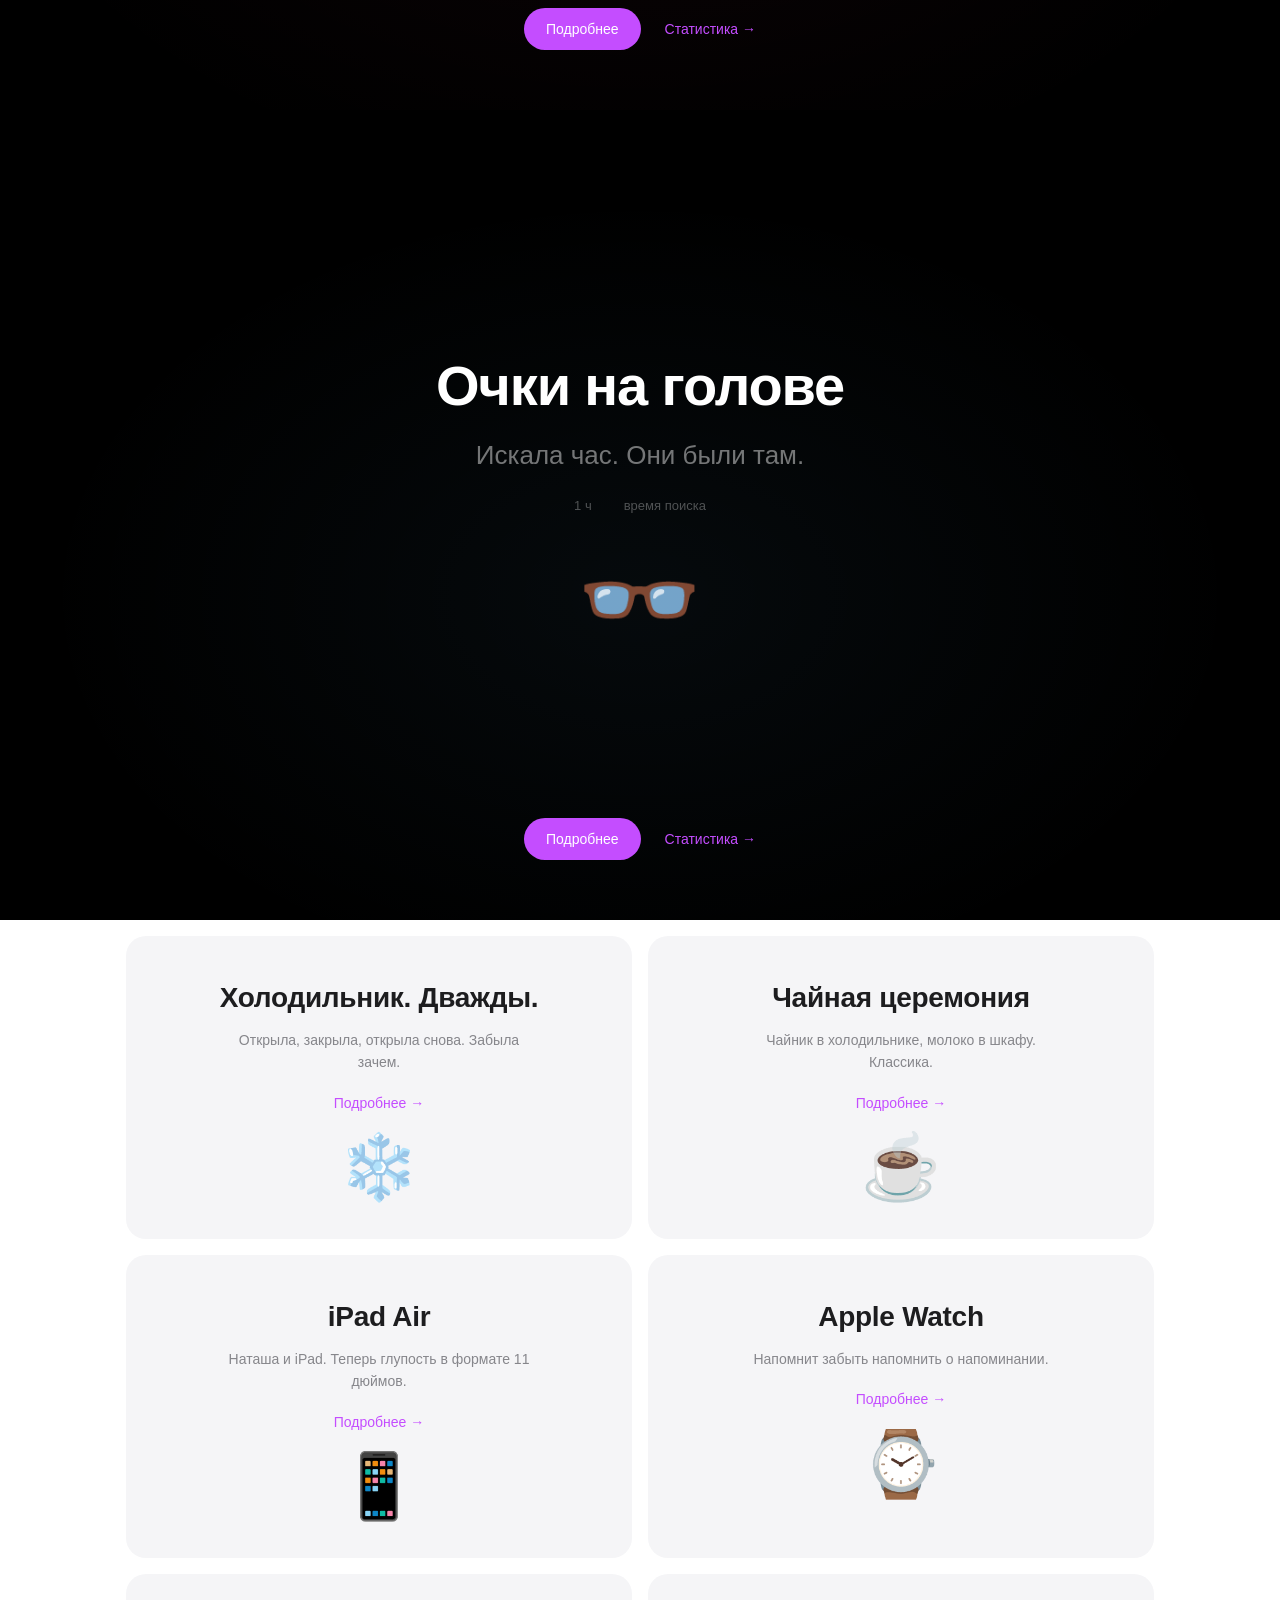
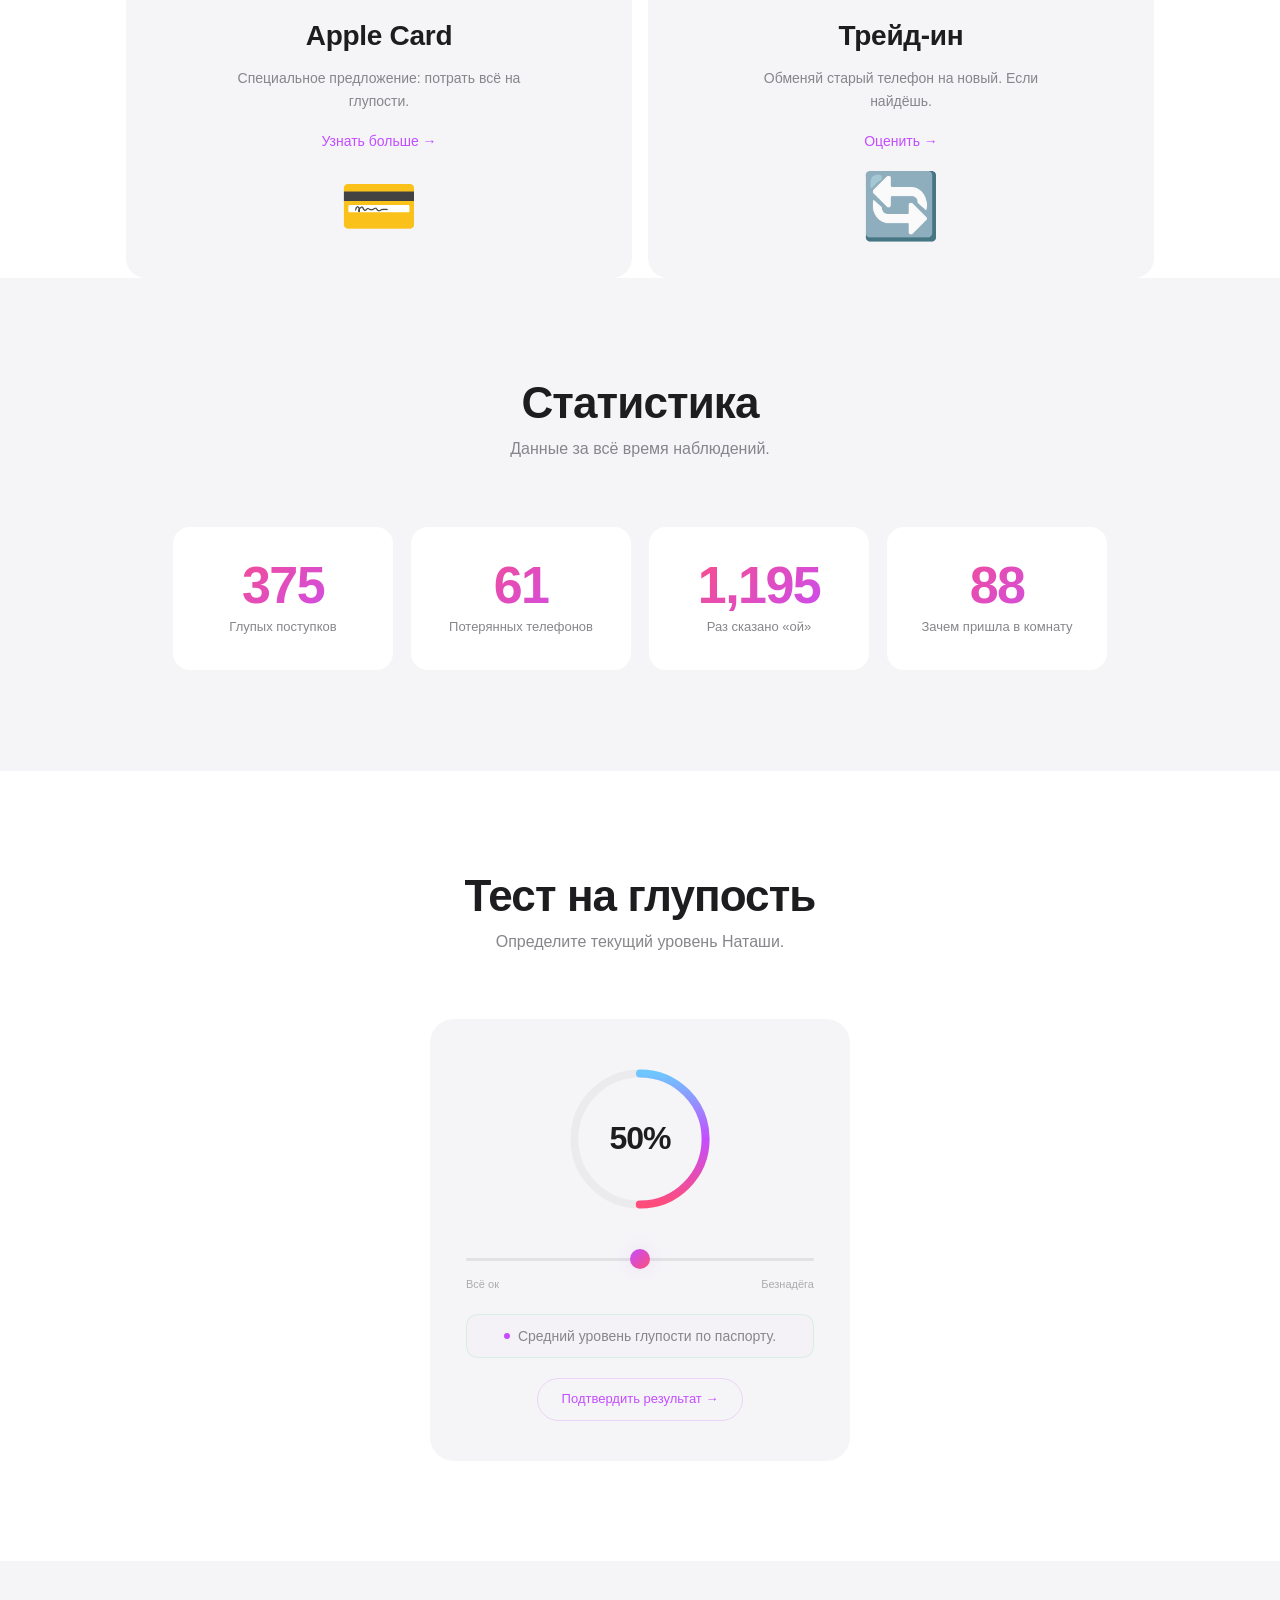
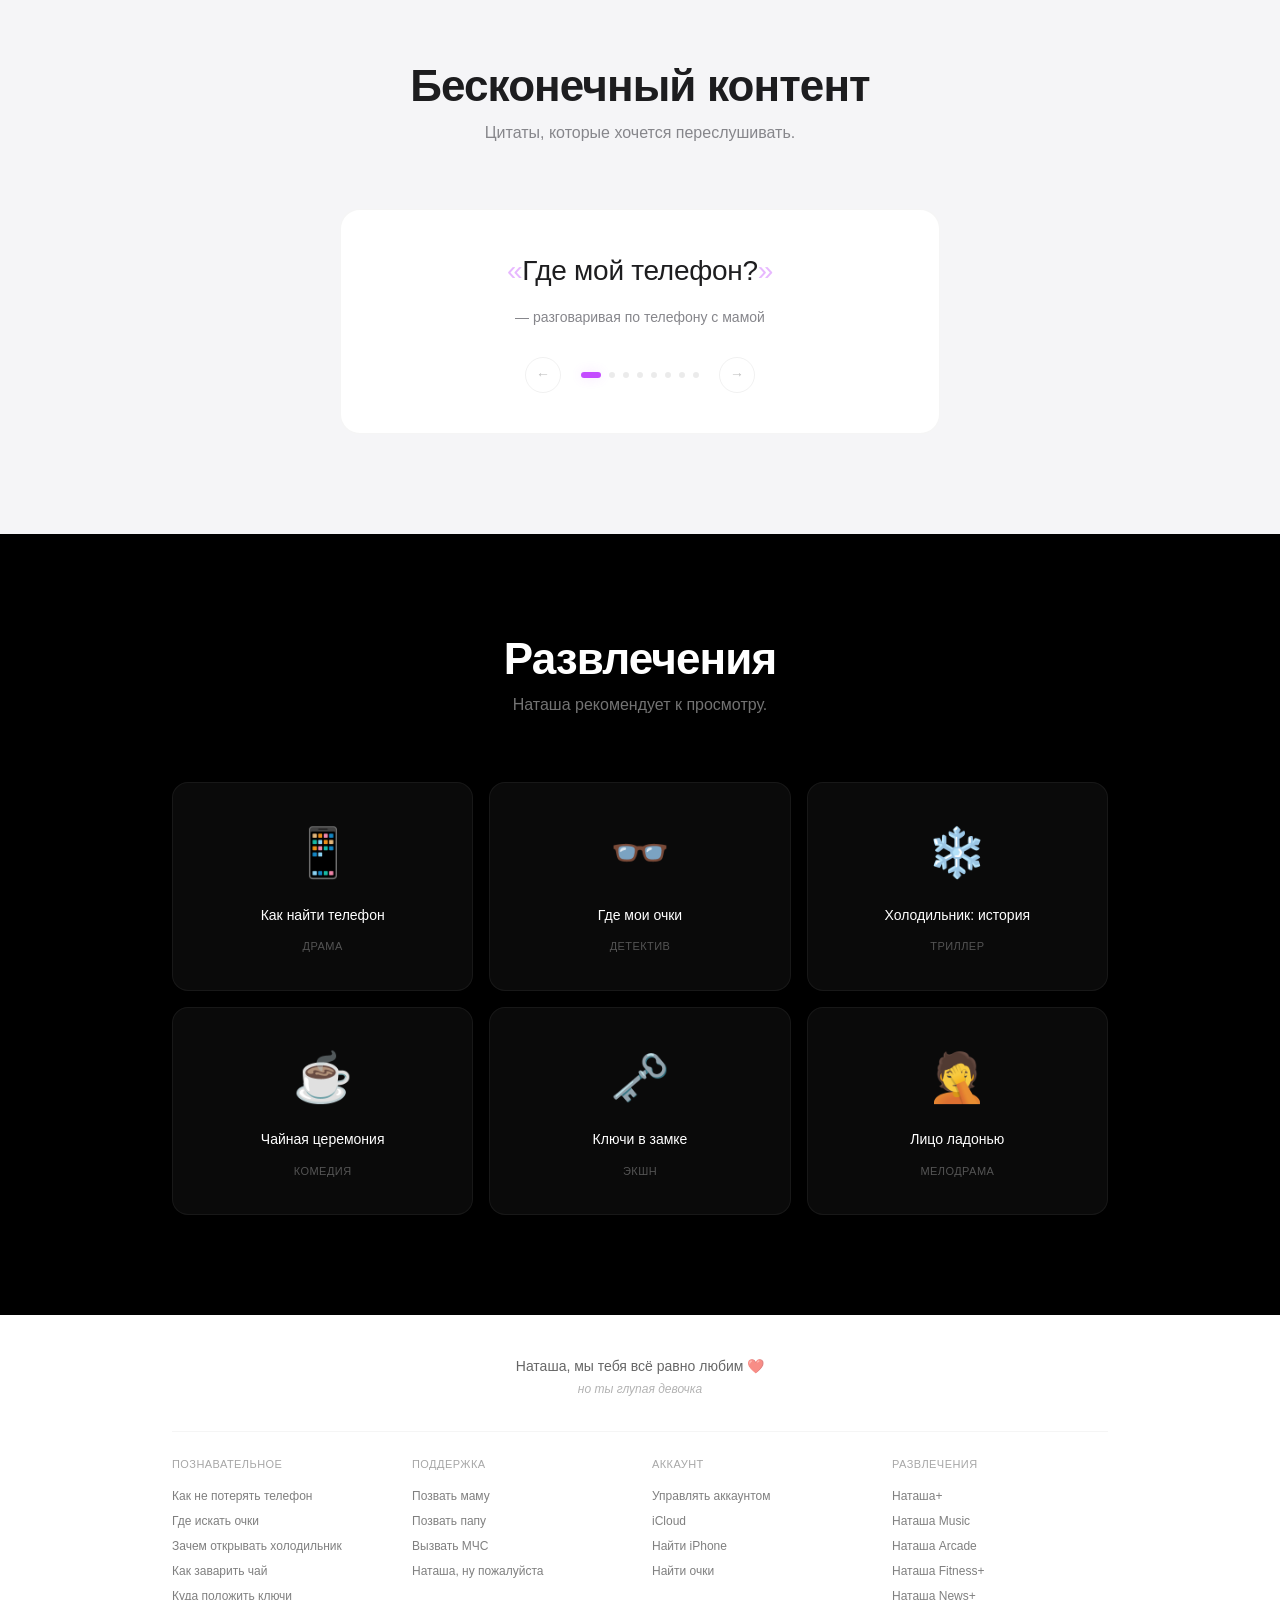
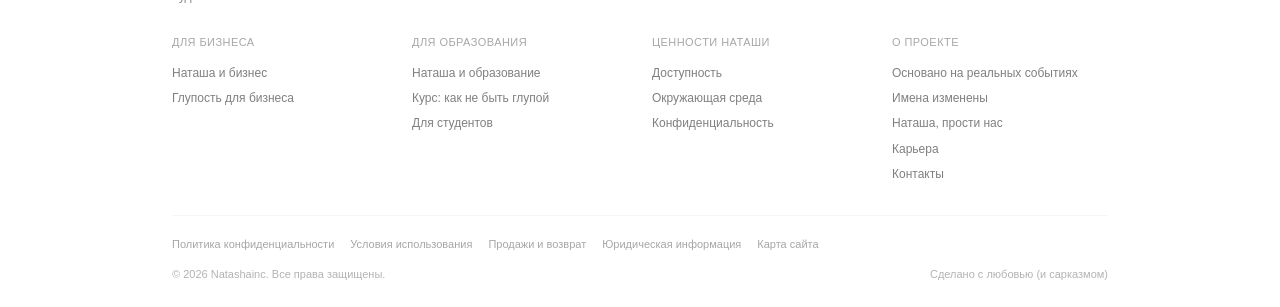
==== commit 8ceef1e5: "Full Apple.com clone: multi-hero, promo grid, gallery, footer columns" ====
--- a/index.html
+++ b/index.html
@@ -8,96 +8,148 @@
 </head>
 <body>
 
-  <!-- Nav -->
+  <!-- ═══ Navigation ═══ -->
   <nav class="nav">
     <div class="nav-inner">
-      <span class="nav-logo">Наташа</span>
-      <div class="nav-links">
-        <a href="#features">Что не так</a>
-        <a href="#stats">Цифры</a>
-        <a href="#meter">Тест</a>
-        <a href="#quotes">Цитаты</a>
+      <a class="nav-logo" href="#">Наташа</a>
+      <div class="nav-center">
+        <a href="#">Факты</a>
+        <a href="#">Статистика</a>
+        <a href="#">Тест</a>
+        <a href="#">Цитаты</a>
+        <a href="#">О проекте</a>
+      </div>
+      <div class="nav-right">
+        <button class="nav-search">
+          <svg width="15" height="15" viewBox="0 0 15 15" fill="none"><circle cx="6.5" cy="6.5" r="5.5" stroke="currentColor" stroke-width="1.2"/><path d="M10.5 10.5L14 14" stroke="currentColor" stroke-width="1.2" stroke-linecap="round"/></svg>
+        </button>
+        <button class="nav-bag">
+          <svg width="15" height="15" viewBox="0 0 15 15" fill="none"><path d="M3.5 4.5V3.5C3.5 2.12 4.62 1 6 1H9C10.38 1 11.5 2.12 11.5 3.5V4.5" stroke="currentColor" stroke-width="1.2"/><rect x="1.5" y="4.5" width="12" height="9" rx="1.5" stroke="currentColor" stroke-width="1.2"/></svg>
+        </button>
       </div>
     </div>
   </nav>
 
-  <!-- Hero -->
-  <section class="hero">
+  <!-- ═══ Hero: Основной ═══ -->
+  <section class="hero hero-dark">
+    <div class="hero-bg" style="background: radial-gradient(ellipse 800px 500px at 50% 40%, rgba(255,77,122,0.08), transparent), radial-gradient(ellipse 600px 400px at 30% 70%, rgba(196,77,255,0.05), transparent);"></div>
     <div class="hero-body">
       <h1 class="hero-title">Наташа</h1>
       <p class="hero-subtitle">глупая девочка</p>
-      <p class="hero-slogan">Неоспоримые доказательства. Собрано фактов: <strong>420</strong>.</p>
+      <p class="hero-desc">Коллекция неопровержимых доказательств. Собрано фактов: <strong>420</strong>.</p>
       <div class="hero-actions">
-        <a href="#features" class="hero-btn">Смотреть факты</a>
-        <a href="#meter" class="hero-link">Пройти тест →</a>
-      </div>
-    </div>
-    <div class="hero-visual">
-      <div class="hero-emoji">🤦‍♀️</div>
-    </div>
-  </section>
-
-  <!-- Features -->
-  <section class="section" id="features">
+        <a href="#features" class="btn-primary">Смотреть факты</a>
+        <a href="#meter" class="btn-link">Пройти тест →</a>
+      </div>
+    </div>
+    <div class="hero-badge">⚡ Статус: активна</div>
+  </section>
+
+  <!-- ═══ Hero: Инциденты (like iPhone 17 Pro hero) ═══ -->
+  <section class="hero hero-dark hero-product">
+    <div class="hero-bg" style="background: radial-gradient(ellipse 700px 500px at 50% 50%, rgba(255,77,122,0.06), transparent);"></div>
+    <div class="hero-product-body">
+      <h2 class="hero-product-name">Поиск телефона</h2>
+      <p class="hero-product-tagline">Нашла. В руке.</p>
+      <div class="hero-product-info">
+        <span class="hero-product-stat">20 мин</span>
+        <span class="hero-product-stat">время поиска</span>
+      </div>
+      <div class="hero-product-emoji">📱</div>
+    </div>
+    <div class="hero-actions" style="position:absolute;bottom:60px;left:50%;transform:translateX(-50%);">
+      <a href="#features" class="btn-primary">Подробнее</a>
+      <a href="#stats" class="btn-link">Статистика →</a>
+    </div>
+  </section>
+
+  <!-- ═══ Hero: Очки (like iPhone 17 hero) ═══ -->
+  <section class="hero hero-dark hero-product">
+    <div class="hero-bg" style="background: radial-gradient(ellipse 600px 400px at 50% 60%, rgba(110,198,255,0.05), transparent);"></div>
+    <div class="hero-product-body">
+      <h2 class="hero-product-name">Очки на голове</h2>
+      <p class="hero-product-tagline">Искала час. Они были там.</p>
+      <div class="hero-product-info">
+        <span class="hero-product-stat">1 ч</span>
+        <span class="hero-product-stat">время поиска</span>
+      </div>
+      <div class="hero-product-emoji">👓</div>
+    </div>
+    <div class="hero-actions" style="position:absolute;bottom:60px;left:50%;transform:translateX(-50%);">
+      <a href="#features" class="btn-primary">Подробнее</a>
+      <a href="#stats" class="btn-link">Статистика →</a>
+    </div>
+  </section>
+
+  <!-- ═══ Promo Grid (like Apple's 2-column grid) ═══ -->
+  <section class="promo-grid">
+    <div class="promo-card promo-light">
+      <div class="promo-body">
+        <h3 class="promo-title">Холодильник. Дважды.</h3>
+        <p class="promo-desc">Открыла, закрыла, открыла снова. Забыла зачем.</p>
+        <a href="#features" class="promo-link">Подробнее →</a>
+      </div>
+      <div class="promo-visual">
+        <span class="promo-emoji">❄️</span>
+      </div>
+    </div>
+    <div class="promo-card promo-light">
+      <div class="promo-body">
+        <h3 class="promo-title">Чайная церемония</h3>
+        <p class="promo-desc">Чайник в холодильнике, молоко в шкафу. Классика.</p>
+        <a href="#features" class="promo-link">Подробнее →</a>
+      </div>
+      <div class="promo-visual">
+        <span class="promo-emoji">☕</span>
+      </div>
+    </div>
+    <div class="promo-card promo-light">
+      <div class="promo-body">
+        <h3 class="promo-title">iPad Air</h3>
+        <p class="promo-desc">Наташа и iPad. Теперь глупость в формате 11 дюймов.</p>
+        <a href="#features" class="promo-link">Подробнее →</a>
+      </div>
+      <div class="promo-visual">
+        <span class="promo-emoji">📱</span>
+      </div>
+    </div>
+    <div class="promo-card promo-light">
+      <div class="promo-body">
+        <h3 class="promo-title">Apple Watch</h3>
+        <p class="promo-desc">Напомнит забыть напомнить о напоминании.</p>
+        <a href="#features" class="promo-link">Подробнее →</a>
+      </div>
+      <div class="promo-visual">
+        <span class="promo-emoji">⌚</span>
+      </div>
+    </div>
+    <div class="promo-card promo-light">
+      <div class="promo-body">
+        <h3 class="promo-title">Apple Card</h3>
+        <p class="promo-desc">Специальное предложение: потрать всё на глупости.</p>
+        <a href="#features" class="promo-link">Узнать больше →</a>
+      </div>
+      <div class="promo-visual">
+        <span class="promo-emoji">💳</span>
+      </div>
+    </div>
+    <div class="promo-card promo-light">
+      <div class="promo-body">
+        <h3 class="promo-title">Трейд-ин</h3>
+        <p class="promo-desc">Обменяй старый телефон на новый. Если найдёшь.</p>
+        <a href="#features" class="promo-link">Оценить →</a>
+      </div>
+      <div class="promo-visual">
+        <span class="promo-emoji">🔄</span>
+      </div>
+    </div>
+  </section>
+
+  <!-- ═══ Stats — как секция на Apple ═══ -->
+  <section class="section section-gray" id="stats">
     <div class="section-header">
-      <h2 class="section-title">Характеристики глупости</h2>
-      <p class="section-desc">Каждая деталь подтверждена показаниями очевидцев.</p>
-    </div>
-
-    <div class="feature-row">
-      <div class="feature-media">
-        <div class="feature-icon">📱</div>
-      </div>
-      <div class="feature-info">
-        <span class="feature-tag">Инцидент №1</span>
-        <h3 class="feature-name">Поиск телефона</h3>
-        <p class="feature-text">Искала телефон по квартире 20 минут. Всё это время разговаривала по нему с мамой. Свидетели отмечают — паника была абсолютно искренней.</p>
-        <a class="feature-link">Зафиксировано 69 раз</a>
-      </div>
-    </div>
-
-    <div class="feature-row flipped">
-      <div class="feature-media">
-        <div class="feature-icon">👓</div>
-      </div>
-      <div class="feature-info">
-        <span class="feature-tag">Инцидент №2</span>
-        <h3 class="feature-name">Оптический парадокс</h3>
-        <p class="feature-text">Очки искали по всей квартире около часа. Нашли на голове владелицы. На вопрос «как?» был получен ответ: «они как-то сами».</p>
-        <a class="feature-link">Зафиксировано 133 раза</a>
-      </div>
-    </div>
-
-    <div class="feature-row">
-      <div class="feature-media">
-        <div class="feature-icon">❄️</div>
-      </div>
-      <div class="feature-info">
-        <span class="feature-tag">Инцидент №3</span>
-        <h3 class="feature-name">Холодильник. Дважды.</h3>
-        <p class="feature-text">Открыла холодильник, постояла, закрыла. Через 10 секунд открыла снова. На вопрос «зачем?» последовал ответ: «забыла». Диагноз: стабильно.</p>
-        <a class="feature-link">Зафиксировано 256 раз</a>
-      </div>
-    </div>
-
-    <div class="feature-row flipped">
-      <div class="feature-media">
-        <div class="feature-icon">☕</div>
-      </div>
-      <div class="feature-info">
-        <span class="feature-tag">Инцидент №4</span>
-        <h3 class="feature-name">Чайная церемония</h3>
-        <p class="feature-text">Налила чай, поставила чайник в холодильник, кружку оставила на столе, молоко убрала в шкаф. Эксперты разводят руками. Третий раз за неделю.</p>
-        <a class="feature-link">Зафиксировано 89 раз</a>
-      </div>
-    </div>
-  </section>
-
-  <!-- Stats -->
-  <section class="section section-alt" id="stats">
-    <div class="section-header">
-      <h2 class="section-title">Статистика за всё время</h2>
-      <p class="section-desc">Данные обновляются в реальном времени. Шутка. Но могли бы.</p>
+      <h2 class="section-title">Статистика</h2>
+      <p class="section-desc">Данные за всё время наблюдений.</p>
     </div>
     <div class="stats-grid">
       <div class="stat-card">
@@ -119,15 +171,15 @@
     </div>
   </section>
 
-  <!-- Meter -->
+  <!-- ═══ Meter (интерактив) ═══ -->
   <section class="section" id="meter">
     <div class="section-header">
       <h2 class="section-title">Тест на глупость</h2>
-      <p class="section-desc">Определите текущий уровень Наташи в реальном времени.</p>
-    </div>
-    <div class="meter-wrap">
+      <p class="section-desc">Определите текущий уровень Наташи.</p>
+    </div>
+    <div class="meter-container">
       <div class="meter-card">
-        <div class="meter-visual">
+        <div class="meter-ring-wrap">
           <svg viewBox="0 0 200 200" class="meter-ring">
             <defs>
               <linearGradient id="meterGrad" x1="0%" y1="0%" x2="100%" y2="0%">
@@ -152,57 +204,147 @@
           <span class="meter-dot"></span>
           Средний уровень
         </div>
-        <button class="meter-btn" id="confettiBtn">Подтвердить результат</button>
-      </div>
-    </div>
-  </section>
-
-  <!-- Quotes -->
-  <section class="section section-alt" id="quotes">
+        <button class="confetti-btn" id="confettiBtn">Подтвердить результат →</button>
+      </div>
+    </div>
+  </section>
+
+  <!-- ═══ Quotes / Entertainment Gallery ═══ -->
+  <section class="section section-gray" id="quotes">
     <div class="section-header">
-      <h2 class="section-title">Цитаты</h2>
-      <p class="section-desc">Коллекция высказываний, вошедших в историю.</p>
-    </div>
-    <div class="quotes">
-      <div class="quote-text" id="quoteText"></div>
-      <div class="quote-context" id="quoteContext"></div>
-      <div class="quote-nav">
-        <button class="quote-btn" id="quotePrev">←</button>
-        <div class="quote-dots" id="quoteDots"></div>
-        <button class="quote-btn" id="quoteNext">→</button>
-      </div>
-    </div>
-  </section>
-
-  <!-- Footer -->
+      <h2 class="section-title">Бесконечный контент</h2>
+      <p class="section-desc">Цитаты, которые хочется переслушивать.</p>
+    </div>
+    <div class="quotes-showcase">
+      <div class="quote-card">
+        <div class="quote-text" id="quoteText"></div>
+        <div class="quote-context" id="quoteContext"></div>
+        <div class="quote-nav">
+          <button class="quote-btn" id="quotePrev">←</button>
+          <div class="quote-dots" id="quoteDots"></div>
+          <button class="quote-btn" id="quoteNext">→</button>
+        </div>
+      </div>
+    </div>
+  </section>
+
+  <!-- ═══ Gallery (like Apple TV gallery) ═══ -->
+  <section class="section section-dark">
+    <div class="section-header">
+      <h2 class="section-title section-title-light">Развлечения</h2>
+      <p class="section-desc section-desc-light">Наташа рекомендует к просмотру.</p>
+    </div>
+    <div class="gallery">
+      <div class="gallery-item">
+        <div class="gallery-visual">📱</div>
+        <div class="gallery-label">Как найти телефон</div>
+        <span class="gallery-tag">Драма</span>
+      </div>
+      <div class="gallery-item">
+        <div class="gallery-visual">👓</div>
+        <div class="gallery-label">Где мои очки</div>
+        <span class="gallery-tag">Детектив</span>
+      </div>
+      <div class="gallery-item">
+        <div class="gallery-visual">❄️</div>
+        <div class="gallery-label">Холодильник: история</div>
+        <span class="gallery-tag">Триллер</span>
+      </div>
+      <div class="gallery-item">
+        <div class="gallery-visual">☕</div>
+        <div class="gallery-label">Чайная церемония</div>
+        <span class="gallery-tag">Комедия</span>
+      </div>
+      <div class="gallery-item">
+        <div class="gallery-visual">🗝️</div>
+        <div class="gallery-label">Ключи в замке</div>
+        <span class="gallery-tag">Экшн</span>
+      </div>
+      <div class="gallery-item">
+        <div class="gallery-visual">🤦</div>
+        <div class="gallery-label">Лицо ладонью</div>
+        <span class="gallery-tag">Мелодрама</span>
+      </div>
+    </div>
+  </section>
+
+  <!-- ═══ Footer (Apple-style) ═══ -->
   <footer class="footer">
-    <div class="footer-top">
-      <div class="footer-note">Наташа, мы тебя всё равно любим ❤️</div>
-      <div class="footer-subnote">но ты глупая девочка</div>
-    </div>
+    <div class="footer-note">
+      Наташа, мы тебя всё равно любим ❤️
+      <span class="footer-note-sub">но ты глупая девочка</span>
+    </div>
+
     <div class="footer-links">
       <div class="footer-col">
         <h4>Познавательное</h4>
         <a href="#">Как не потерять телефон</a>
         <a href="#">Где искать очки</a>
         <a href="#">Зачем открывать холодильник</a>
+        <a href="#">Как заварить чай</a>
+        <a href="#">Куда положить ключи</a>
       </div>
       <div class="footer-col">
         <h4>Поддержка</h4>
         <a href="#">Позвать маму</a>
         <a href="#">Позвать папу</a>
         <a href="#">Вызвать МЧС</a>
+        <a href="#">Наташа, ну пожалуйста</a>
+      </div>
+      <div class="footer-col">
+        <h4>Аккаунт</h4>
+        <a href="#">Управлять аккаунтом</a>
+        <a href="#">iCloud</a>
+        <a href="#">Найти iPhone</a>
+        <a href="#">Найти очки</a>
+      </div>
+      <div class="footer-col">
+        <h4>Развлечения</h4>
+        <a href="#">Наташа+</a>
+        <a href="#">Наташа Music</a>
+        <a href="#">Наташа Arcade</a>
+        <a href="#">Наташа Fitness+</a>
+        <a href="#">Наташа News+</a>
+      </div>
+      <div class="footer-col">
+        <h4>Для бизнеса</h4>
+        <a href="#">Наташа и бизнес</a>
+        <a href="#">Глупость для бизнеса</a>
+      </div>
+      <div class="footer-col">
+        <h4>Для образования</h4>
+        <a href="#">Наташа и образование</a>
+        <a href="#">Курс: как не быть глупой</a>
+        <a href="#">Для студентов</a>
+      </div>
+      <div class="footer-col">
+        <h4>Ценности Наташи</h4>
+        <a href="#">Доступность</a>
+        <a href="#">Окружающая среда</a>
+        <a href="#">Конфиденциальность</a>
       </div>
       <div class="footer-col">
         <h4>О проекте</h4>
         <a href="#">Основано на реальных событиях</a>
         <a href="#">Имена изменены</a>
-        <a href="#">Наташа, прости</a>
-      </div>
-    </div>
+        <a href="#">Наташа, прости нас</a>
+        <a href="#">Карьера</a>
+        <a href="#">Контакты</a>
+      </div>
+    </div>
+
     <div class="footer-legal">
-      <span>© 2026 Natashainc. Все права защищены.</span>
-      <span>Сделано с любовью (и сарказмом)</span>
+      <div class="footer-legal-links">
+        <a href="#">Политика конфиденциальности</a>
+        <a href="#">Условия использования</a>
+        <a href="#">Продажи и возврат</a>
+        <a href="#">Юридическая информация</a>
+        <a href="#">Карта сайта</a>
+      </div>
+      <div class="footer-legal-copy">
+        <span>© 2026 Natashainc. Все права защищены.</span>
+        <span>Сделано с любовью (и сарказмом)</span>
+      </div>
     </div>
   </footer>
 
--- a/css/style.css
+++ b/css/style.css
@@ -1,6 +1,6 @@
 /* ============================================
    Наташа — глупая девочка
-   Apple.com style
+   Apple.com full clone — дизайн
    ============================================ */
 
 /* ---------- Reset ---------- */
@@ -25,7 +25,7 @@
 }
 
 ::selection {
-  background: rgba(196, 77, 255, 0.25);
+  background: rgba(196, 77, 255, 0.2);
 }
 
 a {
@@ -50,95 +50,140 @@
   z-index: 100;
   backdrop-filter: blur(20px) saturate(180%);
   -webkit-backdrop-filter: blur(20px) saturate(180%);
-  background: rgba(255,255,255,0.72);
-  border-bottom: 1px solid rgba(0,0,0,0.06);
-  transition: background 0.3s;
+  background: rgba(255,255,255,0.7);
+  border-bottom: 1px solid rgba(0,0,0,0.05);
+  height: 44px;
+  display: flex;
+  align-items: center;
 }
 
 .nav-inner {
   max-width: 980px;
+  width: 100%;
   margin: 0 auto;
   padding: 0 22px;
-  height: 44px;
   display: flex;
   align-items: center;
   justify-content: space-between;
 }
 
 .nav-logo {
-  font-size: 13px;
+  font-size: 16px;
   font-weight: 600;
-  letter-spacing: -0.01em;
   background: linear-gradient(135deg, #ff4d7a, #c44dff);
   -webkit-background-clip: text;
   background-clip: text;
   color: transparent;
-}
-
-.nav-links {
-  display: flex;
-  gap: 28px;
-}
-
-.nav-links a {
+  letter-spacing: -0.01em;
+}
+
+.nav-center {
+  display: flex;
+  gap: 30px;
+  position: absolute;
+  left: 50%;
+  transform: translateX(-50%);
+}
+
+.nav-center a {
   font-size: 12px;
   font-weight: 400;
-  color: rgba(0,0,0,0.42);
+  color: rgba(0,0,0,0.44);
   letter-spacing: 0.01em;
   transition: color 0.2s;
 }
 
-.nav-links a:hover {
+.nav-center a:hover {
   color: #1d1d1f;
 }
 
-@media (max-width: 600px) {
-  .nav-links { display: none; }
+.nav-right {
+  display: flex;
+  gap: 20px;
+}
+
+.nav-right button {
+  color: rgba(0,0,0,0.44);
+  transition: color 0.2s;
+  display: flex;
+  align-items: center;
+}
+
+.nav-right button:hover {
+  color: #1d1d1f;
+}
+
+@media (max-width: 700px) {
+  .nav-center { display: none; }
 }
 
 /* ---------- Hero ---------- */
 .hero {
-  max-width: 1060px;
-  margin: 0 auto;
-  padding: 160px 22px 100px;
-  display: grid;
-  grid-template-columns: 1fr 1fr;
-  gap: 60px;
-  align-items: center;
-  min-height: 90vh;
+  position: relative;
+  min-height: 100vh;
+  display: flex;
+  align-items: center;
+  justify-content: center;
+  text-align: center;
+  overflow: hidden;
+  padding: 0 24px;
+}
+
+.hero-dark {
+  background: #000;
+  color: #fff;
+}
+
+.hero-bg {
+  position: absolute;
+  inset: 0;
+  pointer-events: none;
 }
 
 .hero-body {
-  padding-top: 20px;
+  position: relative;
+  z-index: 1;
+  max-width: 700px;
 }
 
 .hero-title {
-  font-size: clamp(48px, 7vw, 80px);
+  font-size: clamp(56px, 12vw, 120px);
   font-weight: 700;
   letter-spacing: -0.03em;
-  line-height: 1.05;
-  color: #1d1d1f;
-  margin-bottom: 4px;
+  line-height: 1;
+  background: linear-gradient(135deg, #ff4d7a 0%, #c44dff 40%, #6ec6ff 80%);
+  -webkit-background-clip: text;
+  background-clip: text;
+  color: transparent;
+  background-size: 200% 200%;
+  animation: heroGrad 6s ease infinite;
+  margin-bottom: 6px;
+}
+
+@keyframes heroGrad {
+  0%, 100% { background-position: 0% 50%; }
+  50% { background-position: 100% 50%; }
 }
 
 .hero-subtitle {
-  font-size: clamp(22px, 3vw, 32px);
-  font-weight: 400;
-  letter-spacing: -0.01em;
-  color: #86868b;
+  font-size: clamp(18px, 3vw, 32px);
+  font-weight: 350;
+  letter-spacing: 0.2em;
+  text-transform: uppercase;
+  color: rgba(255,255,255,0.3);
   margin-bottom: 20px;
 }
 
-.hero-slogan {
+.hero-desc {
   font-size: 16px;
   font-weight: 400;
-  color: #86868b;
-  line-height: 1.6;
-  margin-bottom: 32px;
-  max-width: 440px;
-}
-
-.hero-slogan strong {
+  color: rgba(255,255,255,0.45);
+  max-width: 460px;
+  margin: 0 auto 32px;
+  line-height: 1.7;
+}
+
+.hero-desc strong {
   color: #c44dff;
   font-weight: 600;
 }
@@ -146,10 +191,11 @@
 .hero-actions {
   display: flex;
   align-items: center;
+  justify-content: center;
   gap: 24px;
 }
 
-.hero-btn {
+.btn-primary {
   display: inline-flex;
   padding: 10px 22px;
   border-radius: 980px;
@@ -160,52 +206,167 @@
   transition: opacity 0.2s, transform 0.2s;
 }
 
-.hero-btn:hover {
+.btn-primary:hover {
   opacity: 0.85;
   transform: scale(1.02);
 }
 
-.hero-link {
+.btn-link {
   font-size: 14px;
   font-weight: 500;
   color: #c44dff;
   transition: opacity 0.2s;
 }
 
-.hero-link:hover {
+.btn-link:hover {
   opacity: 0.65;
 }
 
-.hero-visual {
-  display: flex;
-  align-items: center;
+.hero-badge {
+  position: absolute;
+  top: 80px;
+  left: 50%;
+  transform: translateX(-50%);
+  font-size: 12px;
+  font-weight: 500;
+  color: rgba(255,255,255,0.25);
+  letter-spacing: 0.05em;
+  text-transform: uppercase;
+  z-index: 1;
+}
+
+/* ---------- Hero Product (like iPhone hero) ---------- */
+.hero-product {
+  min-height: 90vh;
+  padding-top: 60px;
+  padding-bottom: 100px;
+}
+
+.hero-product-body {
+  position: relative;
+  z-index: 1;
+}
+
+.hero-product-name {
+  font-size: clamp(32px, 6vw, 56px);
+  font-weight: 600;
+  letter-spacing: -0.02em;
+  margin-bottom: 4px;
+}
+
+.hero-product-tagline {
+  font-size: clamp(18px, 2.5vw, 26px);
+  font-weight: 400;
+  color: rgba(255,255,255,0.45);
+  margin-bottom: 20px;
+}
+
+.hero-product-info {
+  display: flex;
+  gap: 32px;
   justify-content: center;
-}
-
-.hero-emoji {
-  font-size: 160px;
+  margin-bottom: 32px;
+}
+
+.hero-product-stat {
+  font-size: 13px;
+  font-weight: 400;
+  color: rgba(255,255,255,0.3);
+}
+
+.hero-product-emoji {
+  font-size: 100px;
   line-height: 1;
-  filter: grayscale(0.15);
   animation: heroBob 5s ease-in-out infinite;
 }
 
 @keyframes heroBob {
-  0%, 100% { transform: translateY(0) rotate(-3deg); }
-  50% { transform: translateY(-16px) rotate(3deg); }
+  0%, 100% { transform: translateY(0) rotate(-2deg); }
+  50% { transform: translateY(-12px) rotate(2deg); }
+}
+
+/* ---------- Promo Grid (2 columns, like Apple) ---------- */
+.promo-grid {
+  max-width: 1060px;
+  margin: 0 auto;
+  padding: 16px 16px 0;
+  display: grid;
+  grid-template-columns: 1fr 1fr;
+  gap: 16px;
+}
+
+.promo-card {
+  border-radius: 20px;
+  padding: 40px 36px;
+  display: flex;
+  flex-direction: column;
+  align-items: center;
+  text-align: center;
+  position: relative;
+  overflow: hidden;
+}
+
+.promo-light {
+  background: #f5f5f7;
+  color: #1d1d1f;
+}
+
+.promo-body {
+  position: relative;
+  z-index: 1;
+  max-width: 320px;
+}
+
+.promo-title {
+  font-size: clamp(20px, 2.5vw, 28px);
+  font-weight: 600;
+  letter-spacing: -0.01em;
+  margin-bottom: 8px;
+}
+
+.promo-desc {
+  font-size: 14px;
+  font-weight: 400;
+  color: #86868b;
+  margin-bottom: 16px;
+  line-height: 1.6;
+}
+
+.promo-link {
+  font-size: 14px;
+  font-weight: 500;
+  color: #c44dff;
+  transition: opacity 0.2s;
+}
+
+.promo-link:hover {
+  opacity: 0.65;
+}
+
+.promo-visual {
+  margin-top: 20px;
+}
+
+.promo-emoji {
+  font-size: 64px;
+  line-height: 1;
+  filter: grayscale(0.1);
+  transition: transform 0.3s;
+}
+
+.promo-card:hover .promo-emoji {
+  transform: scale(1.1);
 }
 
 @media (max-width: 700px) {
-  .hero {
+  .promo-grid {
     grid-template-columns: 1fr;
-    gap: 40px;
-    text-align: center;
-    padding: 120px 22px 60px;
-    min-height: auto;
+    padding: 12px 12px 0;
+    gap: 12px;
   }
-  .hero-slogan { max-width: 100%; }
-  .hero-actions { justify-content: center; }
-  .hero-emoji { font-size: 100px; }
-  .hero-visual { order: -1; }
+  .promo-card {
+    padding: 28px 20px;
+  }
 }
 
 /* ---------- Sections ---------- */
@@ -215,37 +376,53 @@
   padding: 100px 22px;
 }
 
-.section-alt {
+.section-gray {
   background: #f5f5f7;
   max-width: 100%;
   padding-left: calc((100% - 980px) / 2 + 22px);
   padding-right: calc((100% - 980px) / 2 + 22px);
 }
 
+.section-dark {
+  background: #000;
+  max-width: 100%;
+  padding-left: calc((100% - 980px) / 2 + 22px);
+  padding-right: calc((100% - 980px) / 2 + 22px);
+}
+
 @media (max-width: 1040px) {
-  .section-alt { padding-left: 22px; padding-right: 22px; }
+  .section-gray { padding-left: 22px; padding-right: 22px; }
+  .section-dark { padding-left: 22px; padding-right: 22px; }
 }
 
 .section-header {
   text-align: center;
-  margin-bottom: 72px;
+  margin-bottom: 64px;
 }
 
 .section-title {
-  font-size: clamp(32px, 4.5vw, 48px);
+  font-size: clamp(28px, 4vw, 44px);
   font-weight: 700;
   letter-spacing: -0.02em;
   line-height: 1.15;
   color: #1d1d1f;
-  margin-bottom: 10px;
+  margin-bottom: 8px;
+}
+
+.section-title-light {
+  color: #fff;
 }
 
 .section-desc {
-  font-size: 17px;
+  font-size: 16px;
   font-weight: 400;
   color: #86868b;
-  max-width: 520px;
+  max-width: 480px;
   margin: 0 auto;
+}
+
+.section-desc-light {
+  color: rgba(255,255,255,0.45);
 }
 
 /* ---------- Reveal ---------- */
@@ -258,102 +435,6 @@
 .reveal.visible {
   opacity: 1;
   transform: translateY(0);
-}
-
-/* ---------- Features ---------- */
-.feature-row {
-  display: grid;
-  grid-template-columns: 1fr 1fr;
-  gap: 60px;
-  align-items: center;
-  padding: 60px 0;
-  border-bottom: 1px solid rgba(0,0,0,0.04);
-  opacity: 0;
-  transform: translateY(40px);
-  transition: opacity 0.7s cubic-bezier(0.25, 0.1, 0.05, 1), transform 0.7s cubic-bezier(0.25, 0.1, 0.05, 1);
-}
-
-.feature-row.visible {
-  opacity: 1;
-  transform: translateY(0);
-}
-
-.feature-row:first-of-type { padding-top: 0; }
-.feature-row:last-of-type { border-bottom: none; padding-bottom: 0; }
-
-.feature-media {
-  display: flex;
-  align-items: center;
-  justify-content: center;
-  padding: 40px;
-  background: #f5f5f7;
-  border-radius: 24px;
-  transition: background 0.3s;
-}
-
-.feature-row:hover .feature-media {
-  background: #f0f0f2;
-}
-
-.feature-icon {
-  font-size: 80px;
-  line-height: 1;
-  filter: grayscale(0.1);
-  transition: transform 0.4s;
-}
-
-.feature-row:hover .feature-icon {
-  transform: scale(1.1);
-}
-
-.feature-tag {
-  font-size: 12px;
-  font-weight: 500;
-  color: #c44dff;
-  letter-spacing: 0.03em;
-  text-transform: uppercase;
-  margin-bottom: 8px;
-  display: block;
-}
-
-.feature-name {
-  font-size: clamp(24px, 3vw, 32px);
-  font-weight: 600;
-  letter-spacing: -0.01em;
-  line-height: 1.3;
-  color: #1d1d1f;
-  margin-bottom: 14px;
-}
-
-.feature-text {
-  font-size: 16px;
-  font-weight: 400;
-  line-height: 1.8;
-  color: #86868b;
-  margin-bottom: 16px;
-}
-
-.feature-link {
-  font-size: 14px;
-  font-weight: 500;
-  color: #c44dff;
-  cursor: default;
-}
-
-@media (max-width: 700px) {
-  .feature-row {
-    grid-template-columns: 1fr;
-    gap: 28px;
-    padding: 40px 0;
-  }
-  .feature-row.flipped .feature-media { order: 0; }
-  .feature-media { padding: 24px; }
-  .feature-icon { font-size: 56px; }
-}
-
-@media (min-width: 701px) {
-  .feature-row.flipped .feature-media { order: 1; }
-  .feature-row.flipped .feature-info { order: 0; }
 }
 
 /* ---------- Stats ---------- */
@@ -407,32 +488,24 @@
 }
 
 /* ---------- Meter ---------- */
-.meter-wrap {
+.meter-container {
   display: flex;
   justify-content: center;
 }
 
 .meter-card {
-  text-align: center;
-  max-width: 440px;
+  max-width: 420px;
   width: 100%;
   padding: 40px 36px;
   border-radius: 24px;
   background: #f5f5f7;
-  opacity: 0;
-  transform: translateY(30px);
-  transition: opacity 0.7s ease, transform 0.7s ease;
-}
-
-.meter-card.visible {
-  opacity: 1;
-  transform: translateY(0);
-}
-
-.meter-visual {
+  text-align: center;
+}
+
+.meter-ring-wrap {
   position: relative;
-  width: 180px;
-  height: 180px;
+  width: 160px;
+  height: 160px;
   margin: 0 auto 24px;
 }
 
@@ -447,7 +520,7 @@
   display: flex;
   align-items: center;
   justify-content: center;
-  font-size: 36px;
+  font-size: 32px;
   font-weight: 700;
   letter-spacing: -0.03em;
   color: #1d1d1f;
@@ -473,7 +546,7 @@
   border-radius: 50%;
   background: linear-gradient(135deg, #c44dff, #ff4d7a);
   cursor: pointer;
-  box-shadow: 0 0 20px rgba(196,77,255,0.2);
+  box-shadow: 0 0 20px rgba(196,77,255,0.15);
   transition: transform 0.2s;
 }
 
@@ -528,7 +601,7 @@
   50% { opacity: 1; transform: scale(1.2); }
 }
 
-.meter-btn {
+.confetti-btn {
   padding: 10px 24px;
   border-radius: 980px;
   font-size: 13px;
@@ -538,20 +611,27 @@
   transition: background 0.2s, border-color 0.2s;
 }
 
-.meter-btn:hover {
+.confetti-btn:hover {
   background: rgba(196,77,255,0.05);
   border-color: rgba(196,77,255,0.35);
 }
 
 /* ---------- Quotes ---------- */
-.quotes {
+.quotes-showcase {
   max-width: 600px;
   margin: 0 auto;
+}
+
+.quote-card {
+  background: #fff;
+  border-radius: 20px;
+  padding: 40px 32px;
   text-align: center;
+  border: 1px solid rgba(0,0,0,0.04);
 }
 
 .quote-text {
-  font-size: clamp(22px, 3vw, 30px);
+  font-size: clamp(22px, 3vw, 28px);
   font-weight: 500;
   line-height: 1.5;
   letter-spacing: -0.01em;
@@ -560,8 +640,8 @@
   margin-bottom: 14px;
 }
 
-.quote-text::before { content: '«'; color: rgba(196,77,255,0.35); }
-.quote-text::after { content: '»'; color: rgba(196,77,255,0.35); }
+.quote-text::before { content: '«'; color: rgba(196,77,255,0.4); }
+.quote-text::after { content: '»'; color: rgba(196,77,255,0.4); }
 
 .quote-context {
   font-size: 14px;
@@ -616,49 +696,92 @@
   border-radius: 3px;
 }
 
+/* ---------- Gallery ---------- */
+.gallery {
+  display: grid;
+  grid-template-columns: repeat(3, 1fr);
+  gap: 16px;
+}
+
+@media (max-width: 700px) {
+  .gallery { grid-template-columns: repeat(2, 1fr); }
+}
+
+.gallery-item {
+  border-radius: 16px;
+  padding: 32px 20px;
+  text-align: center;
+  background: rgba(255,255,255,0.04);
+  border: 1px solid rgba(255,255,255,0.06);
+  transition: background 0.3s, border-color 0.3s;
+}
+
+.gallery-item:hover {
+  background: rgba(255,255,255,0.07);
+  border-color: rgba(255,255,255,0.1);
+}
+
+.gallery-visual {
+  font-size: 48px;
+  margin-bottom: 12px;
+  filter: grayscale(0.15);
+}
+
+.gallery-label {
+  font-size: 14px;
+  font-weight: 500;
+  color: #fff;
+  margin-bottom: 6px;
+}
+
+.gallery-tag {
+  font-size: 11px;
+  font-weight: 400;
+  color: rgba(255,255,255,0.3);
+  text-transform: uppercase;
+  letter-spacing: 0.04em;
+}
+
 /* ---------- Footer ---------- */
 .footer {
   max-width: 980px;
   margin: 0 auto;
-  padding: 60px 22px 32px;
-}
-
-.footer-top {
+  padding: 40px 22px 24px;
+  font-size: 12px;
+  color: rgba(0,0,0,0.5);
+}
+
+.footer-note {
   text-align: center;
-  padding-bottom: 40px;
+  padding-bottom: 32px;
   border-bottom: 1px solid rgba(0,0,0,0.04);
-  margin-bottom: 32px;
-}
-
-.footer-note {
-  font-size: 26px;
-  font-weight: 600;
-  letter-spacing: -0.01em;
-  color: #1d1d1f;
-  margin-bottom: 4px;
-}
-
-.footer-subnote {
-  font-size: 15px;
-  font-weight: 400;
-  color: #86868b;
+  margin-bottom: 24px;
+  font-size: 14px;
+  color: rgba(0,0,0,0.6);
+}
+
+.footer-note-sub {
+  display: block;
+  margin-top: 2px;
+  font-size: 12px;
   font-style: italic;
+  color: rgba(0,0,0,0.3);
 }
 
 .footer-links {
   display: grid;
-  grid-template-columns: repeat(3, 1fr);
-  gap: 32px;
-  padding-bottom: 32px;
+  grid-template-columns: repeat(4, 1fr);
+  gap: 24px;
+  padding-bottom: 28px;
   border-bottom: 1px solid rgba(0,0,0,0.04);
-  margin-bottom: 20px;
-}
-
-@media (max-width: 600px) {
-  .footer-links {
-    grid-template-columns: 1fr;
-    gap: 24px;
-  }
+}
+
+@media (max-width: 800px) {
+  .footer-links { grid-template-columns: repeat(2, 1fr); }
+}
+
+@media (max-width: 500px) {
+  .footer-links { grid-template-columns: 1fr; }
 }
 
 .footer-col h4 {
@@ -667,7 +790,7 @@
   text-transform: uppercase;
   letter-spacing: 0.04em;
   color: rgba(0,0,0,0.35);
-  margin-bottom: 12px;
+  margin-bottom: 10px;
 }
 
 .footer-col a {
@@ -675,7 +798,7 @@
   font-size: 12px;
   font-weight: 400;
   color: rgba(0,0,0,0.5);
-  line-height: 2.2;
+  line-height: 2.1;
   transition: color 0.2s;
 }
 
@@ -684,17 +807,39 @@
 }
 
 .footer-legal {
-  display: flex;
+  padding-top: 20px;
+}
+
+.footer-legal-links {
+  display: flex;
+  flex-wrap: wrap;
+  gap: 16px;
+  margin-bottom: 12px;
+}
+
+.footer-legal-links a {
+  font-size: 11px;
+  color: rgba(0,0,0,0.35);
+  transition: color 0.2s;
+}
+
+.footer-legal-links a:hover {
+  color: #c44dff;
+}
+
+.footer-legal-copy {
+  display: flex;
+  flex-wrap: wrap;
   justify-content: space-between;
   font-size: 11px;
   color: rgba(0,0,0,0.3);
+  gap: 8px;
 }
 
 @media (max-width: 600px) {
-  .footer-legal {
+  .footer-legal-copy {
     flex-direction: column;
     text-align: center;
-    gap: 6px;
   }
 }
 
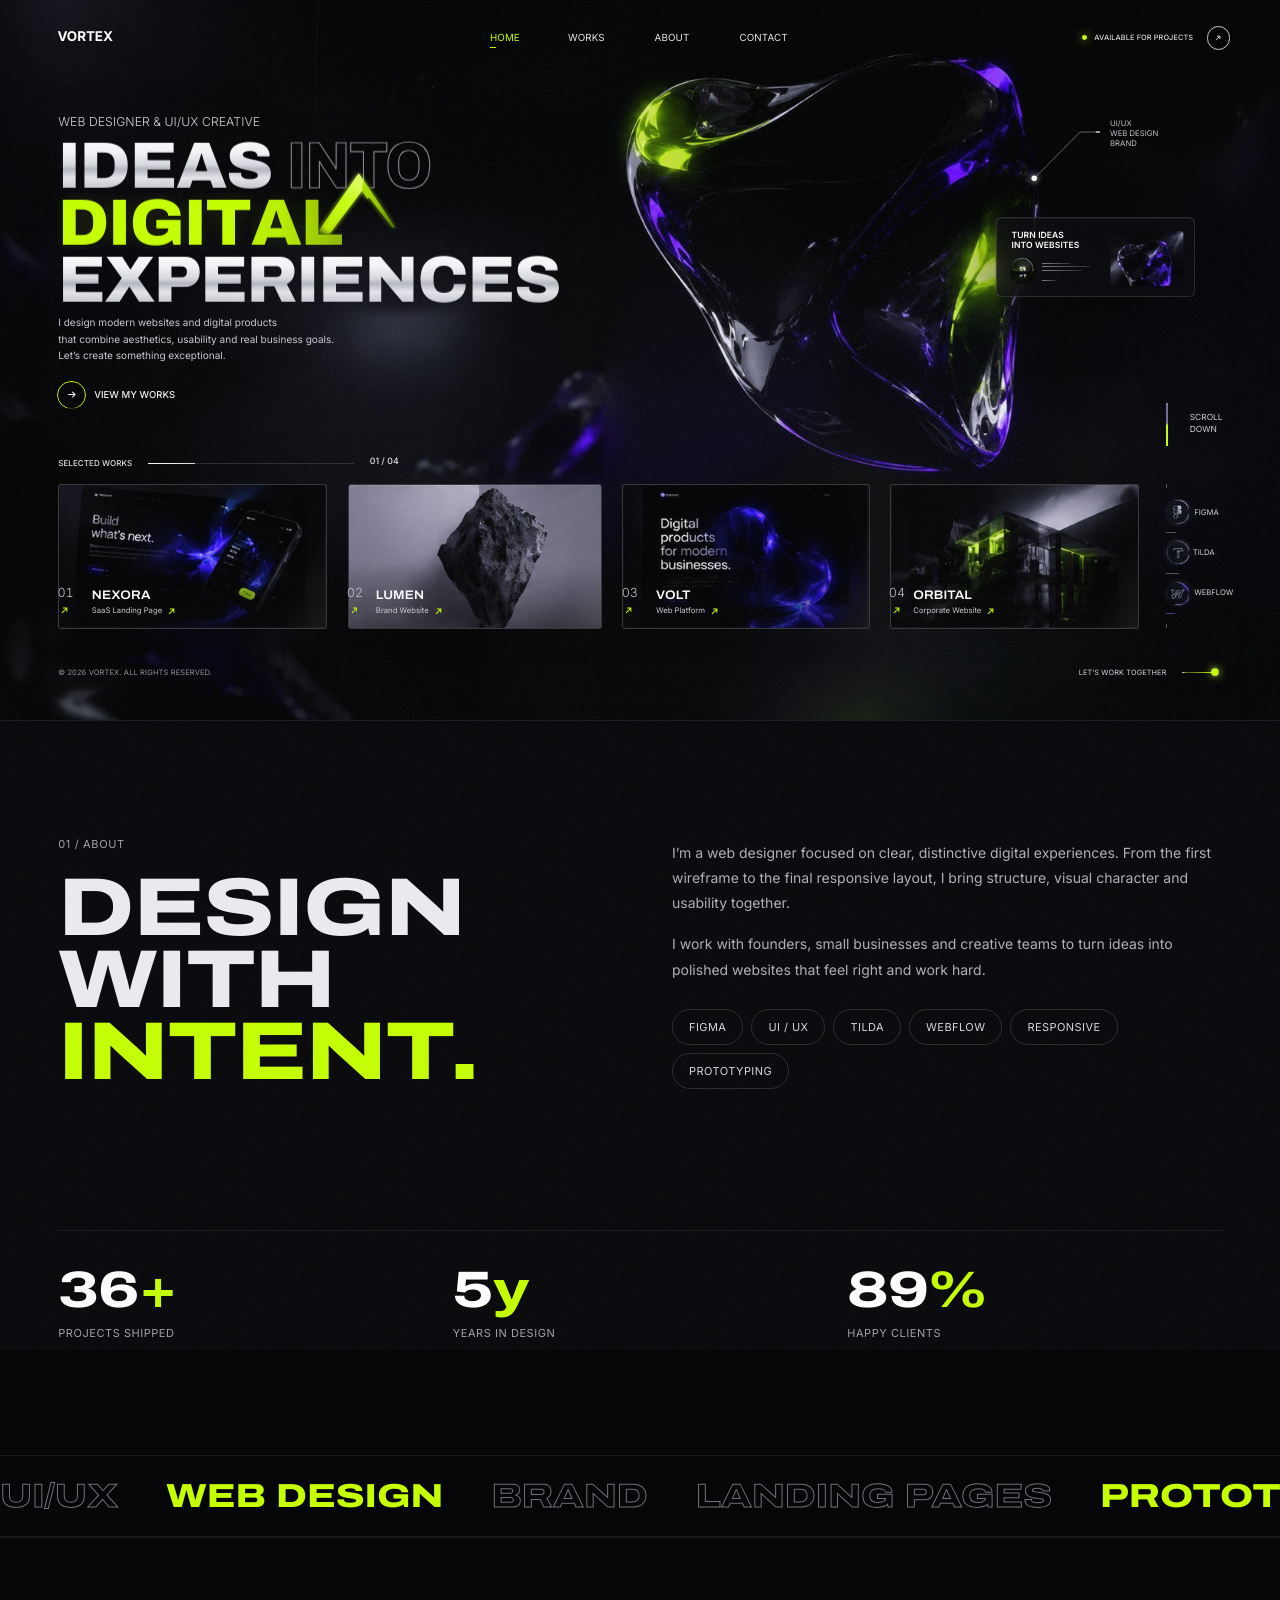
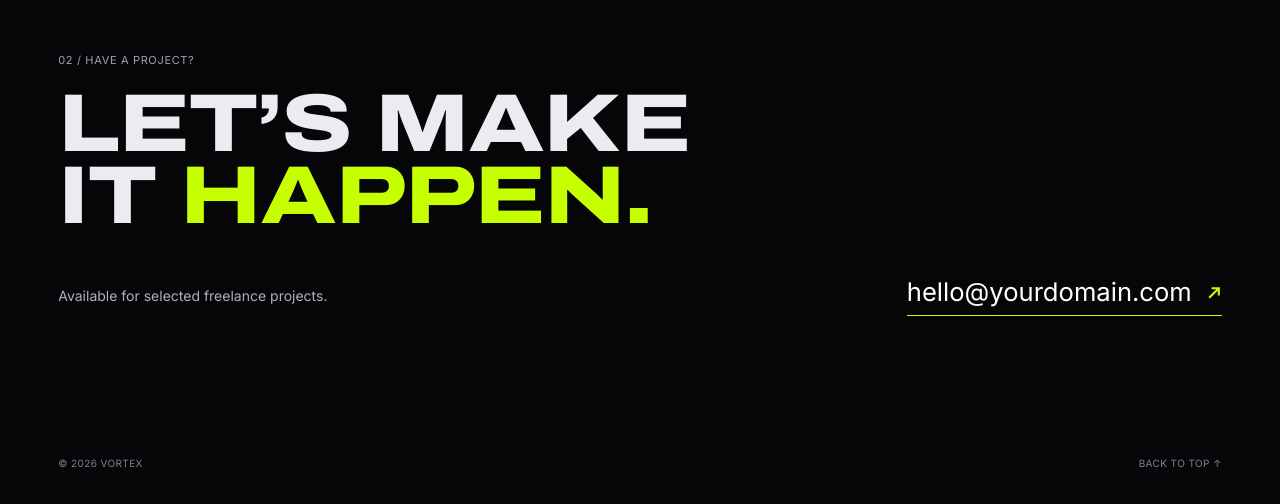
==== commit 7cd563b9: "Rename vortex_v3.html to index.html" ====
--- a/index.html
+++ b/index.html
@@ -1,354 +1,658 @@
 <!DOCTYPE html>
-<html lang="ru">
+<html lang="en">
 <head>
-  <meta charset="UTF-8">
-  <meta name="viewport" content="width=device-width, initial-scale=1.0">
-  <title>Наташа — глупая девочка</title>
-  <link rel="stylesheet" href="css/style.css">
+<meta charset="UTF-8" />
+<meta name="viewport" content="width=device-width, initial-scale=1.0" />
+<meta name="theme-color" content="#060609" />
+<title>VORTEX — Web Designer &amp; UI/UX Creative</title>
+<style>
+@font-face{font-family:"Archivo X";src:url([data-uri]) format("woff2");font-weight:100 900;font-stretch:62% 125%;font-display:swap}
+@font-face{font-family:"Inter V";src:url([data-uri]) format("woff2");font-weight:100 900;font-display:swap}
+
+:root{
+  --plate:url([data-uri]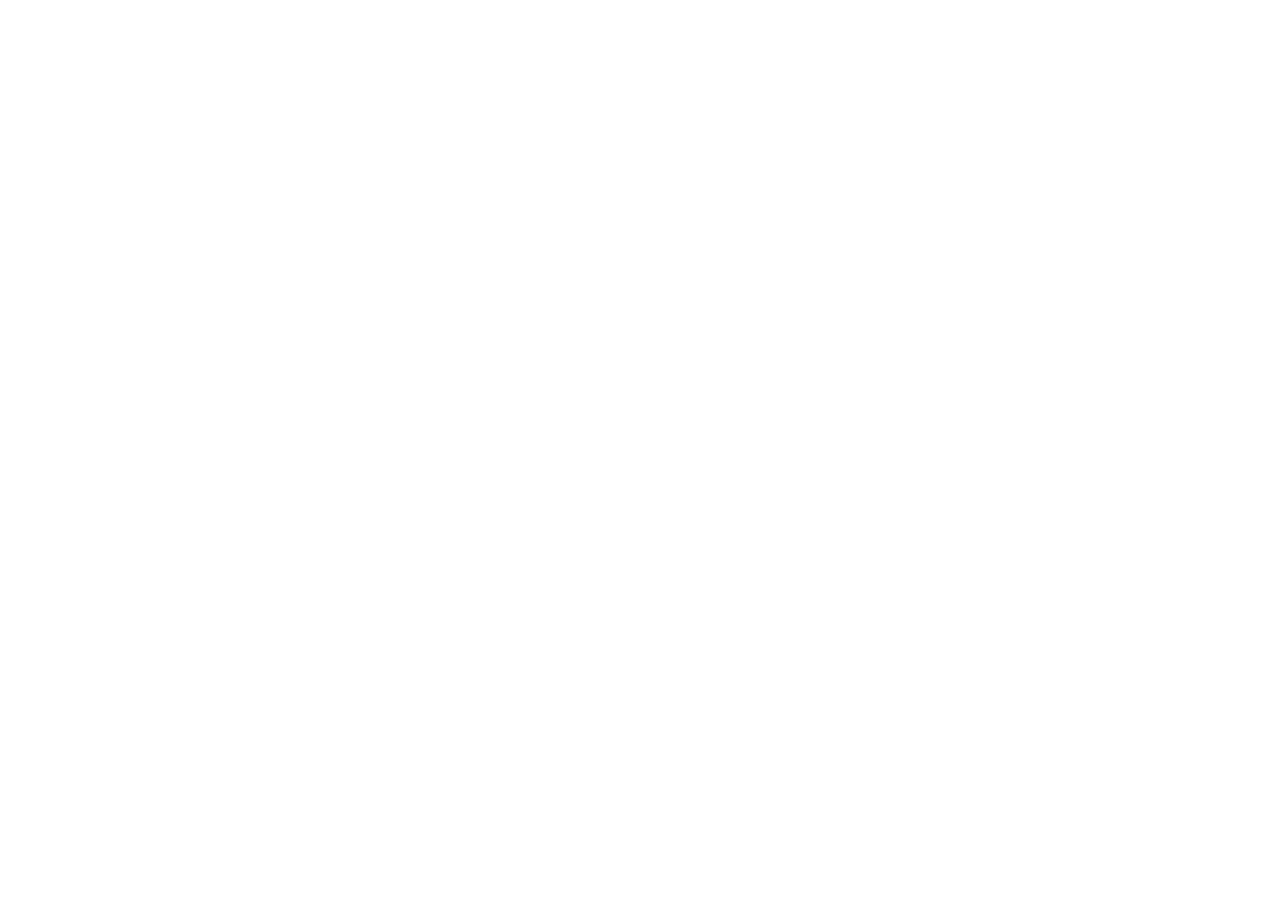
==== commit 4ea84251: "feat: release DISCIPLINE v1.0" ====
--- a/index.html
+++ b/index.html
@@ -1,658 +1,20 @@
-<!DOCTYPE html>
-<html lang="en">
-<head>
-<meta charset="UTF-8" />
-<meta name="viewport" content="width=device-width, initial-scale=1.0" />
-<meta name="theme-color" content="#060609" />
-<title>VORTEX — Web Designer &amp; UI/UX Creative</title>
-<style>
-@font-face{font-family:"Archivo X";src:url([data-uri]) format("woff2");font-weight:100 900;font-stretch:62% 125%;font-display:swap}
-@font-face{font-family:"Inter V";src:url([data-uri]) format("woff2");font-weight:100 900;font-display:swap}
-
-:root{
-  --plate:url([data-uri]